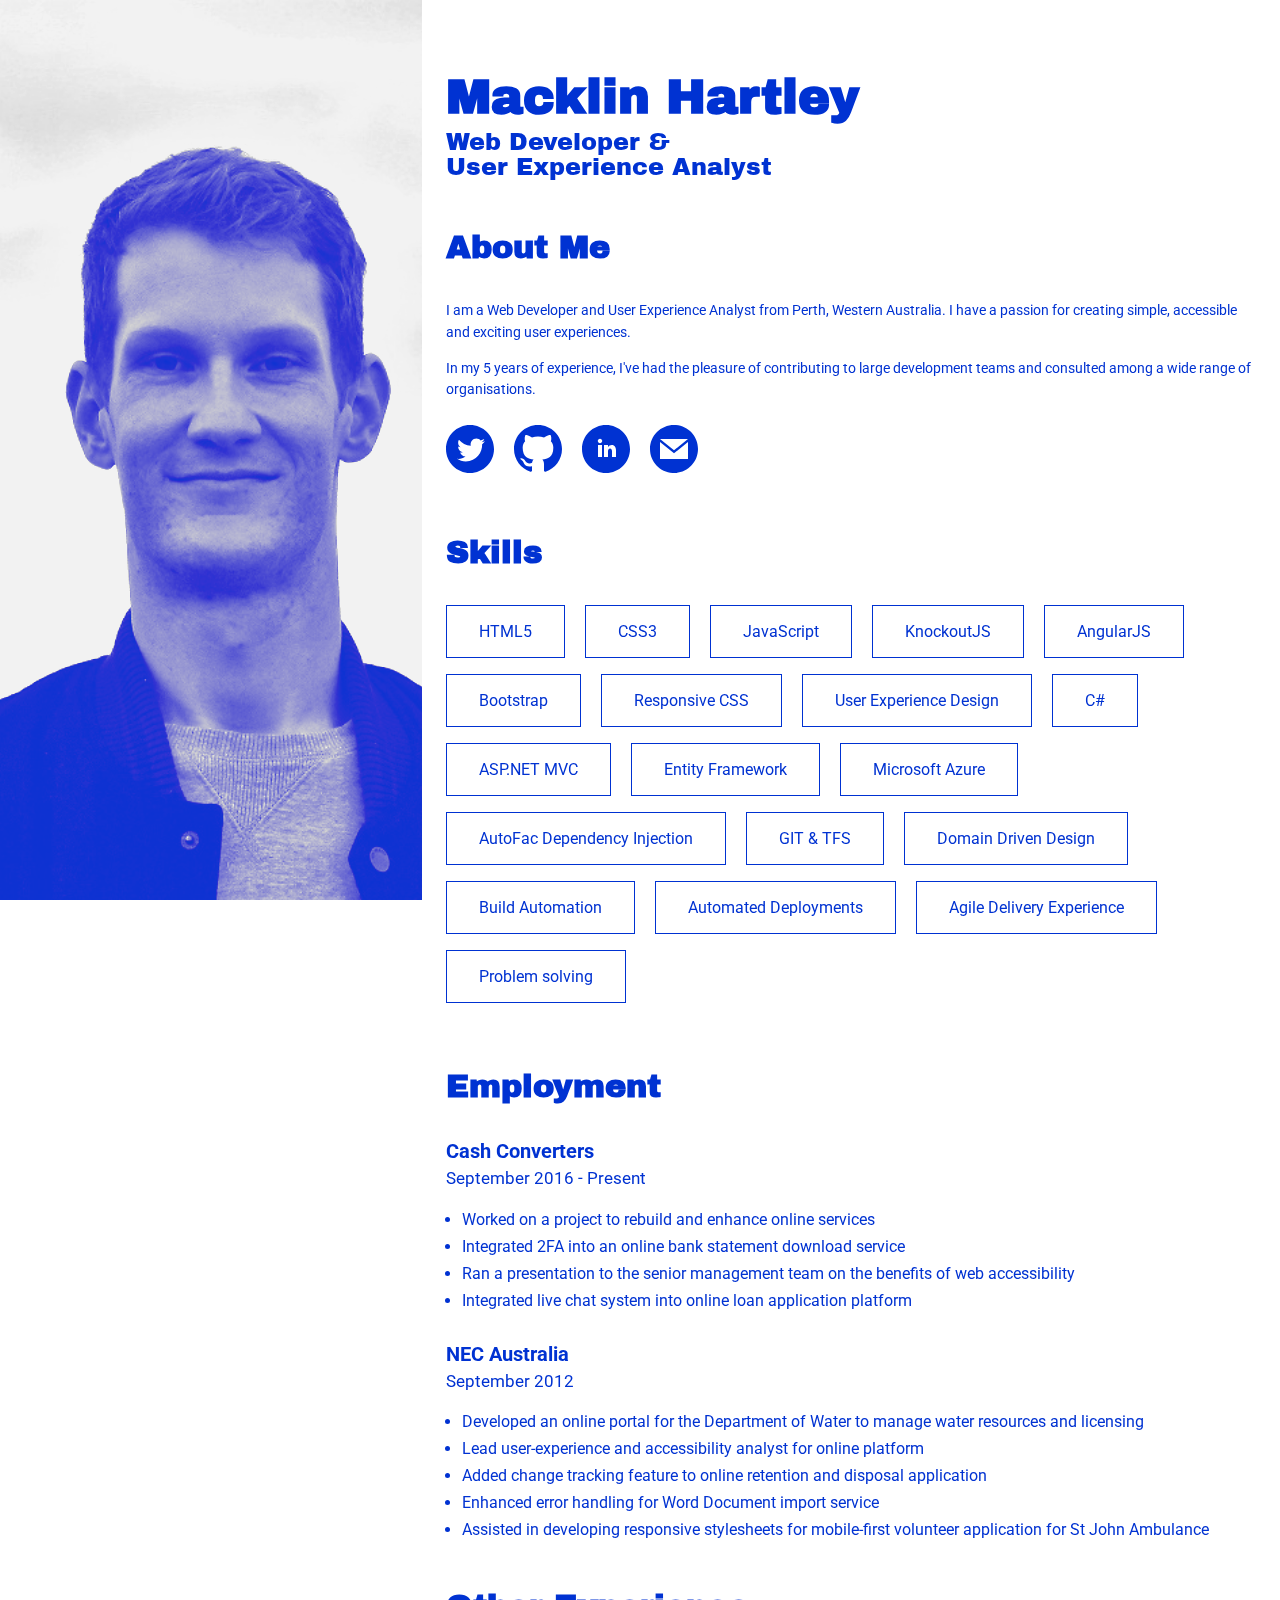
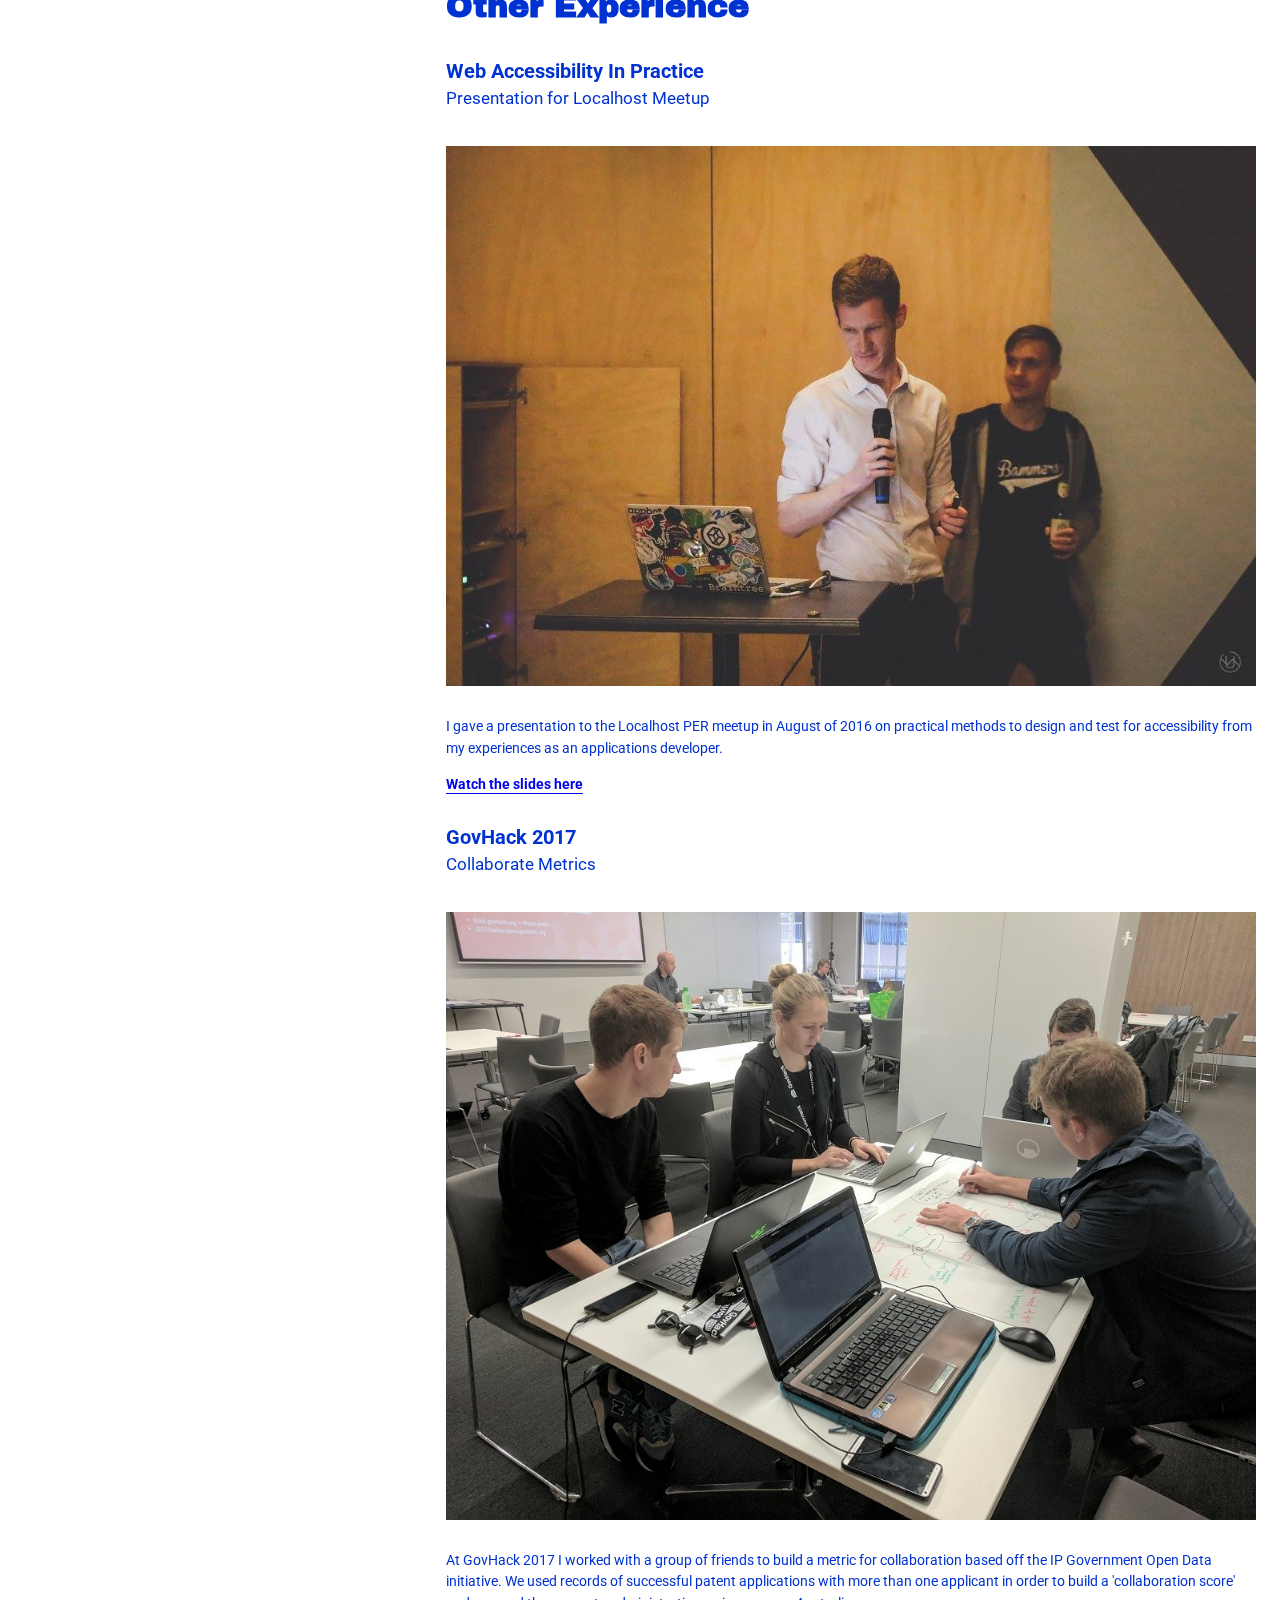
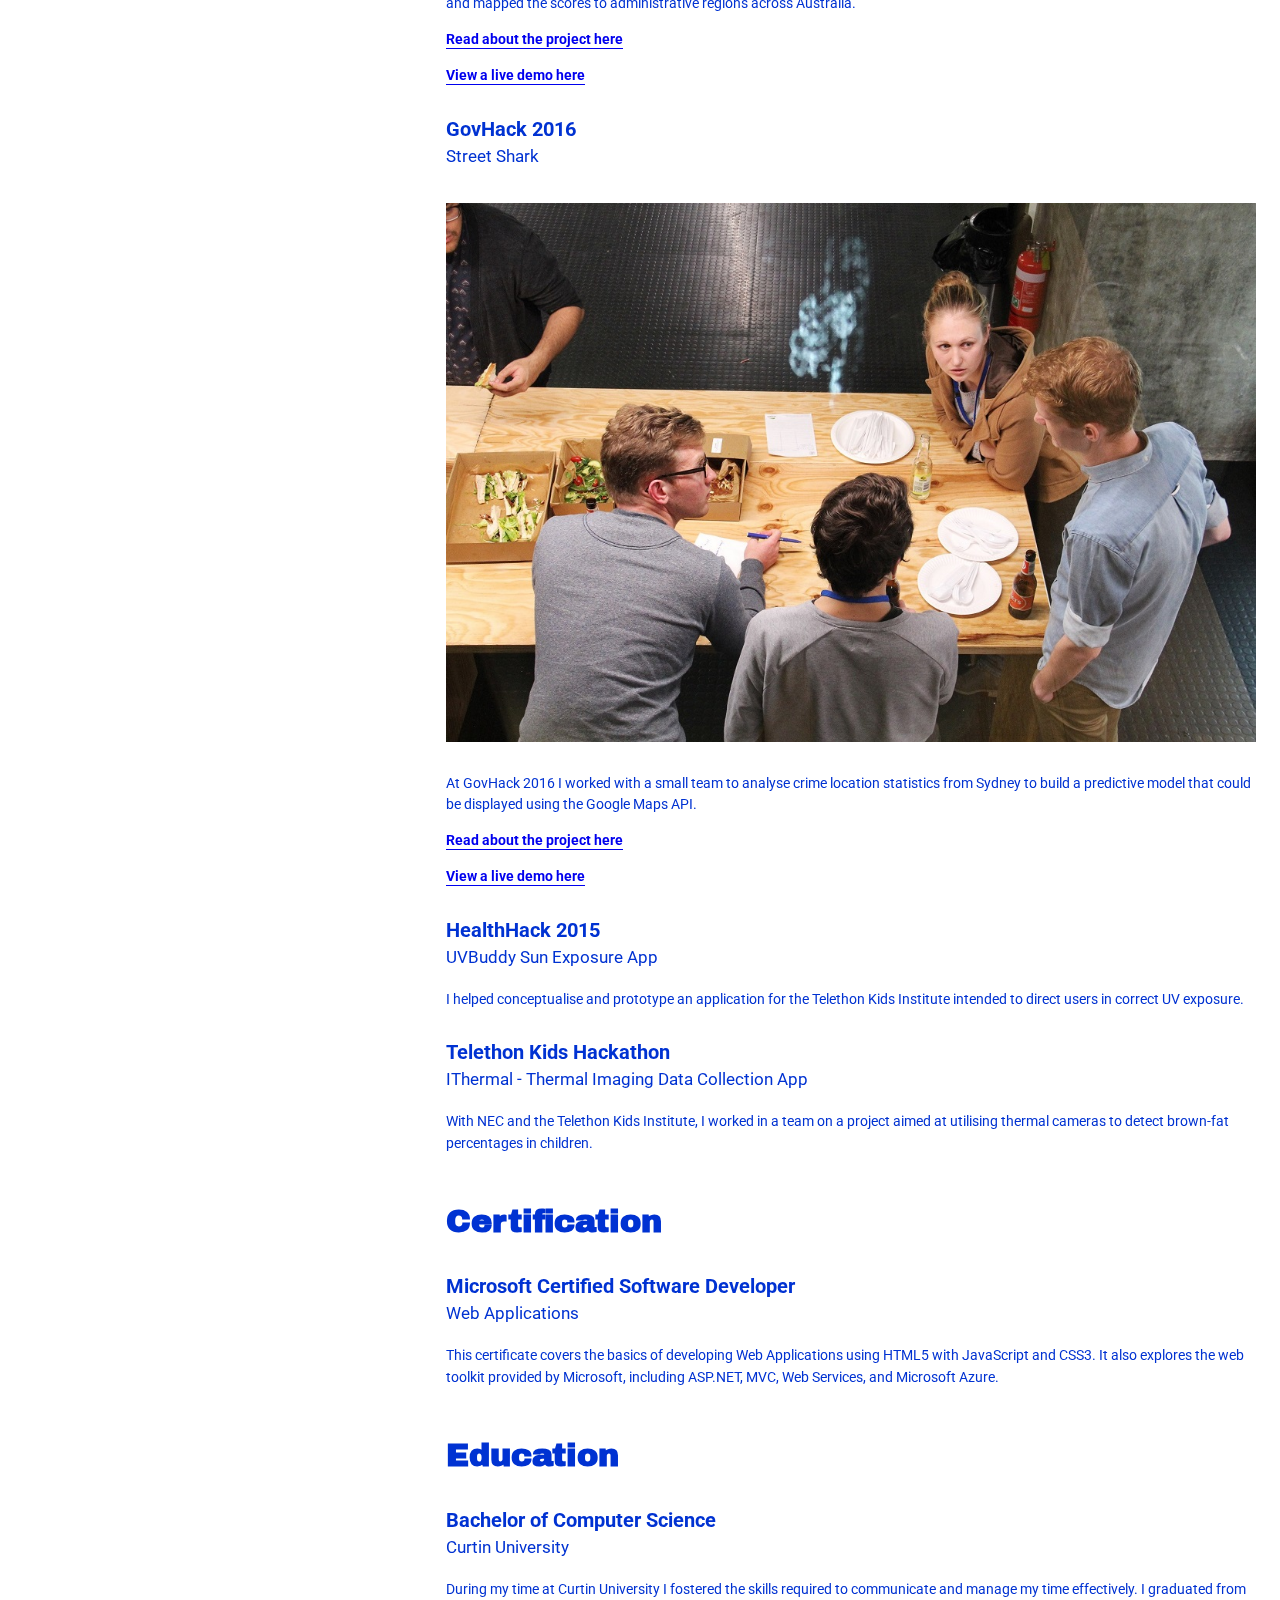
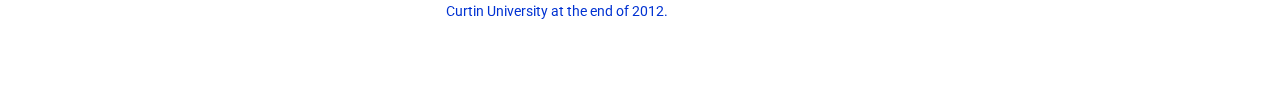
==== index.html @ 008bab3d "Scale better" ====
<!DOCTYPE html>
<html ng-app="macklinMeWebApp">

<head>
    <title>Macklin Hartley</title>
    <meta name="viewport" content="width=device-width">

    <!-- Fonts -->
    <link href="https://fonts.googleapis.com/css?family=Archivo+Black|Roboto:500+700" rel="stylesheet">

    <!-- Stylesheets -->
    <link rel="stylesheet" type="text/css" href="css/site.css" />
</head>

<body>
    <header>
        <div class="bio-img"></div>
        <div class="bio">            
        </div>
    </header>
    
    <article>
        <section>
            <h1>
                Macklin Hartley
                <small>Web Developer &amp;<br/>User Experience Analyst</small>
            </h1>
            <h2>About Me</h2>
            <p>I am a Web Developer and User Experience Analyst from Perth, Western Australia. I have a passion for creating
                simple, accessible and exciting user experiences.</p>
            <p>In my 5 years of experience, I've had the pleasure of contributing to large development teams and consulted among
                a wide range of organisations.</p>
                
            <ul class="social">
                <li>
                    <a href="https://twitter.com/macklin_hartley" target="_blank">
                        <svg fill="#0032d2" xmlns="http://www.w3.org/2000/svg" width="48" height="48" viewBox="0 0 24 24"><path d="M12 0c-6.627 0-12 5.373-12 12s5.373 12 12 12 12-5.373 12-12-5.373-12-12-12zm6.066 9.645c.183 4.04-2.83 8.544-8.164 8.544-1.622 0-3.131-.476-4.402-1.291 1.524.18 3.045-.244 4.252-1.189-1.256-.023-2.317-.854-2.684-1.995.451.086.895.061 1.298-.049-1.381-.278-2.335-1.522-2.304-2.853.388.215.83.344 1.301.359-1.279-.855-1.641-2.544-.889-3.835 1.416 1.738 3.533 2.881 5.92 3.001-.419-1.796.944-3.527 2.799-3.527.825 0 1.572.349 2.096.907.654-.128 1.27-.368 1.824-.697-.215.671-.67 1.233-1.263 1.589.581-.07 1.135-.224 1.649-.453-.384.578-.87 1.084-1.433 1.489z"/></svg>
                    </a>
                </li>
                <li>
                    <a href="https://github.com/Macca2805" target="_blank">
                        <svg fill="#0032d2" xmlns="http://www.w3.org/2000/svg" width="48" height="48" viewBox="0 0 24 24"><path d="M12 0c-6.626 0-12 5.373-12 12 0 5.302 3.438 9.8 8.207 11.387.599.111.793-.261.793-.577v-2.234c-3.338.726-4.033-1.416-4.033-1.416-.546-1.387-1.333-1.756-1.333-1.756-1.089-.745.083-.729.083-.729 1.205.084 1.839 1.237 1.839 1.237 1.07 1.834 2.807 1.304 3.492.997.107-.775.418-1.305.762-1.604-2.665-.305-5.467-1.334-5.467-5.931 0-1.311.469-2.381 1.236-3.221-.124-.303-.535-1.524.117-3.176 0 0 1.008-.322 3.301 1.23.957-.266 1.983-.399 3.003-.404 1.02.005 2.047.138 3.006.404 2.291-1.552 3.297-1.23 3.297-1.23.653 1.653.242 2.874.118 3.176.77.84 1.235 1.911 1.235 3.221 0 4.609-2.807 5.624-5.479 5.921.43.372.823 1.102.823 2.222v3.293c0 .319.192.694.801.576 4.765-1.589 8.199-6.086 8.199-11.386 0-6.627-5.373-12-12-12z"/></svg>
                    </a>
                </li>
                <li>
                    <a href="https://www.linkedin.com/in/macklin-hartley-56b11875" target="_blank">
                        <svg fill="#0032d2" xmlns="http://www.w3.org/2000/svg" width="48" height="48" viewBox="0 0 24 24"><path d="M12 0c-6.627 0-12 5.373-12 12s5.373 12 12 12 12-5.373 12-12-5.373-12-12-12zm-2 16h-2v-6h2v6zm-1-6.891c-.607 0-1.1-.496-1.1-1.109 0-.612.492-1.109 1.1-1.109s1.1.497 1.1 1.109c0 .613-.493 1.109-1.1 1.109zm8 6.891h-1.998v-2.861c0-1.881-2.002-1.722-2.002 0v2.861h-2v-6h2v1.093c.872-1.616 4-1.736 4 1.548v3.359z"/></svg>
                    </a>
                </li>
                <li>
                    <a href="mailto:mail@macklin.me">
                        <svg fill="#0032d2" xmlns="http://www.w3.org/2000/svg" width="48" height="48" viewBox="0 0 24 24"><path d="M12 .02c-6.627 0-12 5.373-12 12s5.373 12 12 12 12-5.373 12-12-5.373-12-12-12zm6.99 6.98l-6.99 5.666-6.991-5.666h13.981zm.01 10h-14v-8.505l7 5.673 7-5.672v8.504z"/></svg>
                    </a>
                </li>
            </ul>
        </section>
        
        <section>
            <h2>Skills</h2>
            <ul class="skills-list">
                <li>HTML5</li>
                <li>CSS3</li>
                <li>JavaScript</li>
                <li>KnockoutJS</li>
                <li>AngularJS</li>
                <li>Bootstrap</li>
                <li>Responsive CSS</li>
                <li>User Experience Design</li>
                <li>C#</li>
                <li>ASP.NET MVC</li>
                <li>Entity Framework</li>
                <li>Microsoft Azure</li>
                <li>AutoFac Dependency Injection</li>
                <li>GIT &amp; TFS</li>
                <li>Domain Driven Design</li>
                <li>Build Automation</li>
                <li>Automated Deployments</li>
                <li>Agile Delivery Experience</li>
                <li>Problem solving</li>
            </ul>
        </section>
        
        <section>
            <h2>Employment</h2>
            <h3>
                Cash Converters
                <small>September 2016 - Present</small>
            </h3>
            <ul>
                <li>Worked on a project to rebuild and enhance online services</li>
                <li>Integrated 2FA into an online bank statement download service</li>
                <li>Ran a presentation to the senior management team on the benefits of web accessibility</li>
                <li>Integrated live chat system into online loan application platform</li>
            </ul>
            <h3>
                NEC Australia
                <small>September 2012</small>
            </h3>
            <ul>
                <li>Developed an online portal for the Department of Water to manage water resources and licensing</li>
                <li>Lead user-experience and accessibility analyst for online platform</li>
                <li>Added change tracking feature to online retention and disposal application</li>
                <li>Enhanced error handling for Word Document import service</li>
                <li>Assisted in developing responsive stylesheets for mobile-first volunteer application for St John Ambulance</li>
            </ul>
        </section>

        <section>
            <h2>Other Experience</h2>
            <h3>
                Web Accessibility In Practice
                <small>Presentation for Localhost Meetup</small>
            </h3>
            <img class="responsive" src="img/localhost.jpg" />
            <p>I gave a presentation to the Localhost PER meetup in August of 2016 on practical methods to design and test for accessibility from my experiences as an applications developer.</p>
            <p><a href="https://docs.google.com/presentation/d/1hkwOsv_WBEgkPQ2vQia6sr013slhcL30ov9M7FjZ7G8/pub?start=false&loop=false&delayms=3000">Watch the slides here</a></p>
            <h3>
                GovHack 2017
                <small>Collaborate Metrics</small>
            </h3>
            <img class="responsive" src="img/govhack17.jpg" />
            <p>At GovHack 2017 I worked with a group of friends to build a metric for collaboration based off the IP Government Open Data initiative. We used records of successful patent applications with more than one applicant in order to build a 'collaboration score' and mapped the scores to administrative regions across Australia.</p>
            <p><a href="https://github.com/Macca2805/collaboration-metrics">Read about the project here</a></p>
            <p><a href="http://macklin.me/collaboration-metrics/">View a live demo here</a></p>            
            <h3>
                GovHack 2016
                <small>Street Shark</small>
            </h3>
            <img class="responsive" src="img/govhack16.jpg" />
            <p>At GovHack 2016 I worked with a small team to analyse crime location statistics from Sydney to build a predictive model that could be displayed using the Google Maps API.</p>
            <p><a href="https://github.com/Macca2805/street-shark">Read about the project here</a></p>
            <p><a href="http://macklin.me/street-shark/">View a live demo here</a></p>
            <h3>
                HealthHack 2015
                <small>UVBuddy Sun Exposure App</small>
            </h3>
            <p>I helped conceptualise and prototype an application for the Telethon Kids Institute intended to direct users in correct
                UV exposure.</p>
            <h3>
                Telethon Kids Hackathon
                <small>IThermal - Thermal Imaging Data Collection App</small>
            </h3>
            <p>With NEC and the Telethon Kids Institute, I worked in a team on a project aimed at utilising thermal cameras to detect
                brown-fat percentages in children.</p>
        </section>

        <section>
            <h2>Certification</h2>
            <h3>
                Microsoft Certified Software Developer
                <small>Web Applications</small>
            </h3>
            <p>This certificate covers the basics of developing Web Applications using HTML5 with JavaScript and CSS3. It also explores
                the web toolkit provided by Microsoft, including ASP.NET, MVC, Web Services, and Microsoft Azure.</p>
        </section>

        <section>
            <h2>Education</h2>
            <h3>
                Bachelor of Computer Science
                <small>Curtin University</small>
            </h3>
            <p>During my time at Curtin University I fostered the skills required to communicate and manage my time effectively.
                I graduated from Curtin University at the end of 2012.</p>
        </section>

    </article>
</body>

</html>
---- css/site.css ----
/* Colors */
/* Fonts */
/* Layout */
body {
  color: #0032d2;
  font-size: 135%;
  overflow-y: scroll;
  background: #fff;
  font-family: "Roboto", monospace;
  margin: 0;
  padding: 0;
  width: 100%;
  height: 100%;
  min-height: 100%; }

header {
  color: #fff;
  background: #0032d2;
  position: fixed;
  top: 0;
  left: 0;
  height: 100%;
  width: 33%; }
  header .bio-img {
    position: absolute;
    height: 100%;
    width: 100%;
    background-image: url("../img/bio.jpg");
    background-position: bottom center;
    background-repeat: no-repeat;
    background-size: cover;
    background-color: #0032d2;
    mix-blend-mode: lighten;
    filter: brightness(140%) contrast(90%) saturate(150%) grayscale(1); }
  header .bio {
    width: 100%; }
    header .bio h1 {
      padding: 0 1em;
      text-align: right; }

article {
  position: absolute;
  top: 0;
  left: 33%;
  width: 67%; }

section {
  padding: 0 1.5em; }

article > section:last-child {
  padding-bottom: 4em; }

/* Headings */
h1,
h2,
h3,
h4 {
  font-family: "Archivo Black", sans-serif;
  font-weight: 900;
  margin: 1.5em 0 1em 0; }

h1,
h2 {
  letter-spacing: 0em; }

h3,
h4 {
  font-family: "Roboto", monospace;
  font-weight: 700; }

h1 {
  font-size: 3em;
  line-height: 1.05; }
  h1 small {
    font-size: 0.5em; }

h2 {
  font-size: 2em;
  line-height: 1.25; }

h3 {
  font-size: 1.25em;
  line-height: 1.25; }

h4 {
  font-size: 1.1em;
  line-height: 1.22222222; }

small {
  margin: 0.3em 0;
  display: block;
  font-weight: 400; }

ul {
  padding-left: 1em;
  margin: 1em 0 2em 0; }

li {
  margin: 0.5em 0; }

/* Text */
p {
  font-size: 0.9em;
  margin: 1em 0;
  line-height: 1.5em; }

img.responsive {
  display: block;
  margin: 0;
  padding: 1em 0;
  width: 100%; }

a,
a:hover,
a:focus {
  font-weight: bold;
  text-decoration: none;
  border-bottom: 1px solid; }

ul.social {
  padding: 0;
  list-style: none; }
  ul.social li {
    display: inline-block;
    padding: 0 1em 0 0; }
    ul.social li a,
    ul.social li a:hover,
    ul.social li a:focus {
      border: none; }
    ul.social li img {
      height: 3em;
      width: 3em; }

/* Skills */
ul.skills-list {
  list-style: none;
  margin: 0;
  padding: 0; }

ul.skills-list > li {
  display: inline-block;
  margin: 0 1em 1em 0;
  padding: 1em 2em;
  border: 1px solid #0032d2; }

@media screen and (max-width: 1300px) {
  body {
    font-size: 100%; } }

@media screen and (max-width: 767px) {
  header {
    position: relative;
    height: 21em;
    width: 100%; }
    header .bio-img {
      background-position: top center; }
    header .bio h1 {
      margin: 0;
      padding: 1em;
      text-align: left; }
  article {
    position: relative;
    left: 0;
    width: 100%; }
  ul.skills-list > li {
    display: inline-block;
    margin: 0 0.5em 0.5em 0;
    padding: 0.5em 1em;
    border: 1px solid #0032d2; } }
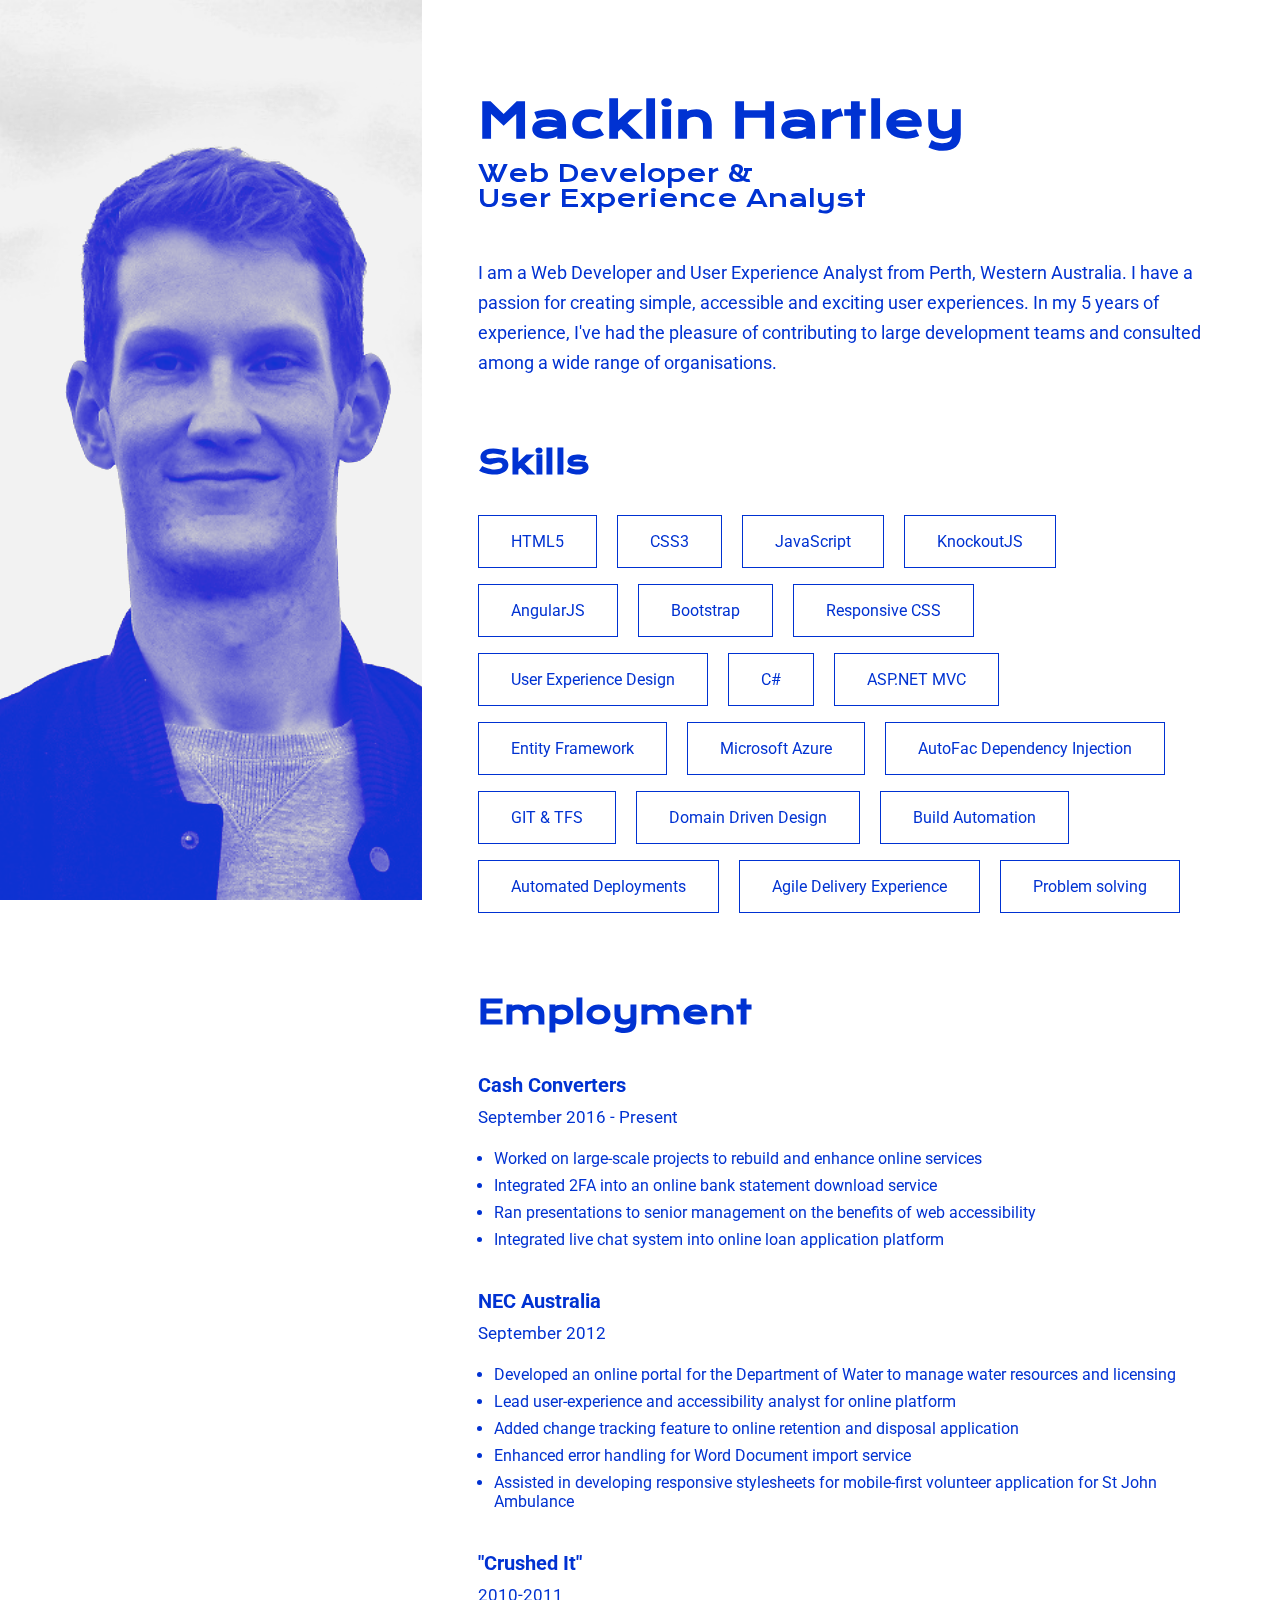
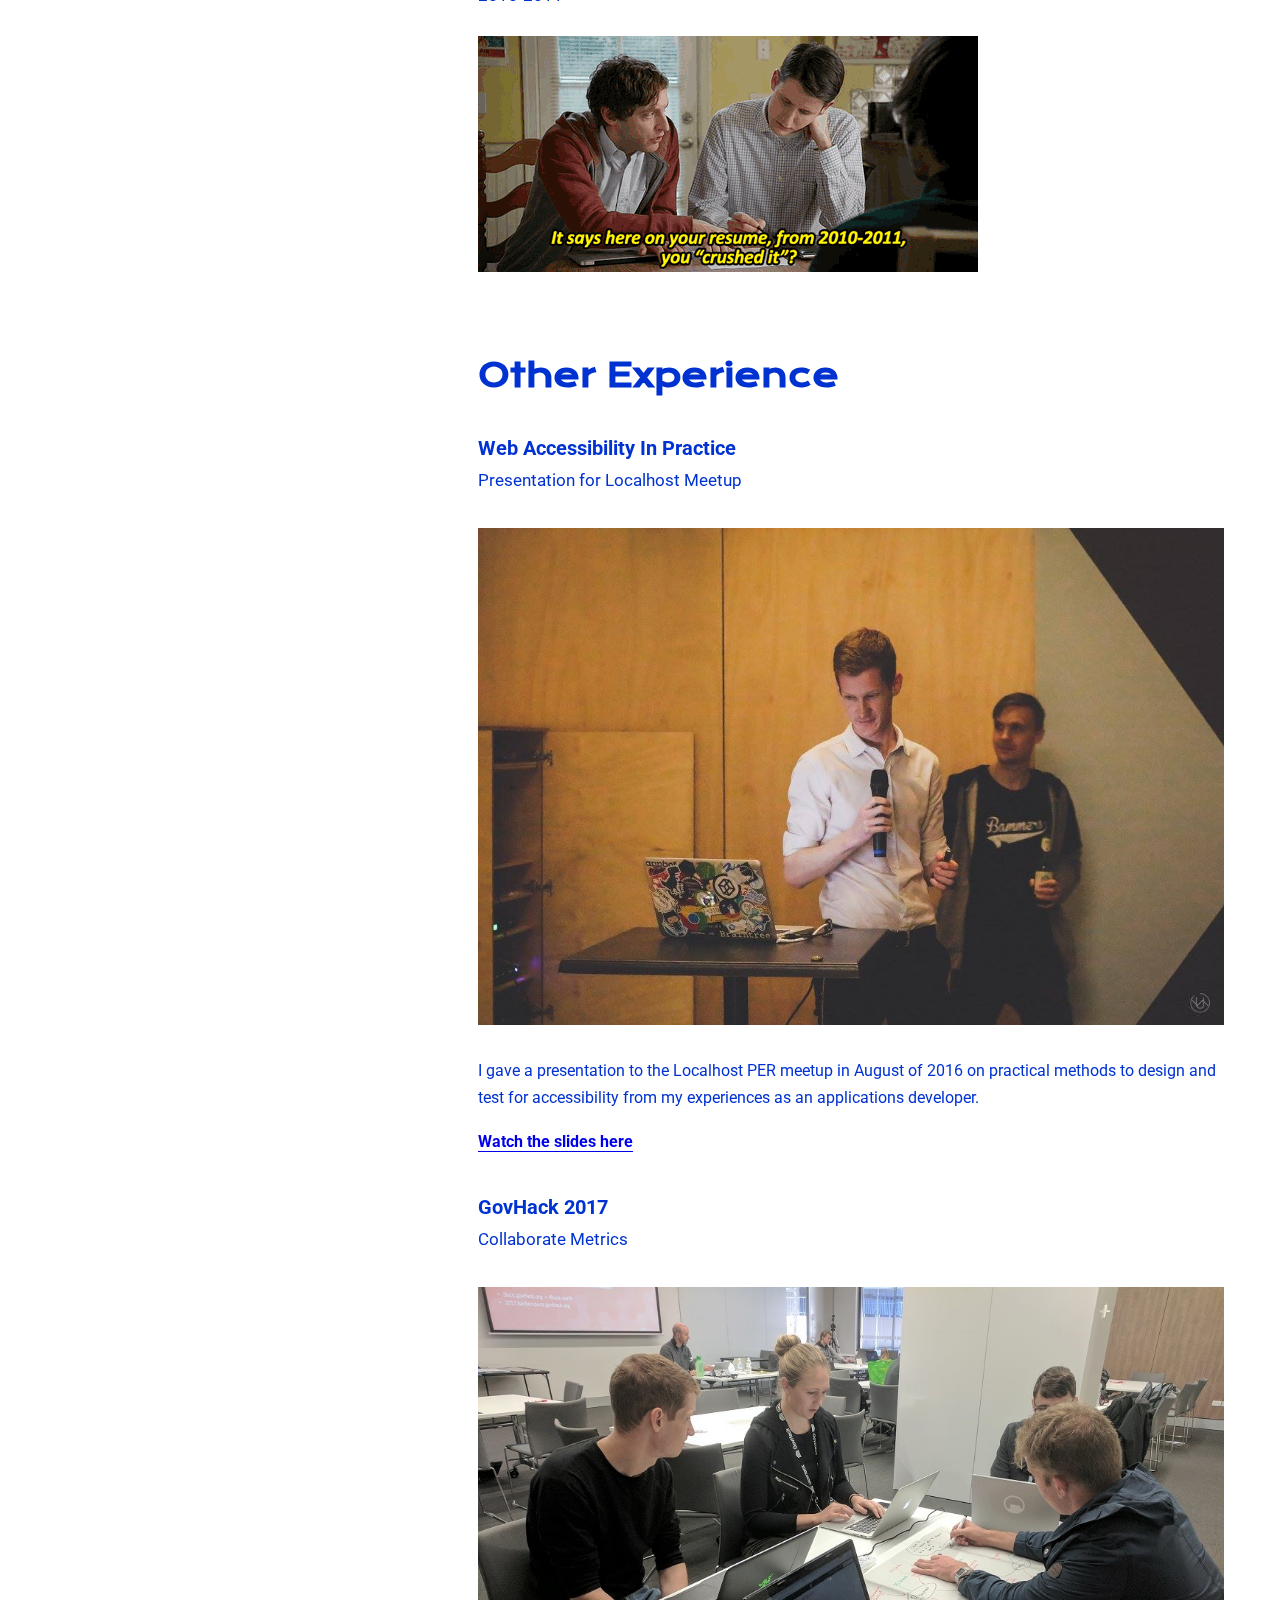
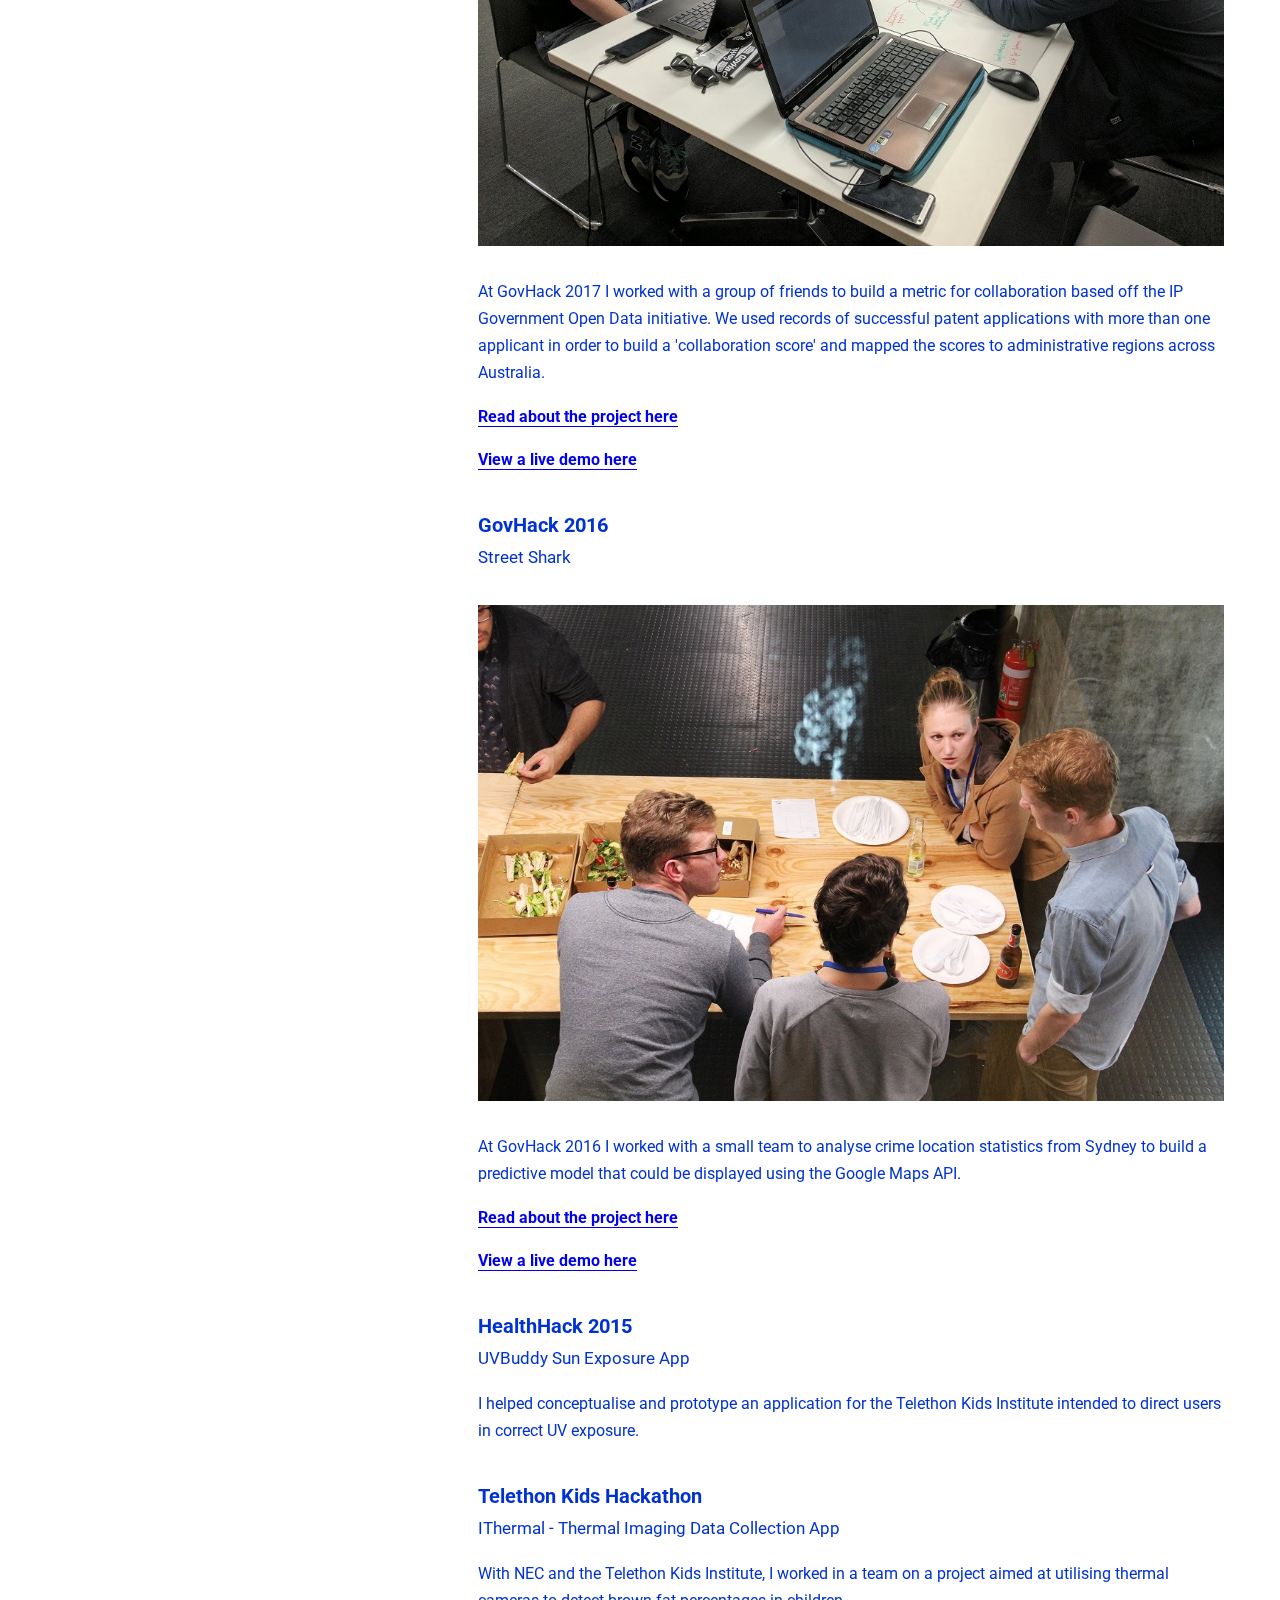
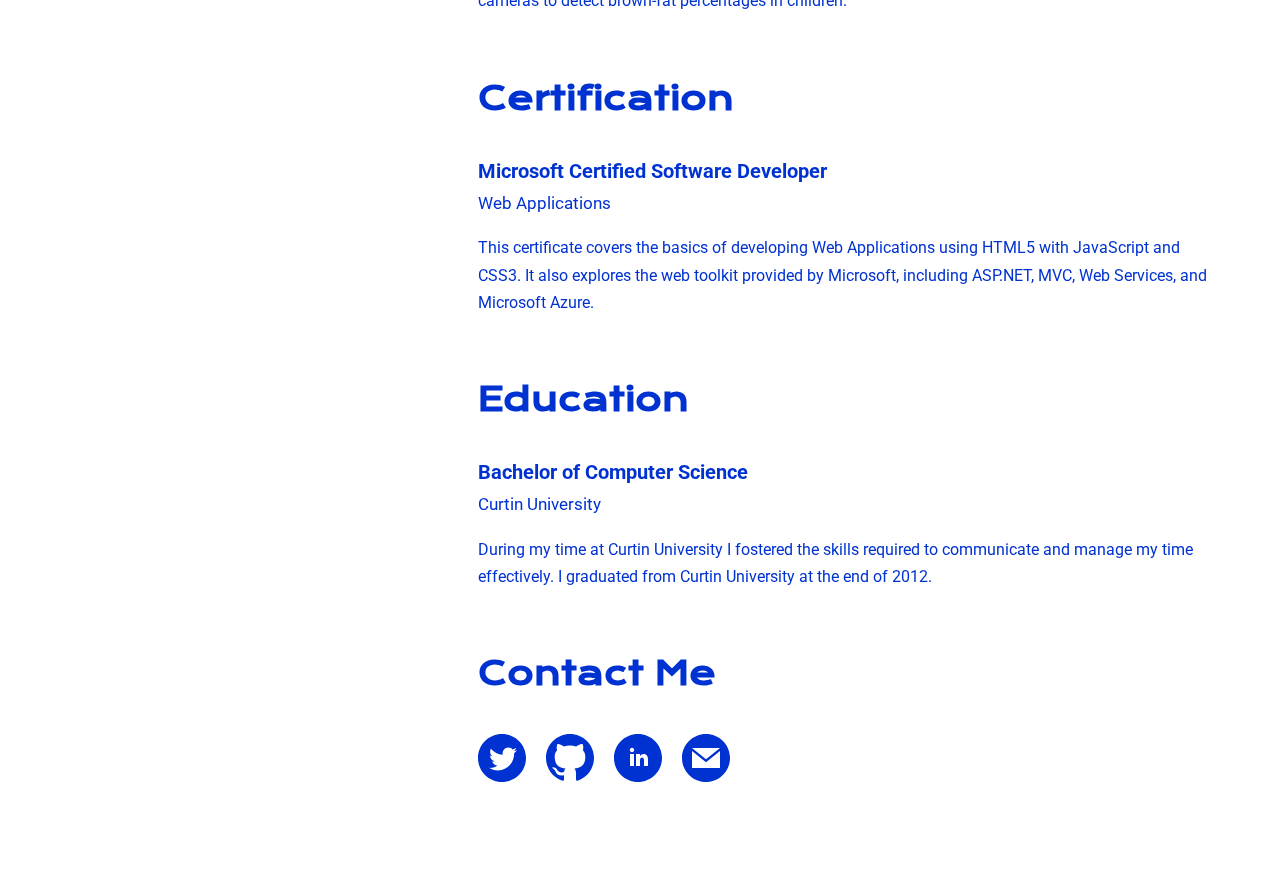
==== commit 50919d07: "Update" ====
--- a/index.html
+++ b/index.html
@@ -6,7 +6,7 @@
     <meta name="viewport" content="width=device-width">
 
     <!-- Fonts -->
-    <link href="https://fonts.googleapis.com/css?family=Archivo+Black|Roboto:500+700" rel="stylesheet">
+    <link href="https://fonts.googleapis.com/css?family=Krona+One|Roboto:500+700" rel="stylesheet">
 
     <!-- Stylesheets -->
     <link rel="stylesheet" type="text/css" href="css/site.css" />
@@ -25,34 +25,9 @@
                 Macklin Hartley
                 <small>Web Developer &amp;<br/>User Experience Analyst</small>
             </h1>
-            <h2>About Me</h2>
-            <p>I am a Web Developer and User Experience Analyst from Perth, Western Australia. I have a passion for creating
-                simple, accessible and exciting user experiences.</p>
-            <p>In my 5 years of experience, I've had the pleasure of contributing to large development teams and consulted among
+            <p class="lead">I am a Web Developer and User Experience Analyst from Perth, Western Australia. I have a passion for creating
+                simple, accessible and exciting user experiences. In my 5 years of experience, I've had the pleasure of contributing to large development teams and consulted among
                 a wide range of organisations.</p>
-                
-            <ul class="social">
-                <li>
-                    <a href="https://twitter.com/macklin_hartley" target="_blank">
-                        <svg fill="#0032d2" xmlns="http://www.w3.org/2000/svg" width="48" height="48" viewBox="0 0 24 24"><path d="M12 0c-6.627 0-12 5.373-12 12s5.373 12 12 12 12-5.373 12-12-5.373-12-12-12zm6.066 9.645c.183 4.04-2.83 8.544-8.164 8.544-1.622 0-3.131-.476-4.402-1.291 1.524.18 3.045-.244 4.252-1.189-1.256-.023-2.317-.854-2.684-1.995.451.086.895.061 1.298-.049-1.381-.278-2.335-1.522-2.304-2.853.388.215.83.344 1.301.359-1.279-.855-1.641-2.544-.889-3.835 1.416 1.738 3.533 2.881 5.92 3.001-.419-1.796.944-3.527 2.799-3.527.825 0 1.572.349 2.096.907.654-.128 1.27-.368 1.824-.697-.215.671-.67 1.233-1.263 1.589.581-.07 1.135-.224 1.649-.453-.384.578-.87 1.084-1.433 1.489z"/></svg>
-                    </a>
-                </li>
-                <li>
-                    <a href="https://github.com/Macca2805" target="_blank">
-                        <svg fill="#0032d2" xmlns="http://www.w3.org/2000/svg" width="48" height="48" viewBox="0 0 24 24"><path d="M12 0c-6.626 0-12 5.373-12 12 0 5.302 3.438 9.8 8.207 11.387.599.111.793-.261.793-.577v-2.234c-3.338.726-4.033-1.416-4.033-1.416-.546-1.387-1.333-1.756-1.333-1.756-1.089-.745.083-.729.083-.729 1.205.084 1.839 1.237 1.839 1.237 1.07 1.834 2.807 1.304 3.492.997.107-.775.418-1.305.762-1.604-2.665-.305-5.467-1.334-5.467-5.931 0-1.311.469-2.381 1.236-3.221-.124-.303-.535-1.524.117-3.176 0 0 1.008-.322 3.301 1.23.957-.266 1.983-.399 3.003-.404 1.02.005 2.047.138 3.006.404 2.291-1.552 3.297-1.23 3.297-1.23.653 1.653.242 2.874.118 3.176.77.84 1.235 1.911 1.235 3.221 0 4.609-2.807 5.624-5.479 5.921.43.372.823 1.102.823 2.222v3.293c0 .319.192.694.801.576 4.765-1.589 8.199-6.086 8.199-11.386 0-6.627-5.373-12-12-12z"/></svg>
-                    </a>
-                </li>
-                <li>
-                    <a href="https://www.linkedin.com/in/macklin-hartley-56b11875" target="_blank">
-                        <svg fill="#0032d2" xmlns="http://www.w3.org/2000/svg" width="48" height="48" viewBox="0 0 24 24"><path d="M12 0c-6.627 0-12 5.373-12 12s5.373 12 12 12 12-5.373 12-12-5.373-12-12-12zm-2 16h-2v-6h2v6zm-1-6.891c-.607 0-1.1-.496-1.1-1.109 0-.612.492-1.109 1.1-1.109s1.1.497 1.1 1.109c0 .613-.493 1.109-1.1 1.109zm8 6.891h-1.998v-2.861c0-1.881-2.002-1.722-2.002 0v2.861h-2v-6h2v1.093c.872-1.616 4-1.736 4 1.548v3.359z"/></svg>
-                    </a>
-                </li>
-                <li>
-                    <a href="mailto:mail@macklin.me">
-                        <svg fill="#0032d2" xmlns="http://www.w3.org/2000/svg" width="48" height="48" viewBox="0 0 24 24"><path d="M12 .02c-6.627 0-12 5.373-12 12s5.373 12 12 12 12-5.373 12-12-5.373-12-12-12zm6.99 6.98l-6.99 5.666-6.991-5.666h13.981zm.01 10h-14v-8.505l7 5.673 7-5.672v8.504z"/></svg>
-                    </a>
-                </li>
-            </ul>
         </section>
         
         <section>
@@ -87,9 +62,9 @@
                 <small>September 2016 - Present</small>
             </h3>
             <ul>
-                <li>Worked on a project to rebuild and enhance online services</li>
+                <li>Worked on large-scale projects to rebuild and enhance online services</li>
                 <li>Integrated 2FA into an online bank statement download service</li>
-                <li>Ran a presentation to the senior management team on the benefits of web accessibility</li>
+                <li>Ran presentations to senior management on the benefits of web accessibility</li>
                 <li>Integrated live chat system into online loan application platform</li>
             </ul>
             <h3>
@@ -103,6 +78,11 @@
                 <li>Enhanced error handling for Word Document import service</li>
                 <li>Assisted in developing responsive stylesheets for mobile-first volunteer application for St John Ambulance</li>
             </ul>
+            <h3>
+                "Crushed It"
+                <small>2010-2011</small>
+                <img class="responsive" src="/img/crushedit.gif" />
+            </h3>
         </section>
 
         <section>
@@ -164,6 +144,33 @@
                 I graduated from Curtin University at the end of 2012.</p>
         </section>
 
+        <section>
+            <h2>Contact Me</h2>
+                
+            <ul class="social">
+                <li>
+                    <a href="https://twitter.com/macklin_hartley" target="_blank">
+                        <svg fill="#0032d2" xmlns="http://www.w3.org/2000/svg" width="48" height="48" viewBox="0 0 24 24"><path d="M12 0c-6.627 0-12 5.373-12 12s5.373 12 12 12 12-5.373 12-12-5.373-12-12-12zm6.066 9.645c.183 4.04-2.83 8.544-8.164 8.544-1.622 0-3.131-.476-4.402-1.291 1.524.18 3.045-.244 4.252-1.189-1.256-.023-2.317-.854-2.684-1.995.451.086.895.061 1.298-.049-1.381-.278-2.335-1.522-2.304-2.853.388.215.83.344 1.301.359-1.279-.855-1.641-2.544-.889-3.835 1.416 1.738 3.533 2.881 5.92 3.001-.419-1.796.944-3.527 2.799-3.527.825 0 1.572.349 2.096.907.654-.128 1.27-.368 1.824-.697-.215.671-.67 1.233-1.263 1.589.581-.07 1.135-.224 1.649-.453-.384.578-.87 1.084-1.433 1.489z"/></svg>
+                    </a>
+                </li>
+                <li>
+                    <a href="https://github.com/Macca2805" target="_blank">
+                        <svg fill="#0032d2" xmlns="http://www.w3.org/2000/svg" width="48" height="48" viewBox="0 0 24 24"><path d="M12 0c-6.626 0-12 5.373-12 12 0 5.302 3.438 9.8 8.207 11.387.599.111.793-.261.793-.577v-2.234c-3.338.726-4.033-1.416-4.033-1.416-.546-1.387-1.333-1.756-1.333-1.756-1.089-.745.083-.729.083-.729 1.205.084 1.839 1.237 1.839 1.237 1.07 1.834 2.807 1.304 3.492.997.107-.775.418-1.305.762-1.604-2.665-.305-5.467-1.334-5.467-5.931 0-1.311.469-2.381 1.236-3.221-.124-.303-.535-1.524.117-3.176 0 0 1.008-.322 3.301 1.23.957-.266 1.983-.399 3.003-.404 1.02.005 2.047.138 3.006.404 2.291-1.552 3.297-1.23 3.297-1.23.653 1.653.242 2.874.118 3.176.77.84 1.235 1.911 1.235 3.221 0 4.609-2.807 5.624-5.479 5.921.43.372.823 1.102.823 2.222v3.293c0 .319.192.694.801.576 4.765-1.589 8.199-6.086 8.199-11.386 0-6.627-5.373-12-12-12z"/></svg>
+                    </a>
+                </li>
+                <li>
+                    <a href="https://www.linkedin.com/in/macklin-hartley-56b11875" target="_blank">
+                        <svg fill="#0032d2" xmlns="http://www.w3.org/2000/svg" width="48" height="48" viewBox="0 0 24 24"><path d="M12 0c-6.627 0-12 5.373-12 12s5.373 12 12 12 12-5.373 12-12-5.373-12-12-12zm-2 16h-2v-6h2v6zm-1-6.891c-.607 0-1.1-.496-1.1-1.109 0-.612.492-1.109 1.1-1.109s1.1.497 1.1 1.109c0 .613-.493 1.109-1.1 1.109zm8 6.891h-1.998v-2.861c0-1.881-2.002-1.722-2.002 0v2.861h-2v-6h2v1.093c.872-1.616 4-1.736 4 1.548v3.359z"/></svg>
+                    </a>
+                </li>
+                <li>
+                    <a href="mailto:mail@macklin.me">
+                        <svg fill="#0032d2" xmlns="http://www.w3.org/2000/svg" width="48" height="48" viewBox="0 0 24 24"><path d="M12 .02c-6.627 0-12 5.373-12 12s5.373 12 12 12 12-5.373 12-12-5.373-12-12-12zm6.99 6.98l-6.99 5.666-6.991-5.666h13.981zm.01 10h-14v-8.505l7 5.673 7-5.672v8.504z"/></svg>
+                    </a>
+                </li>
+            </ul>
+        </section>
+
     </article>
 </body>
 
--- a/css/site.css
+++ b/css/site.css
@@ -6,7 +6,7 @@
   font-size: 135%;
   overflow-y: scroll;
   background: #fff;
-  font-family: "Roboto", monospace;
+  font-family: "Roboto", sans-serif;
   margin: 0;
   padding: 0;
   width: 100%;
@@ -45,7 +45,7 @@
   width: 67%; }
 
 section {
-  padding: 0 1.5em; }
+  padding: 0 3.5em; }
 
 article > section:last-child {
   padding-bottom: 4em; }
@@ -55,18 +55,14 @@
 h2,
 h3,
 h4 {
-  font-family: "Archivo Black", sans-serif;
-  font-weight: 900;
-  margin: 1.5em 0 1em 0; }
-
-h1,
-h2 {
-  letter-spacing: 0em; }
+  font-family: "Krona One", sans-serif;
+  font-weight: bold;
+  margin: 2em 0 1em 0; }
 
 h3,
 h4 {
-  font-family: "Roboto", monospace;
-  font-weight: 700; }
+  font-family: "Roboto", sans-serif;
+  font-weight: bold; }
 
 h1 {
   font-size: 3em;
@@ -87,7 +83,7 @@
   line-height: 1.22222222; }
 
 small {
-  margin: 0.3em 0;
+  margin: 0.6em 0;
   display: block;
   font-weight: 400; }
 
@@ -100,15 +96,19 @@
 
 /* Text */
 p {
-  font-size: 0.9em;
+  font-size: 1em;
   margin: 1em 0;
-  line-height: 1.5em; }
+  line-height: 1.7em; }
+
+p.lead {
+  font-size: 1.1em; }
 
 img.responsive {
   display: block;
   margin: 0;
   padding: 1em 0;
-  width: 100%; }
+  width: auto;
+  max-width: 100%; }
 
 a,
 a:hover,
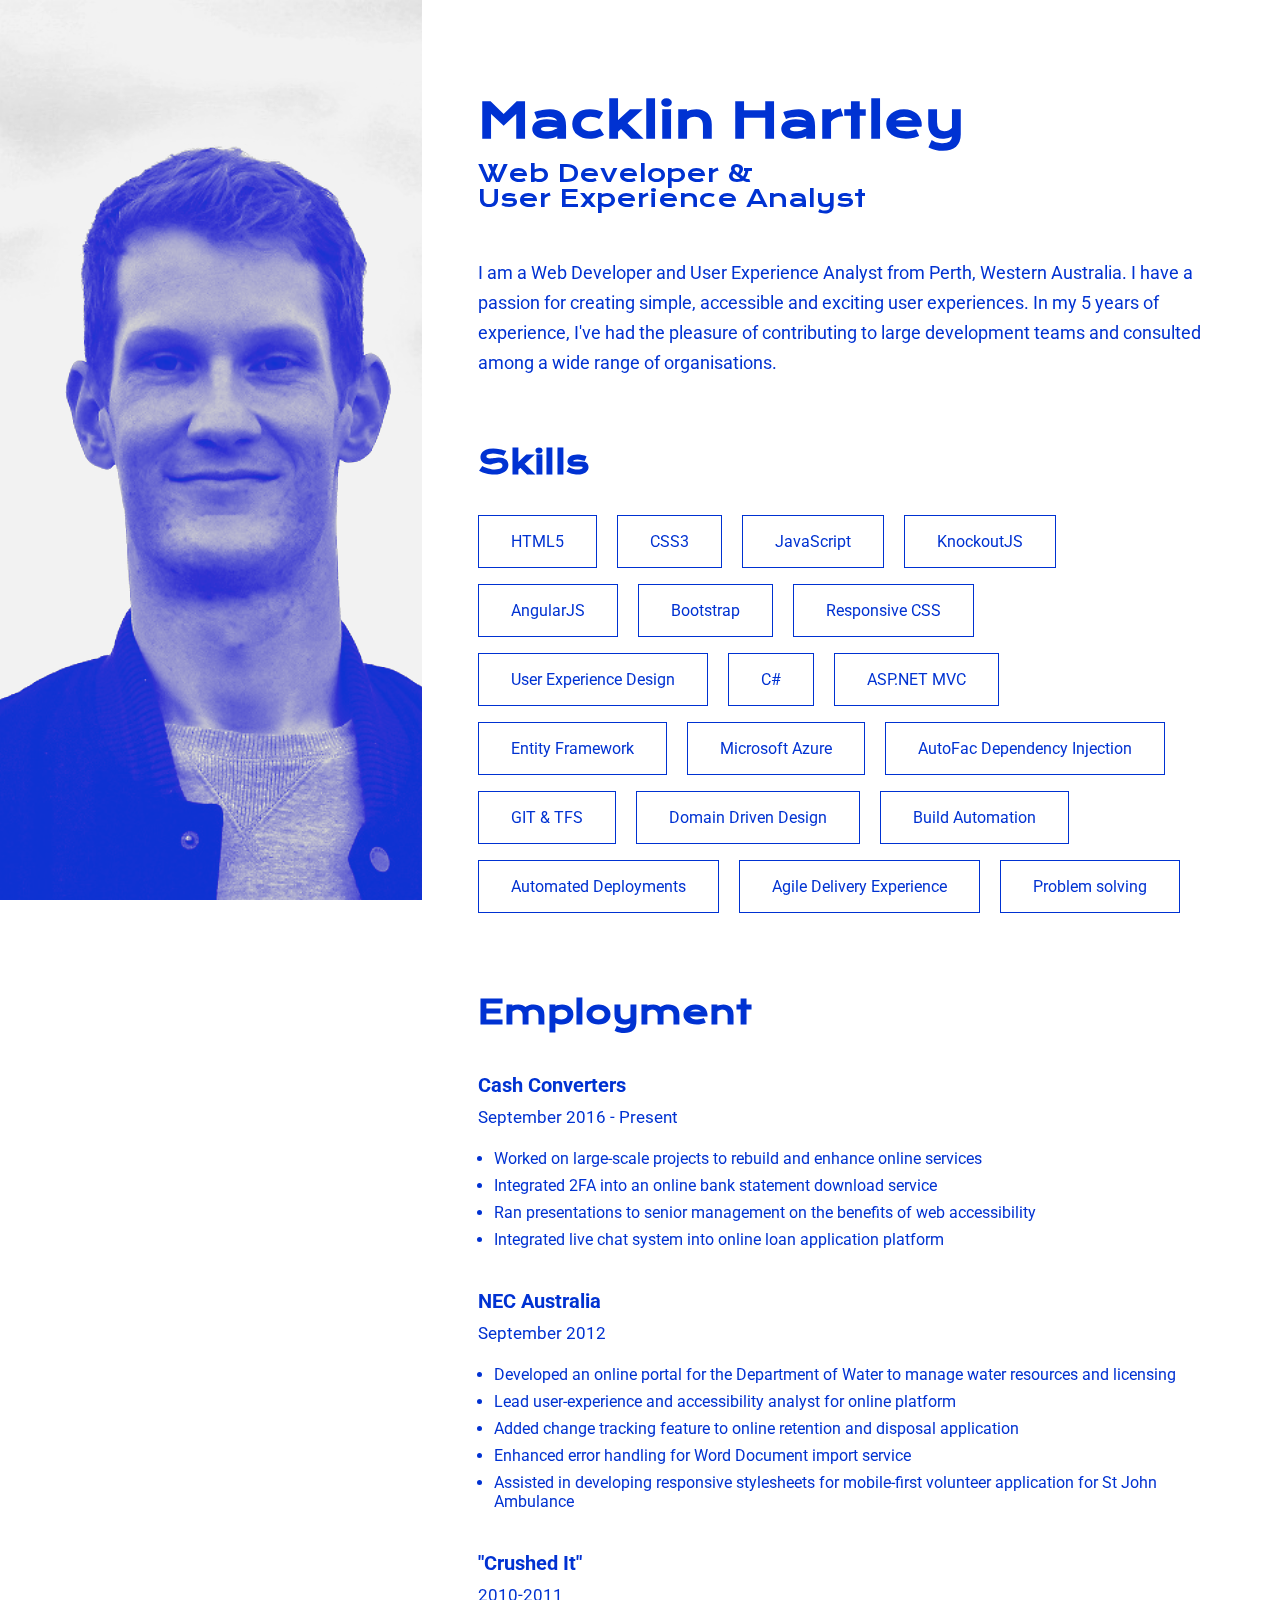
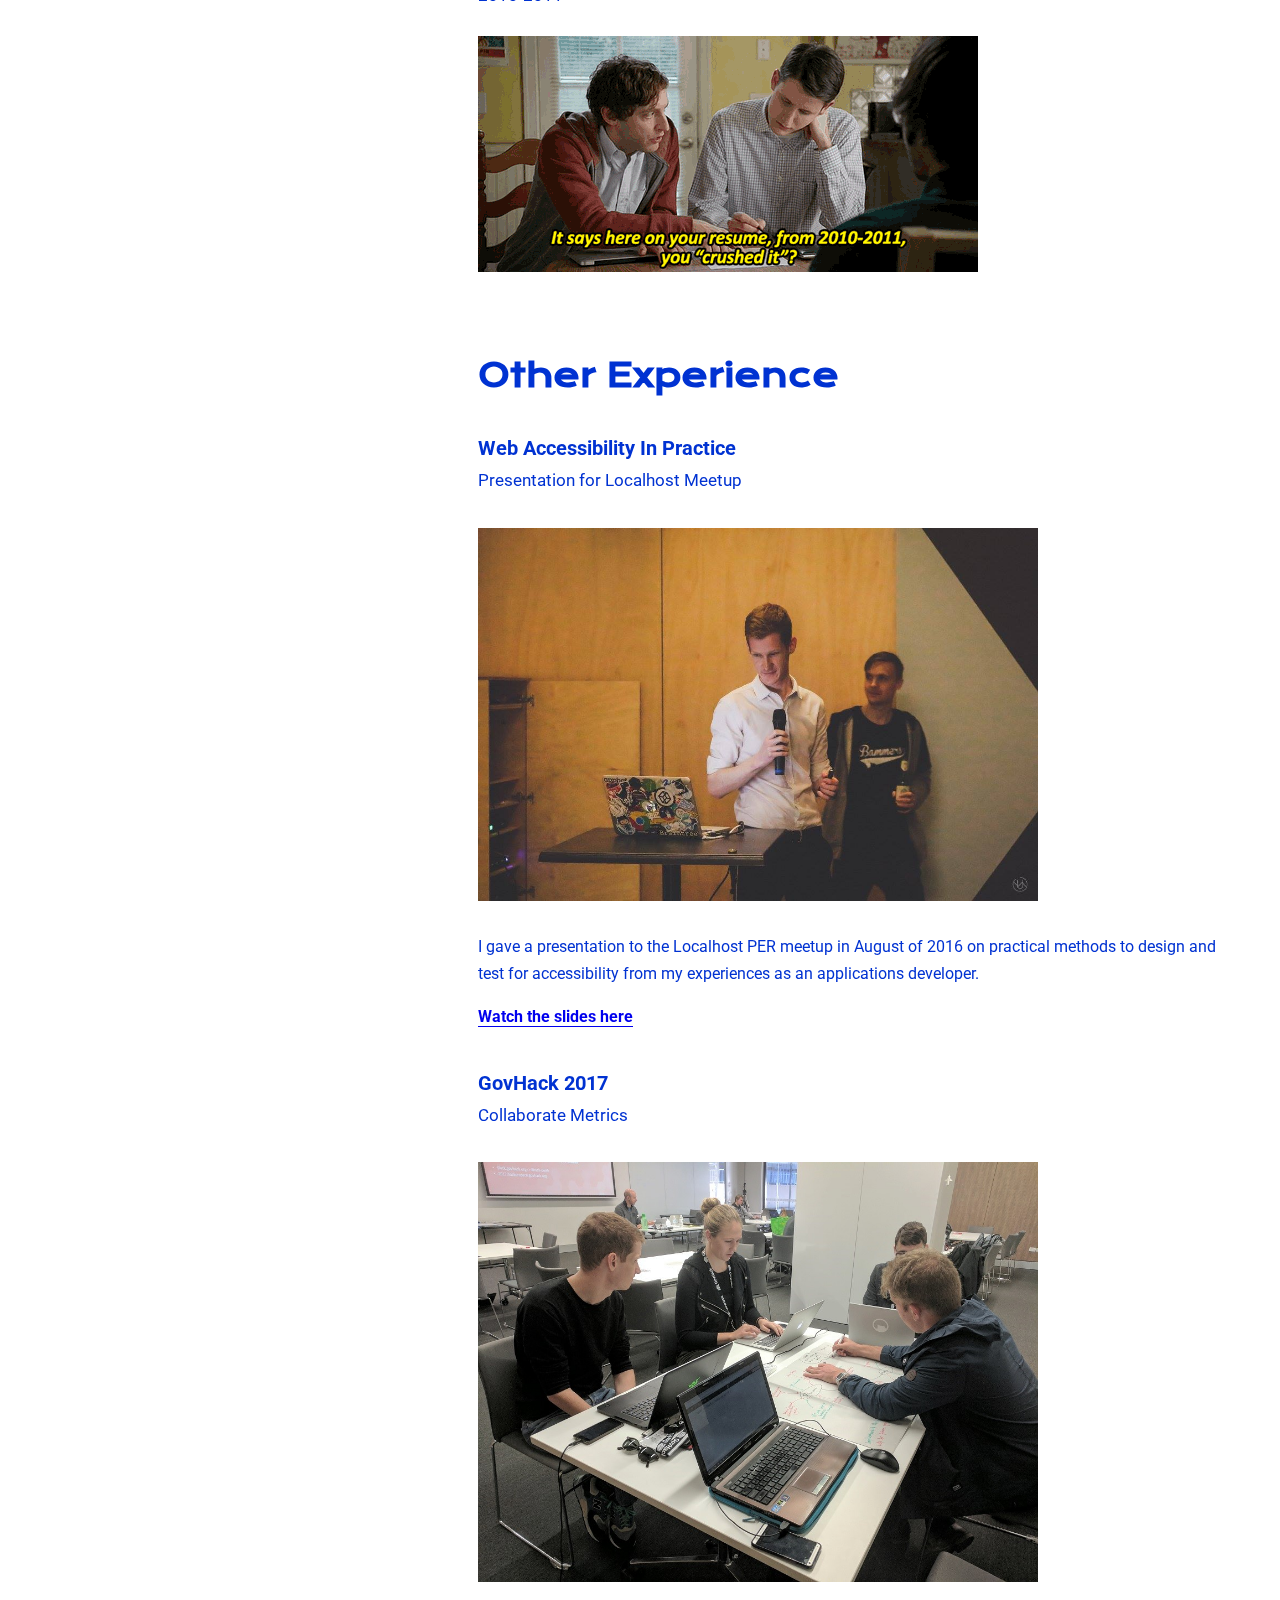
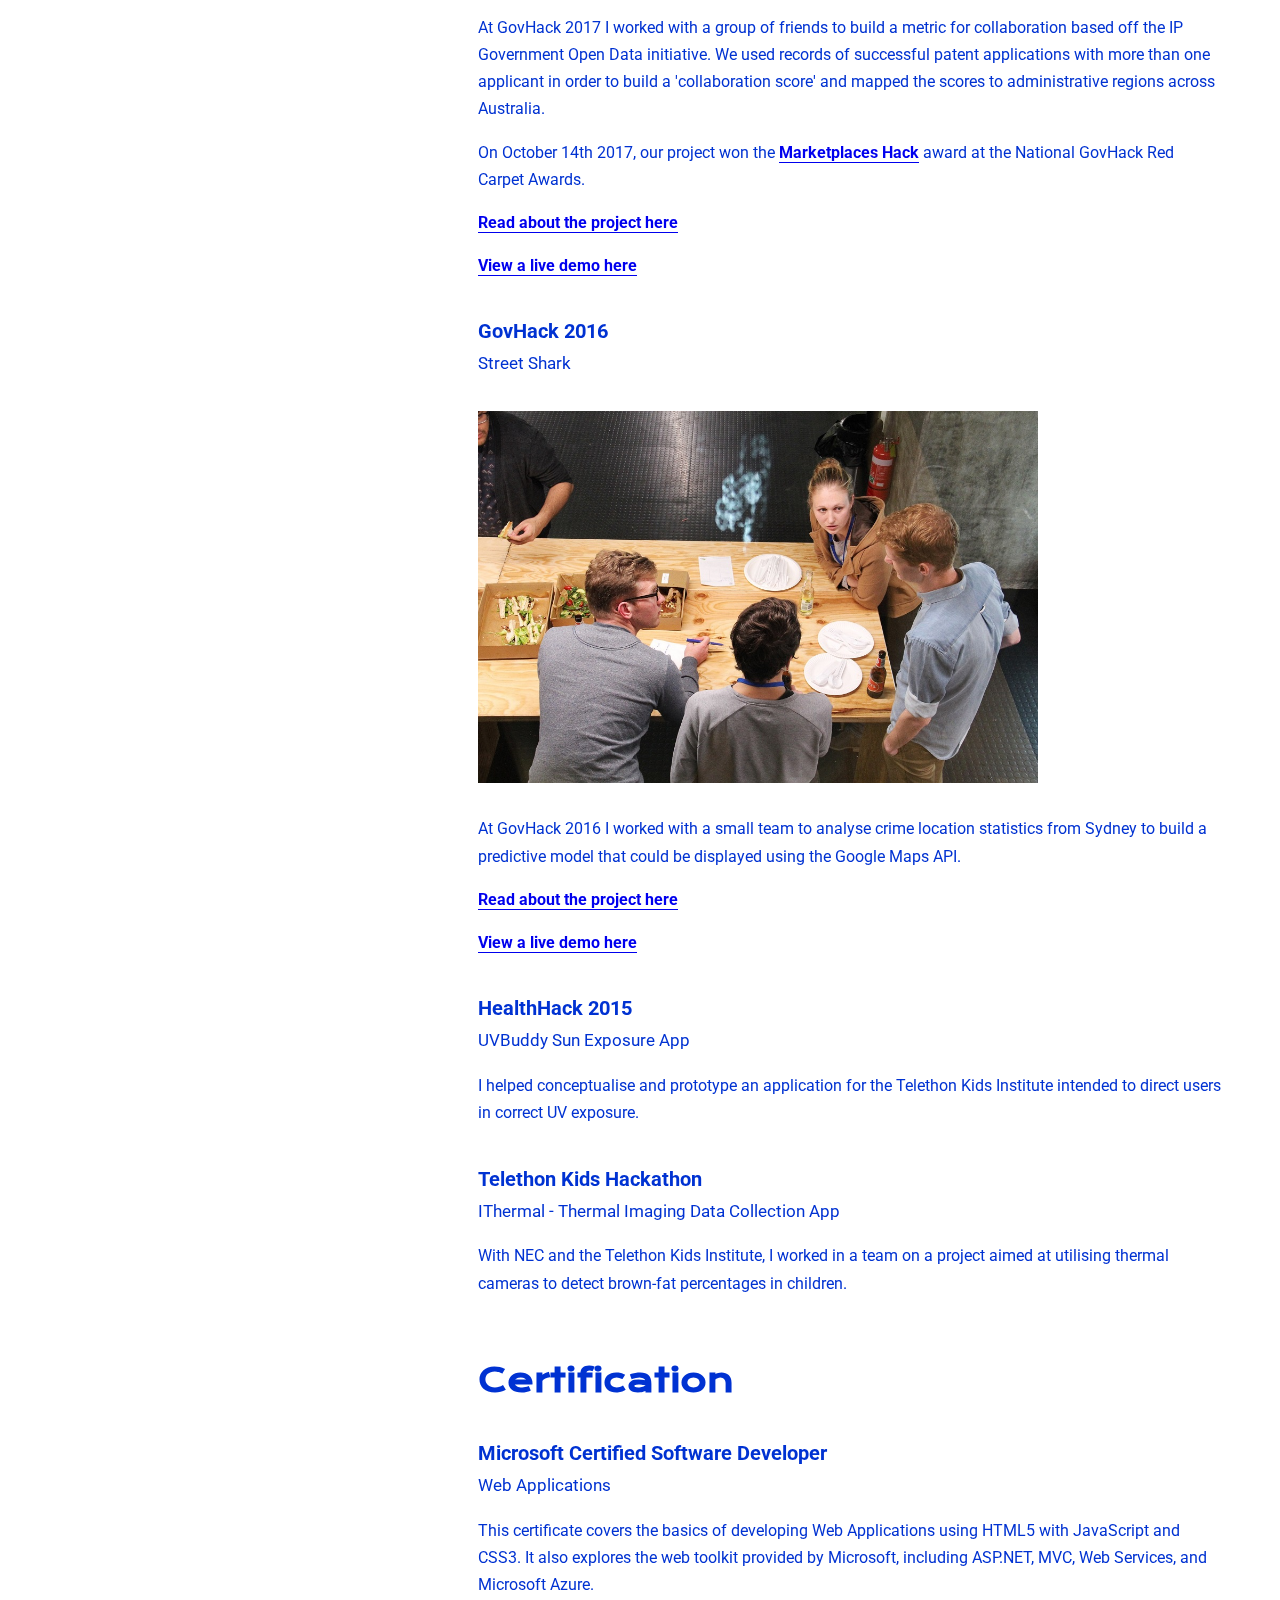
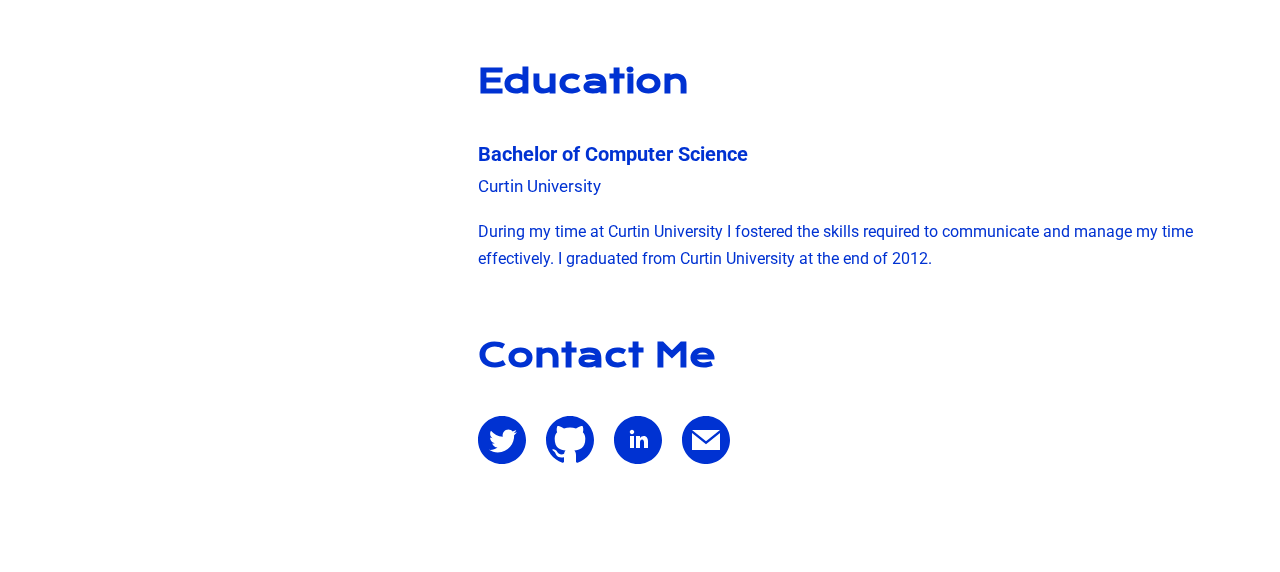
==== commit 82fd2518: "Crushed it" ====
--- a/index.html
+++ b/index.html
@@ -100,6 +100,7 @@
             </h3>
             <img class="responsive" src="img/govhack17.jpg" />
             <p>At GovHack 2017 I worked with a group of friends to build a metric for collaboration based off the IP Government Open Data initiative. We used records of successful patent applications with more than one applicant in order to build a 'collaboration score' and mapped the scores to administrative regions across Australia.</p>
+            <p>On October 14th 2017, our project won the <a href="https://govhack.org/media-hub/in-the-news/media-release-red-carpet-award-marketplaces-hack/">Marketplaces Hack</a> award at the National GovHack Red Carpet Awards.</p>
             <p><a href="https://github.com/Macca2805/collaboration-metrics">Read about the project here</a></p>
             <p><a href="http://macklin.me/collaboration-metrics/">View a live demo here</a></p>            
             <h3>
--- a/css/site.css
+++ b/css/site.css
@@ -108,7 +108,11 @@
   margin: 0;
   padding: 1em 0;
   width: auto;
-  max-width: 100%; }
+  max-width: 75%; }
+
+@media screen and (max-width: 767px) {
+  img.responsive {
+    max-width: 100%; } }
 
 a,
 a:hover,
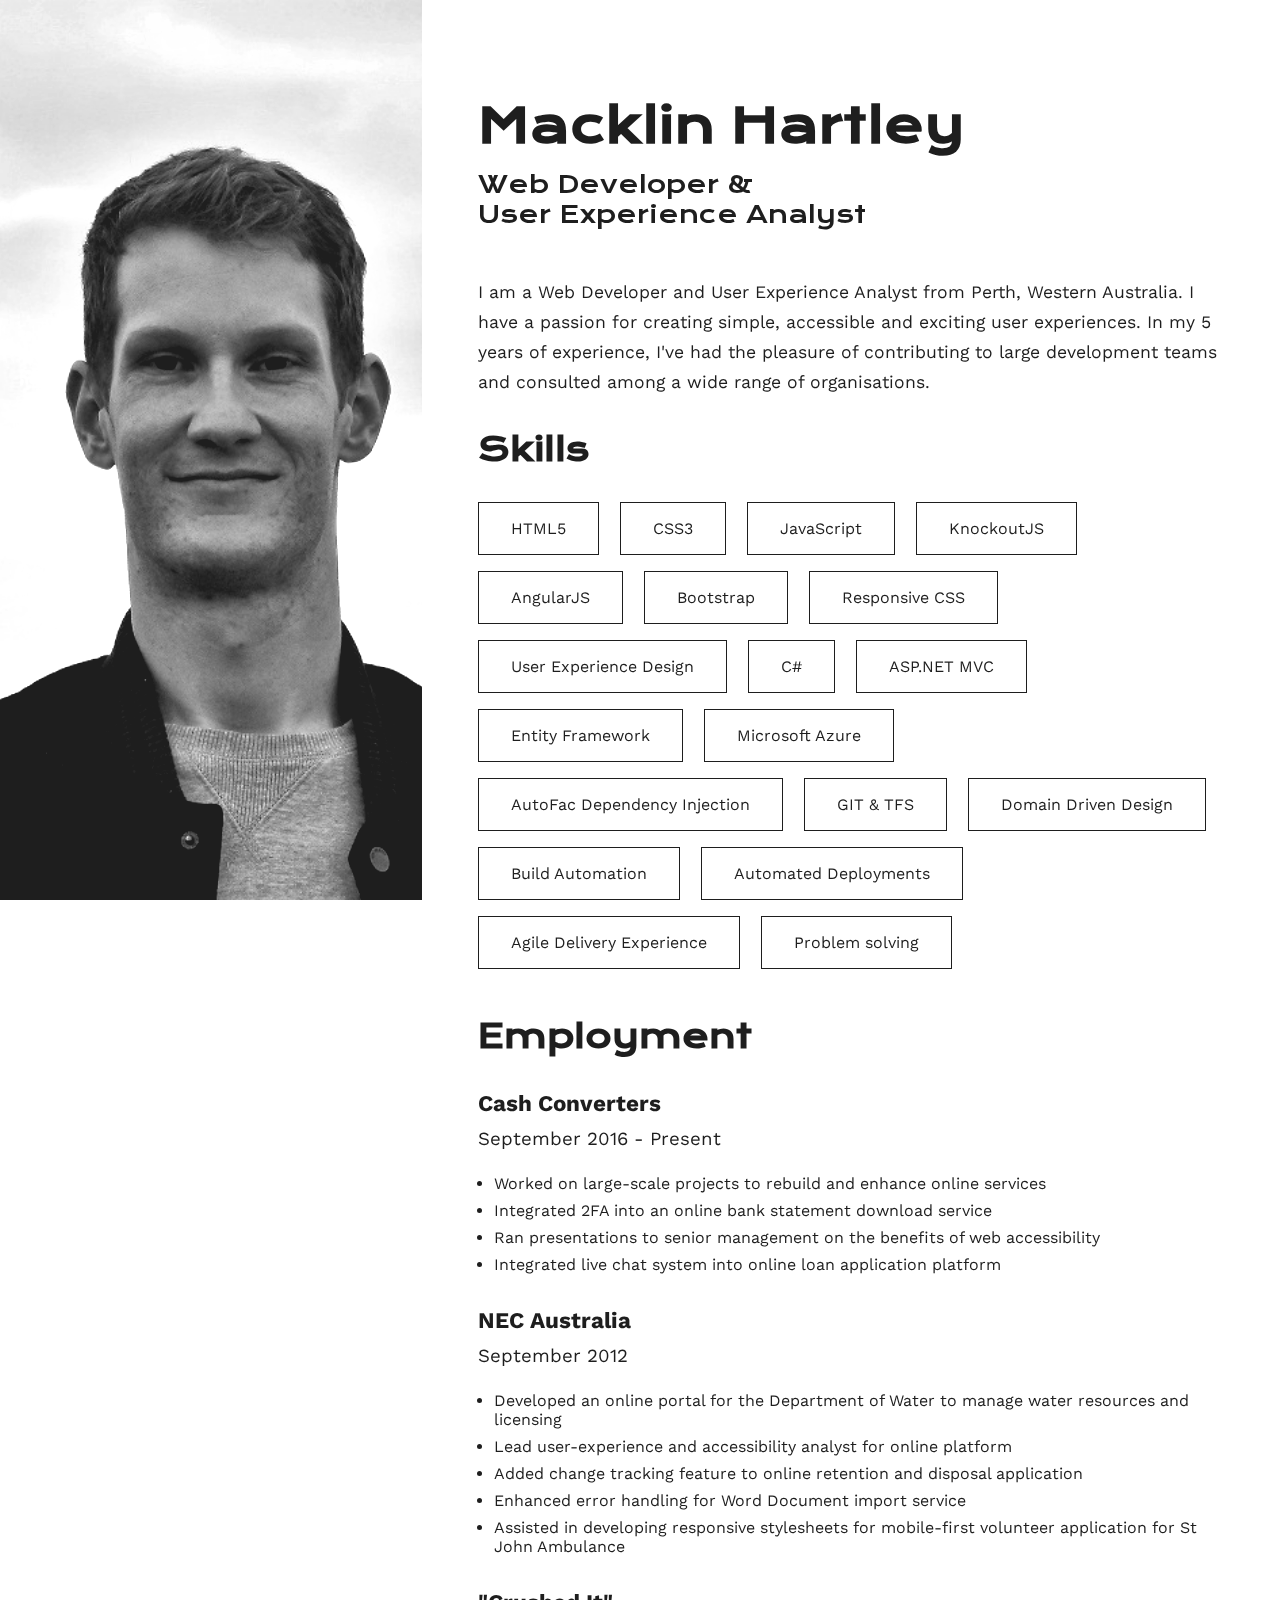
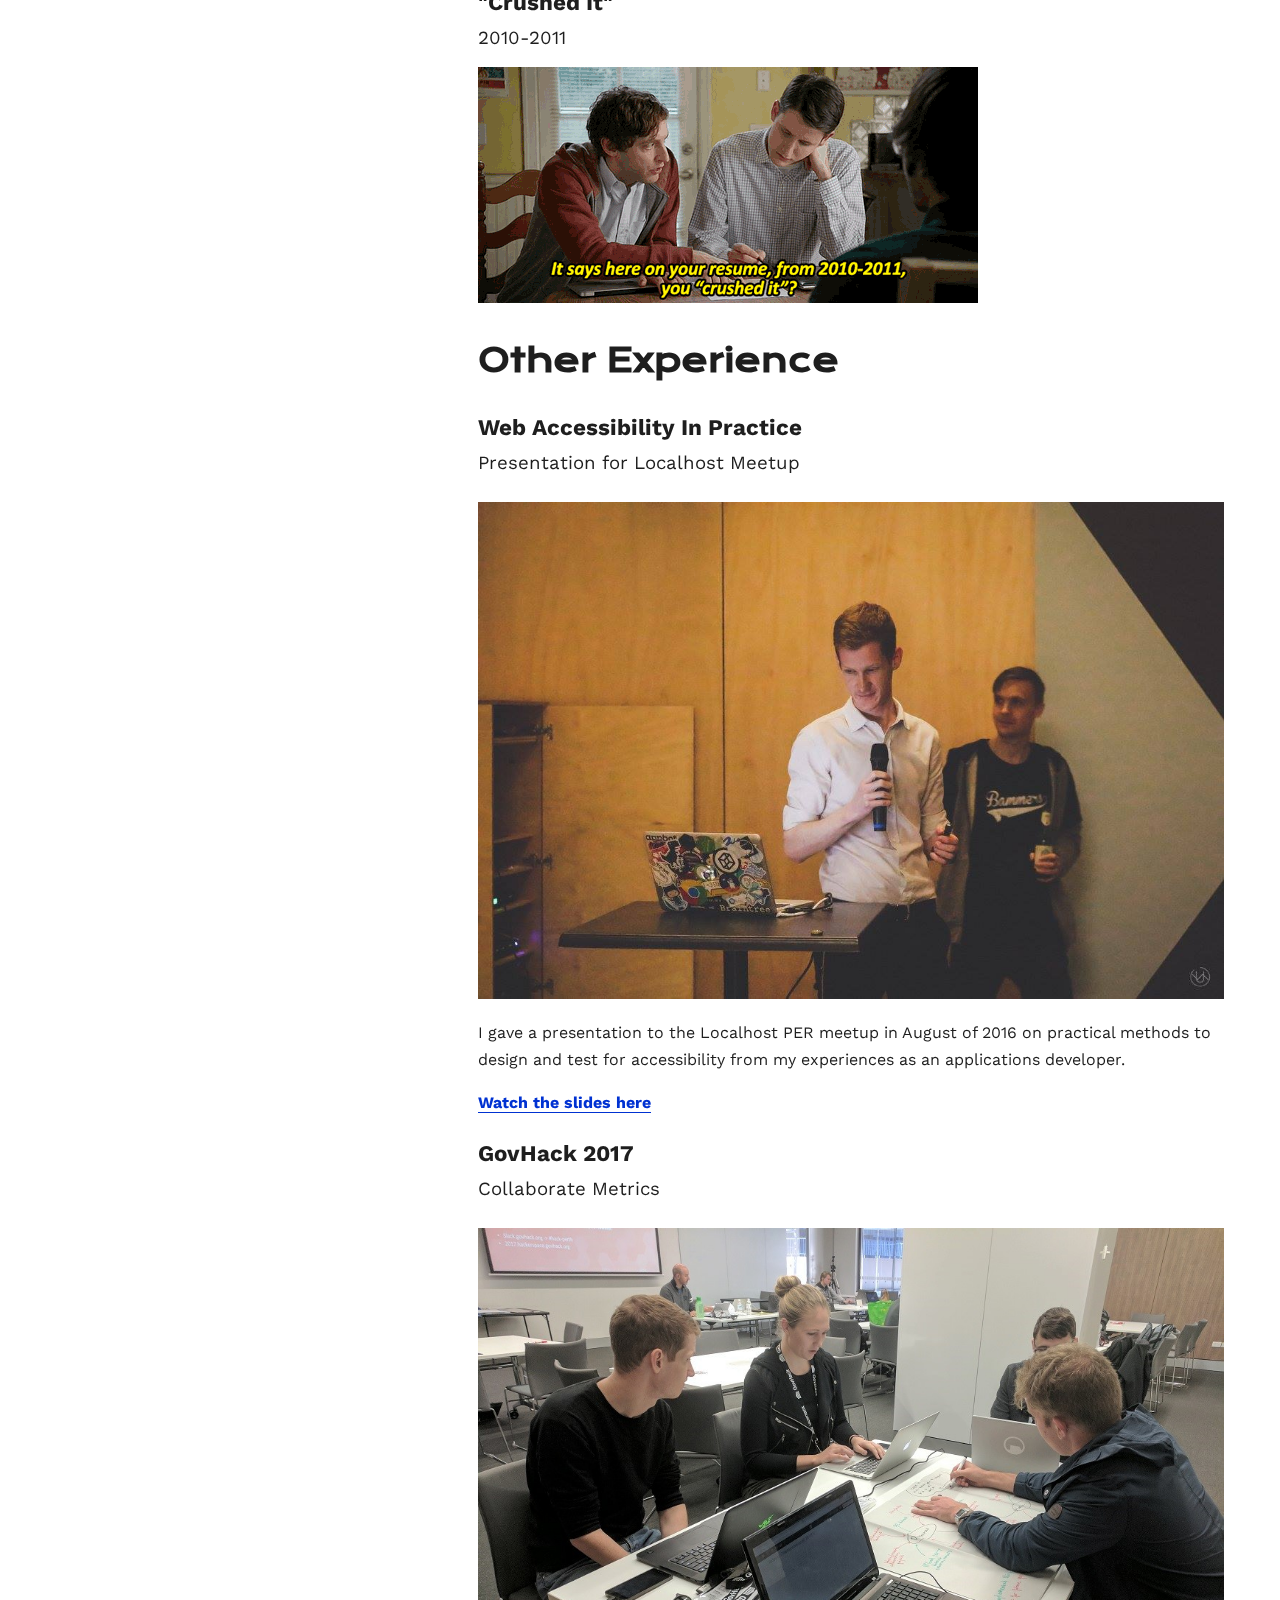
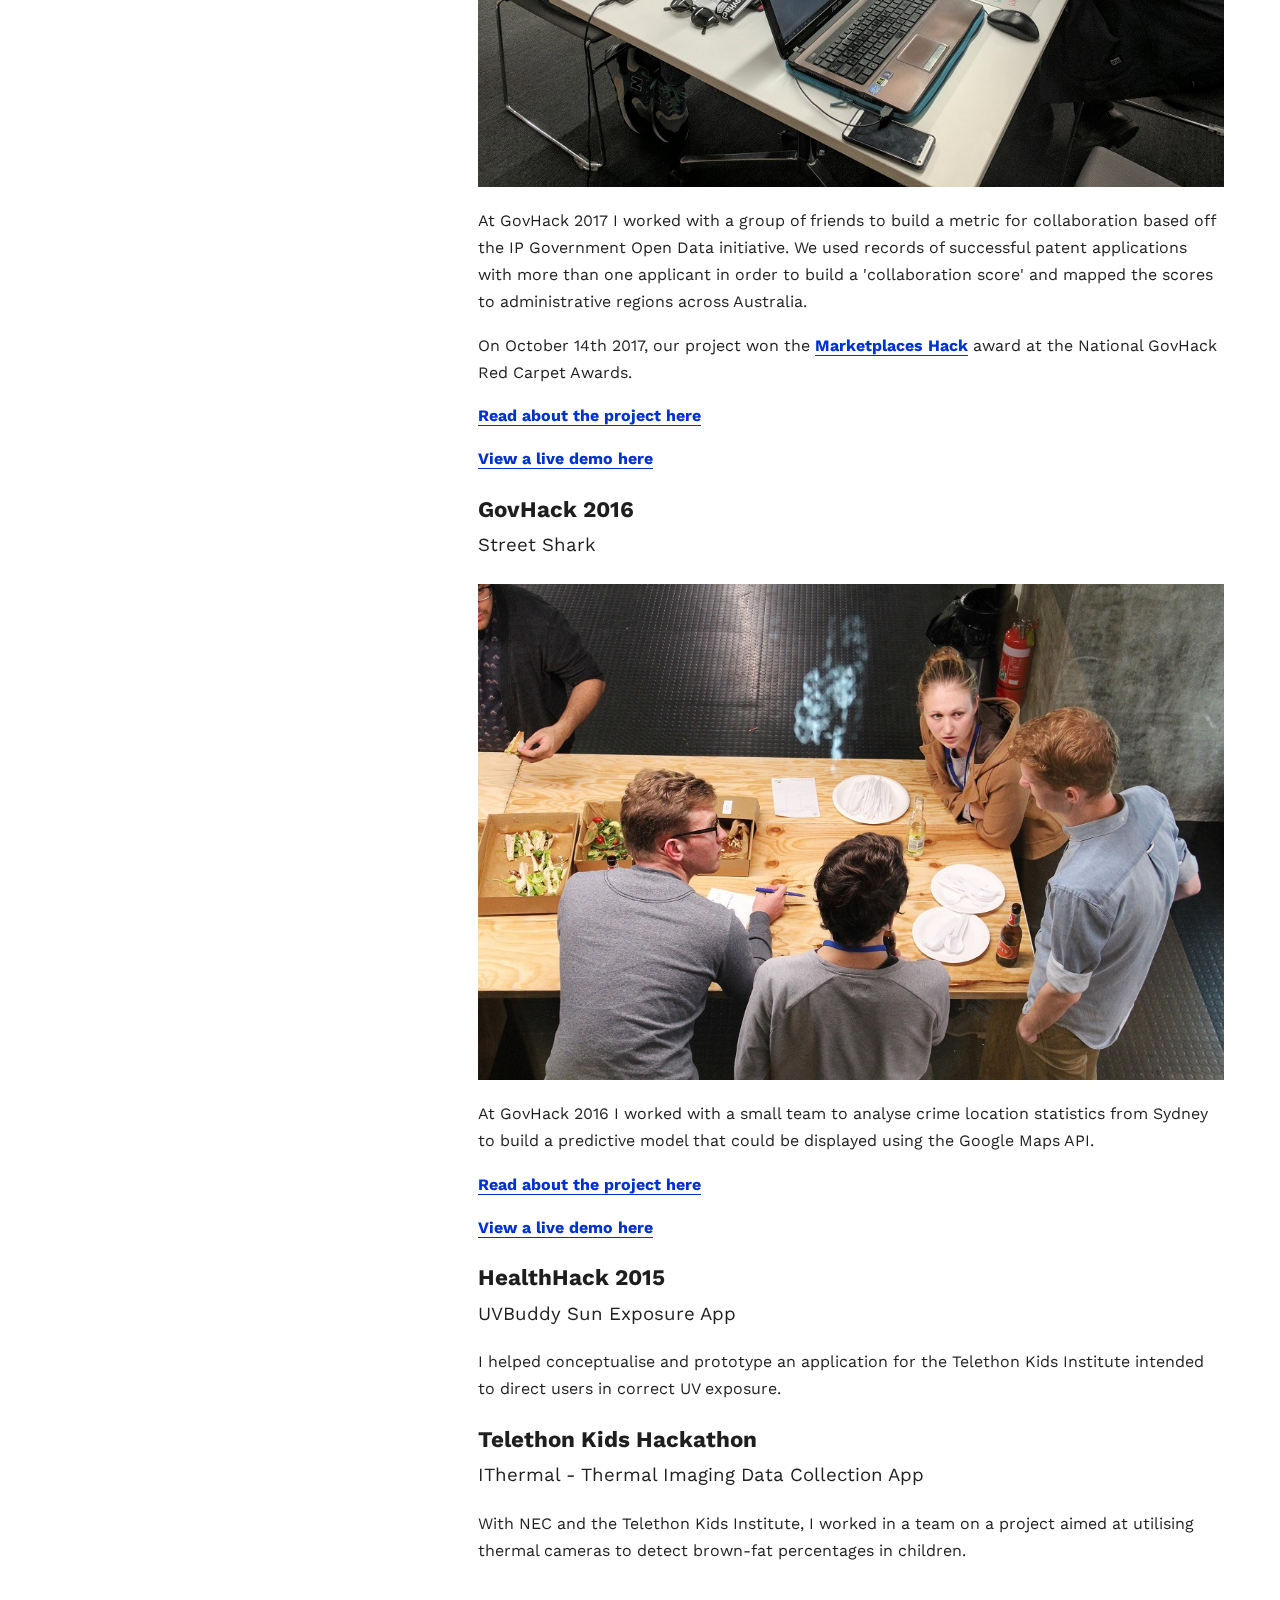
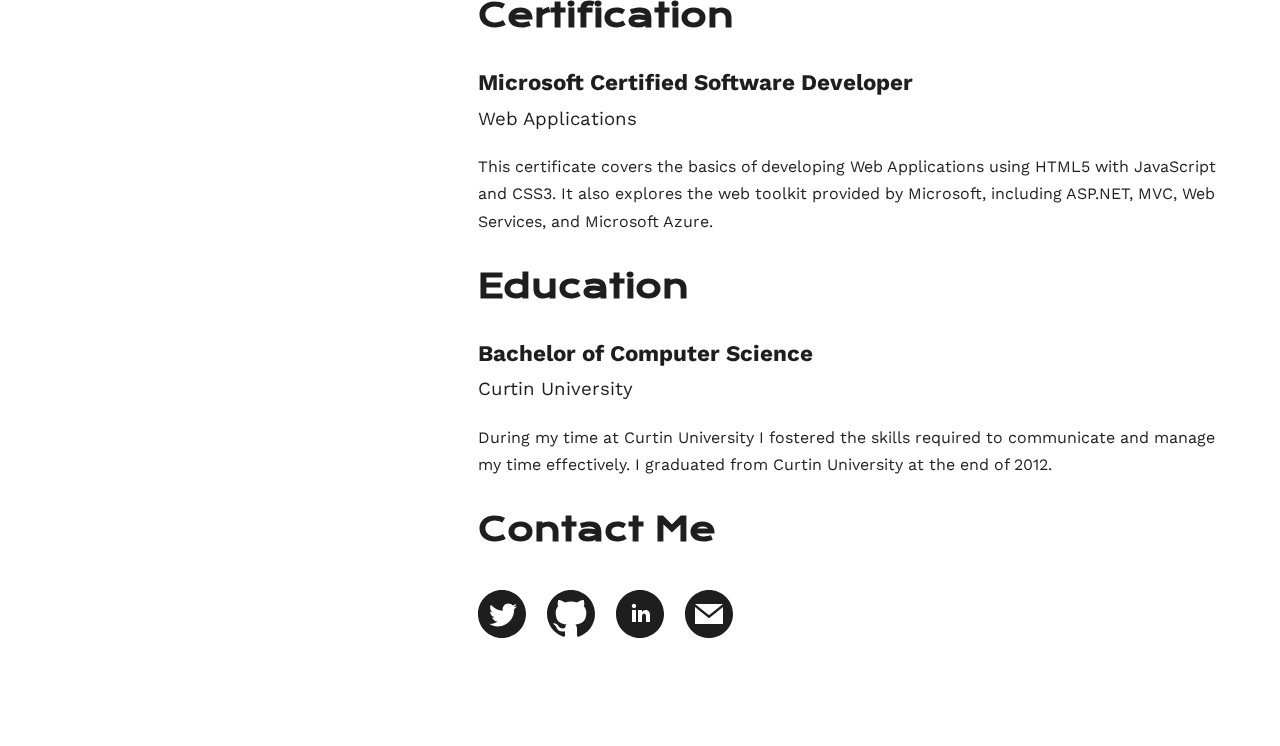
==== commit 5d62a017: "Mute colors" ====
--- a/index.html
+++ b/index.html
@@ -6,7 +6,7 @@
     <meta name="viewport" content="width=device-width">
 
     <!-- Fonts -->
-    <link href="https://fonts.googleapis.com/css?family=Krona+One|Roboto:500+700" rel="stylesheet">
+    <link href="https://fonts.googleapis.com/css?family=Krona+One|Work+Sans:500+700" rel="stylesheet">
 
     <!-- Stylesheets -->
     <link rel="stylesheet" type="text/css" href="css/site.css" />
@@ -151,22 +151,22 @@
             <ul class="social">
                 <li>
                     <a href="https://twitter.com/macklin_hartley" target="_blank">
-                        <svg fill="#0032d2" xmlns="http://www.w3.org/2000/svg" width="48" height="48" viewBox="0 0 24 24"><path d="M12 0c-6.627 0-12 5.373-12 12s5.373 12 12 12 12-5.373 12-12-5.373-12-12-12zm6.066 9.645c.183 4.04-2.83 8.544-8.164 8.544-1.622 0-3.131-.476-4.402-1.291 1.524.18 3.045-.244 4.252-1.189-1.256-.023-2.317-.854-2.684-1.995.451.086.895.061 1.298-.049-1.381-.278-2.335-1.522-2.304-2.853.388.215.83.344 1.301.359-1.279-.855-1.641-2.544-.889-3.835 1.416 1.738 3.533 2.881 5.92 3.001-.419-1.796.944-3.527 2.799-3.527.825 0 1.572.349 2.096.907.654-.128 1.27-.368 1.824-.697-.215.671-.67 1.233-1.263 1.589.581-.07 1.135-.224 1.649-.453-.384.578-.87 1.084-1.433 1.489z"/></svg>
+                        <svg fill="#1e1e1e" xmlns="http://www.w3.org/2000/svg" width="48" height="48" viewBox="0 0 24 24"><path d="M12 0c-6.627 0-12 5.373-12 12s5.373 12 12 12 12-5.373 12-12-5.373-12-12-12zm6.066 9.645c.183 4.04-2.83 8.544-8.164 8.544-1.622 0-3.131-.476-4.402-1.291 1.524.18 3.045-.244 4.252-1.189-1.256-.023-2.317-.854-2.684-1.995.451.086.895.061 1.298-.049-1.381-.278-2.335-1.522-2.304-2.853.388.215.83.344 1.301.359-1.279-.855-1.641-2.544-.889-3.835 1.416 1.738 3.533 2.881 5.92 3.001-.419-1.796.944-3.527 2.799-3.527.825 0 1.572.349 2.096.907.654-.128 1.27-.368 1.824-.697-.215.671-.67 1.233-1.263 1.589.581-.07 1.135-.224 1.649-.453-.384.578-.87 1.084-1.433 1.489z"/></svg>
                     </a>
                 </li>
                 <li>
                     <a href="https://github.com/Macca2805" target="_blank">
-                        <svg fill="#0032d2" xmlns="http://www.w3.org/2000/svg" width="48" height="48" viewBox="0 0 24 24"><path d="M12 0c-6.626 0-12 5.373-12 12 0 5.302 3.438 9.8 8.207 11.387.599.111.793-.261.793-.577v-2.234c-3.338.726-4.033-1.416-4.033-1.416-.546-1.387-1.333-1.756-1.333-1.756-1.089-.745.083-.729.083-.729 1.205.084 1.839 1.237 1.839 1.237 1.07 1.834 2.807 1.304 3.492.997.107-.775.418-1.305.762-1.604-2.665-.305-5.467-1.334-5.467-5.931 0-1.311.469-2.381 1.236-3.221-.124-.303-.535-1.524.117-3.176 0 0 1.008-.322 3.301 1.23.957-.266 1.983-.399 3.003-.404 1.02.005 2.047.138 3.006.404 2.291-1.552 3.297-1.23 3.297-1.23.653 1.653.242 2.874.118 3.176.77.84 1.235 1.911 1.235 3.221 0 4.609-2.807 5.624-5.479 5.921.43.372.823 1.102.823 2.222v3.293c0 .319.192.694.801.576 4.765-1.589 8.199-6.086 8.199-11.386 0-6.627-5.373-12-12-12z"/></svg>
+                        <svg fill="#1e1e1e" xmlns="http://www.w3.org/2000/svg" width="48" height="48" viewBox="0 0 24 24"><path d="M12 0c-6.626 0-12 5.373-12 12 0 5.302 3.438 9.8 8.207 11.387.599.111.793-.261.793-.577v-2.234c-3.338.726-4.033-1.416-4.033-1.416-.546-1.387-1.333-1.756-1.333-1.756-1.089-.745.083-.729.083-.729 1.205.084 1.839 1.237 1.839 1.237 1.07 1.834 2.807 1.304 3.492.997.107-.775.418-1.305.762-1.604-2.665-.305-5.467-1.334-5.467-5.931 0-1.311.469-2.381 1.236-3.221-.124-.303-.535-1.524.117-3.176 0 0 1.008-.322 3.301 1.23.957-.266 1.983-.399 3.003-.404 1.02.005 2.047.138 3.006.404 2.291-1.552 3.297-1.23 3.297-1.23.653 1.653.242 2.874.118 3.176.77.84 1.235 1.911 1.235 3.221 0 4.609-2.807 5.624-5.479 5.921.43.372.823 1.102.823 2.222v3.293c0 .319.192.694.801.576 4.765-1.589 8.199-6.086 8.199-11.386 0-6.627-5.373-12-12-12z"/></svg>
                     </a>
                 </li>
                 <li>
                     <a href="https://www.linkedin.com/in/macklin-hartley-56b11875" target="_blank">
-                        <svg fill="#0032d2" xmlns="http://www.w3.org/2000/svg" width="48" height="48" viewBox="0 0 24 24"><path d="M12 0c-6.627 0-12 5.373-12 12s5.373 12 12 12 12-5.373 12-12-5.373-12-12-12zm-2 16h-2v-6h2v6zm-1-6.891c-.607 0-1.1-.496-1.1-1.109 0-.612.492-1.109 1.1-1.109s1.1.497 1.1 1.109c0 .613-.493 1.109-1.1 1.109zm8 6.891h-1.998v-2.861c0-1.881-2.002-1.722-2.002 0v2.861h-2v-6h2v1.093c.872-1.616 4-1.736 4 1.548v3.359z"/></svg>
+                        <svg fill="#1e1e1e" xmlns="http://www.w3.org/2000/svg" width="48" height="48" viewBox="0 0 24 24"><path d="M12 0c-6.627 0-12 5.373-12 12s5.373 12 12 12 12-5.373 12-12-5.373-12-12-12zm-2 16h-2v-6h2v6zm-1-6.891c-.607 0-1.1-.496-1.1-1.109 0-.612.492-1.109 1.1-1.109s1.1.497 1.1 1.109c0 .613-.493 1.109-1.1 1.109zm8 6.891h-1.998v-2.861c0-1.881-2.002-1.722-2.002 0v2.861h-2v-6h2v1.093c.872-1.616 4-1.736 4 1.548v3.359z"/></svg>
                     </a>
                 </li>
                 <li>
                     <a href="mailto:mail@macklin.me">
-                        <svg fill="#0032d2" xmlns="http://www.w3.org/2000/svg" width="48" height="48" viewBox="0 0 24 24"><path d="M12 .02c-6.627 0-12 5.373-12 12s5.373 12 12 12 12-5.373 12-12-5.373-12-12-12zm6.99 6.98l-6.99 5.666-6.991-5.666h13.981zm.01 10h-14v-8.505l7 5.673 7-5.672v8.504z"/></svg>
+                        <svg fill="#1e1e1e" xmlns="http://www.w3.org/2000/svg" width="48" height="48" viewBox="0 0 24 24"><path d="M12 .02c-6.627 0-12 5.373-12 12s5.373 12 12 12 12-5.373 12-12-5.373-12-12-12zm6.99 6.98l-6.99 5.666-6.991-5.666h13.981zm.01 10h-14v-8.505l7 5.673 7-5.672v8.504z"/></svg>
                     </a>
                 </li>
             </ul>
--- a/css/site.css
+++ b/css/site.css
@@ -2,20 +2,23 @@
 /* Fonts */
 /* Layout */
 body {
-  color: #0032d2;
+  color: #1e1e1e;
   font-size: 135%;
   overflow-y: scroll;
   background: #fff;
-  font-family: "Roboto", sans-serif;
+  font-family: "Work Sans", sans-serif;
   margin: 0;
   padding: 0;
   width: 100%;
   height: 100%;
   min-height: 100%; }
 
+@media screen and (max-width: 1300px) {
+  body {
+    font-size: 100%; } }
+
 header {
-  color: #fff;
-  background: #0032d2;
+  background: #1e1e1e;
   position: fixed;
   top: 0;
   left: 0;
@@ -26,26 +29,47 @@
     height: 100%;
     width: 100%;
     background-image: url("../img/bio.jpg");
-    background-position: bottom center;
+    background-position: center center;
     background-repeat: no-repeat;
     background-size: cover;
-    background-color: #0032d2;
+    background-color: #1e1e1e;
     mix-blend-mode: lighten;
-    filter: brightness(140%) contrast(90%) saturate(150%) grayscale(1); }
+    filter: brightness(130%) contrast(100%) saturate(130%) grayscale(1); }
   header .bio {
     width: 100%; }
+
+@media screen and (max-width: 767px) {
+  header {
+    position: relative;
+    height: 24em;
+    width: 100%; }
+    header .bio-img {
+      background-position: center center; }
     header .bio h1 {
-      padding: 0 1em;
-      text-align: right; }
+      margin: 0;
+      padding: 1em;
+      text-align: left; } }
 
 article {
+  padding: 3em 0 0 0;
   position: absolute;
   top: 0;
   left: 33%;
   width: 67%; }
 
+@media screen and (max-width: 767px) {
+  article {
+    padding: 0;
+    position: relative;
+    left: 0;
+    width: 100%; } }
+
 section {
   padding: 0 3.5em; }
+
+@media screen and (max-width: 767px) {
+  section {
+    padding: 0 1.5em; } }
 
 article > section:last-child {
   padding-bottom: 4em; }
@@ -57,16 +81,16 @@
 h4 {
   font-family: "Krona One", sans-serif;
   font-weight: bold;
-  margin: 2em 0 1em 0; }
+  margin: 1em 0;
+  line-height: 1.25; }
 
 h3,
 h4 {
-  font-family: "Roboto", sans-serif;
+  font-family: "Work Sans", sans-serif;
   font-weight: bold; }
 
 h1 {
-  font-size: 3em;
-  line-height: 1.05; }
+  font-size: 3em; }
   h1 small {
     font-size: 0.5em; }
 
@@ -75,17 +99,21 @@
   line-height: 1.25; }
 
 h3 {
-  font-size: 1.25em;
+  font-size: 1.4em;
   line-height: 1.25; }
 
 h4 {
-  font-size: 1.1em;
+  font-size: 1.25em;
   line-height: 1.22222222; }
 
 small {
   margin: 0.6em 0;
   display: block;
   font-weight: 400; }
+
+@media screen and (max-width: 767px) {
+  h1, h2, h3, h4, p {
+    margin: 0.5em 0; } }
 
 ul {
   padding-left: 1em;
@@ -106,17 +134,18 @@
 img.responsive {
   display: block;
   margin: 0;
-  padding: 1em 0;
+  padding: 0.25em 0;
   width: auto;
   max-width: 75%; }
 
-@media screen and (max-width: 767px) {
+@media screen and (max-width: 1300px) {
   img.responsive {
     max-width: 100%; } }
 
 a,
 a:hover,
 a:focus {
+  color: #0032d2;
   font-weight: bold;
   text-decoration: none;
   border-bottom: 1px solid; }
@@ -145,29 +174,11 @@
   display: inline-block;
   margin: 0 1em 1em 0;
   padding: 1em 2em;
-  border: 1px solid #0032d2; }
-
-@media screen and (max-width: 1300px) {
-  body {
-    font-size: 100%; } }
+  border: 1px solid #1e1e1e; }
 
 @media screen and (max-width: 767px) {
-  header {
-    position: relative;
-    height: 21em;
-    width: 100%; }
-    header .bio-img {
-      background-position: top center; }
-    header .bio h1 {
-      margin: 0;
-      padding: 1em;
-      text-align: left; }
-  article {
-    position: relative;
-    left: 0;
-    width: 100%; }
   ul.skills-list > li {
     display: inline-block;
     margin: 0 0.5em 0.5em 0;
     padding: 0.5em 1em;
-    border: 1px solid #0032d2; } }
+    border: 1px solid #1e1e1e; } }
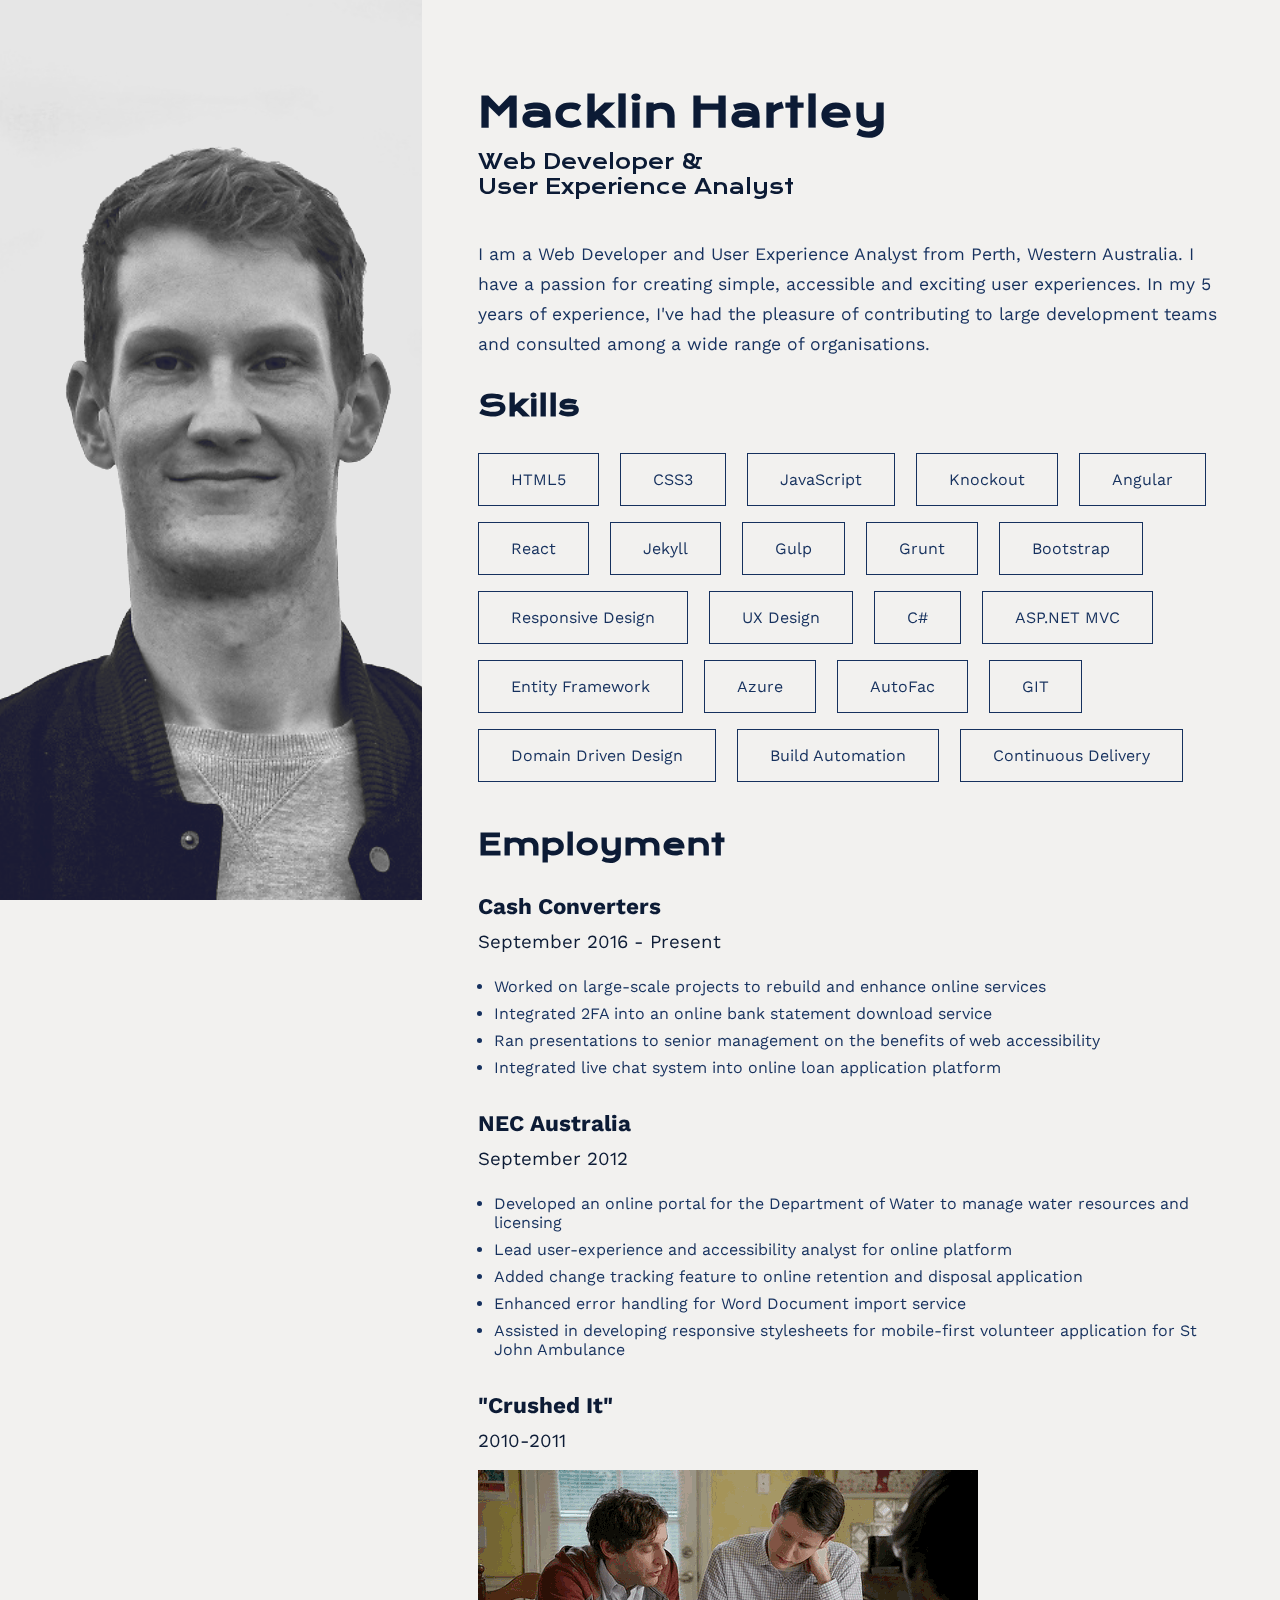
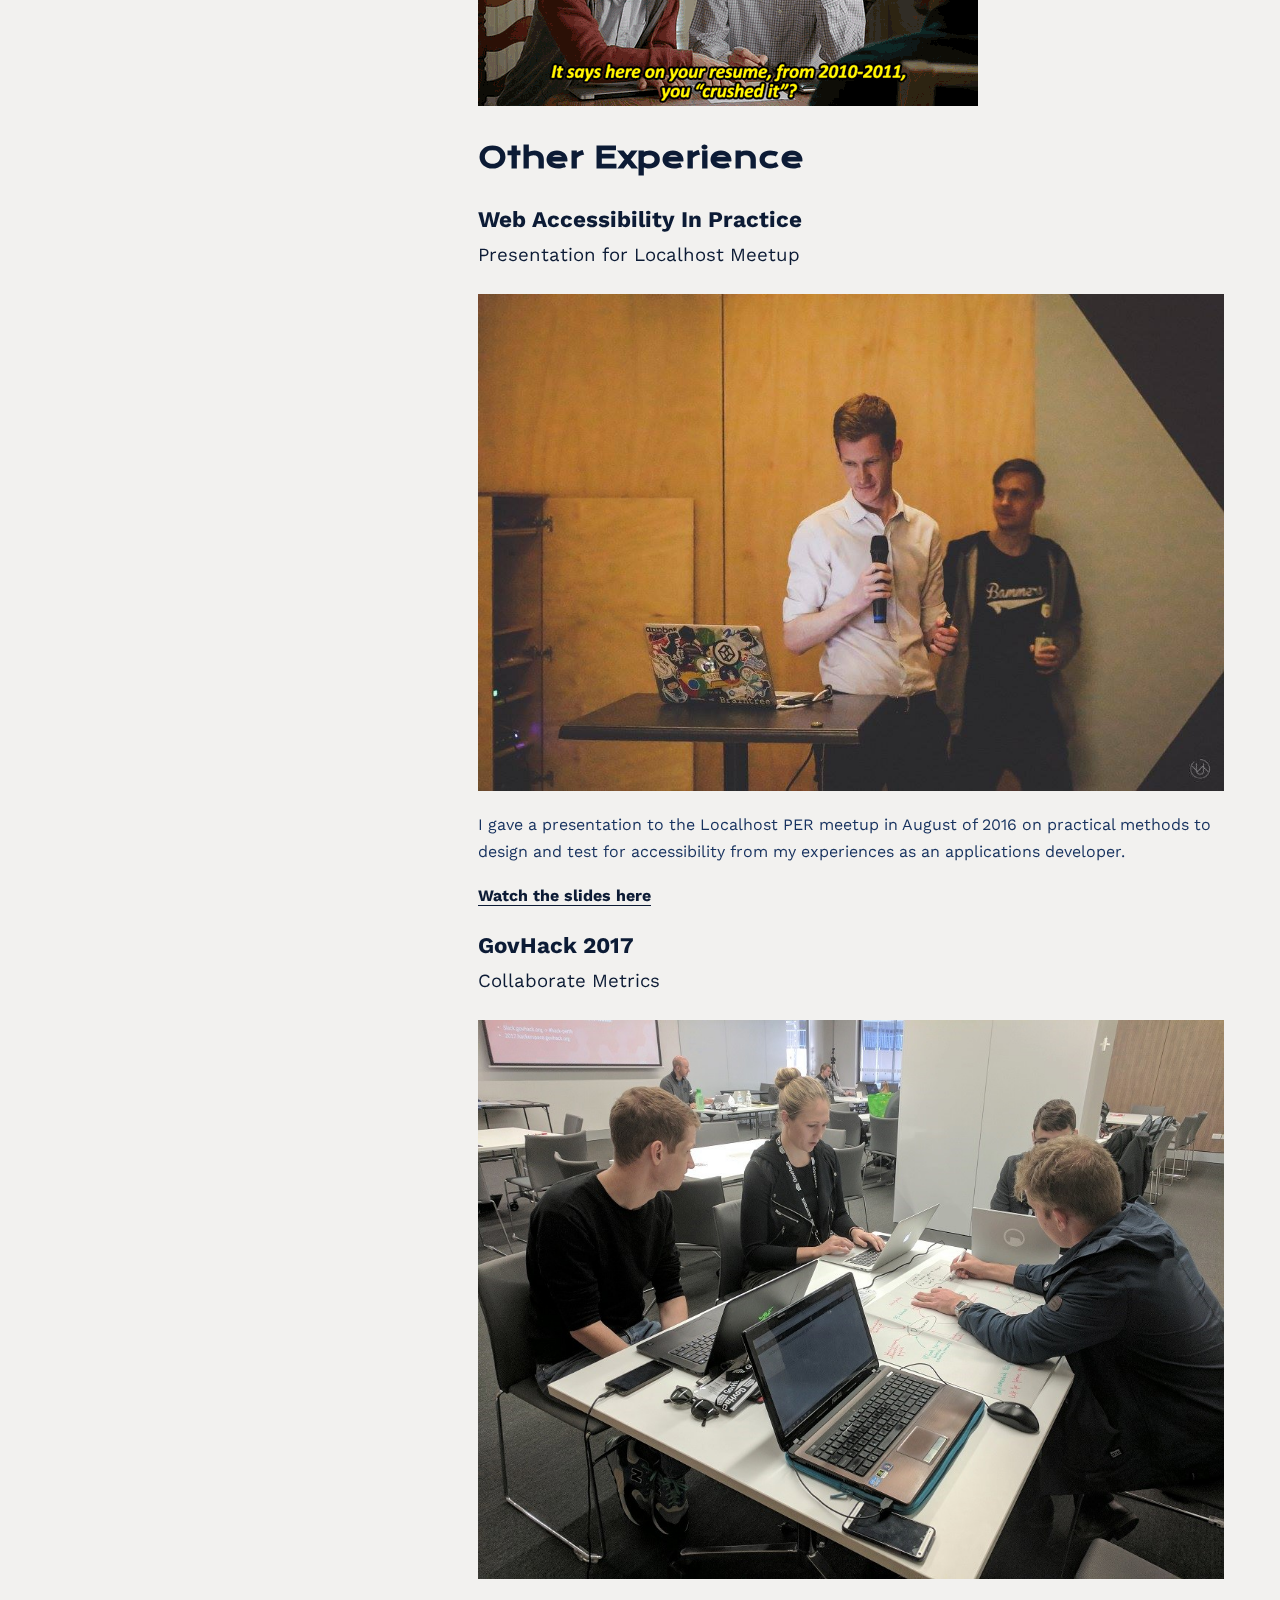
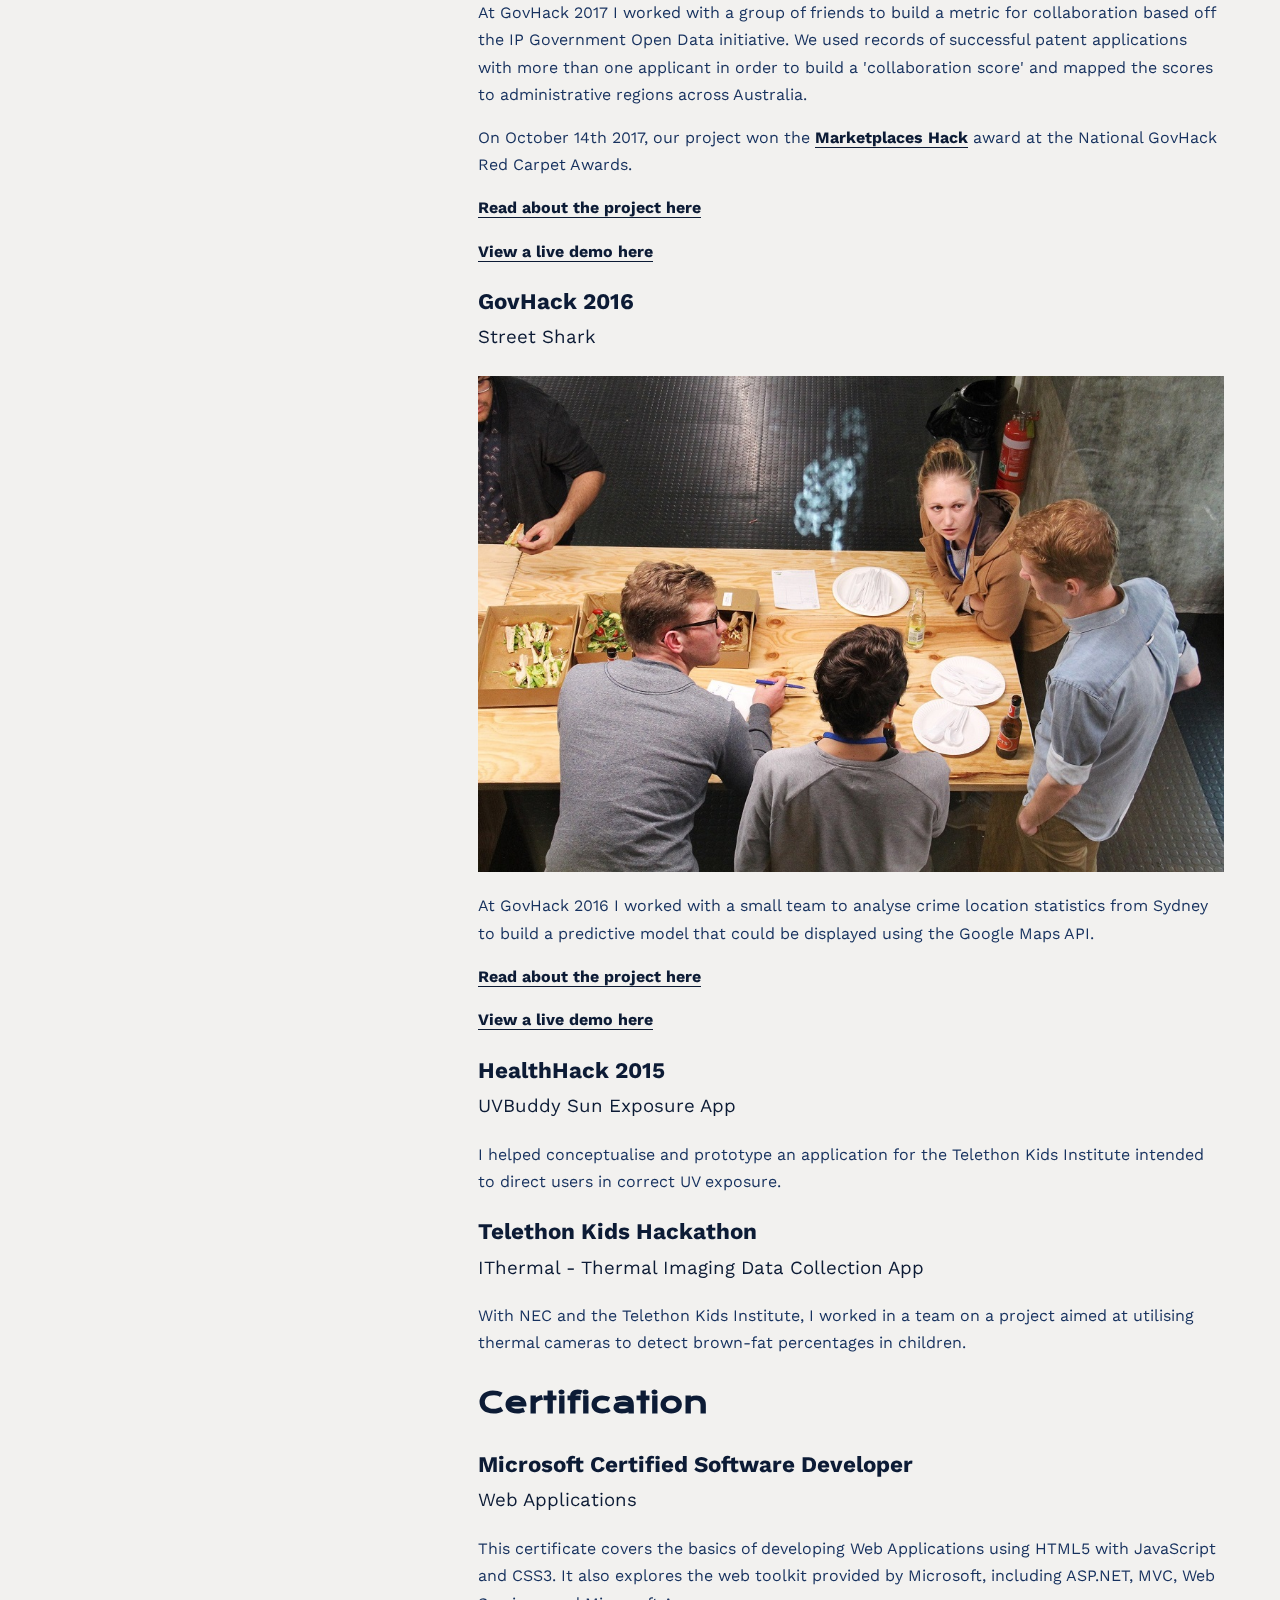
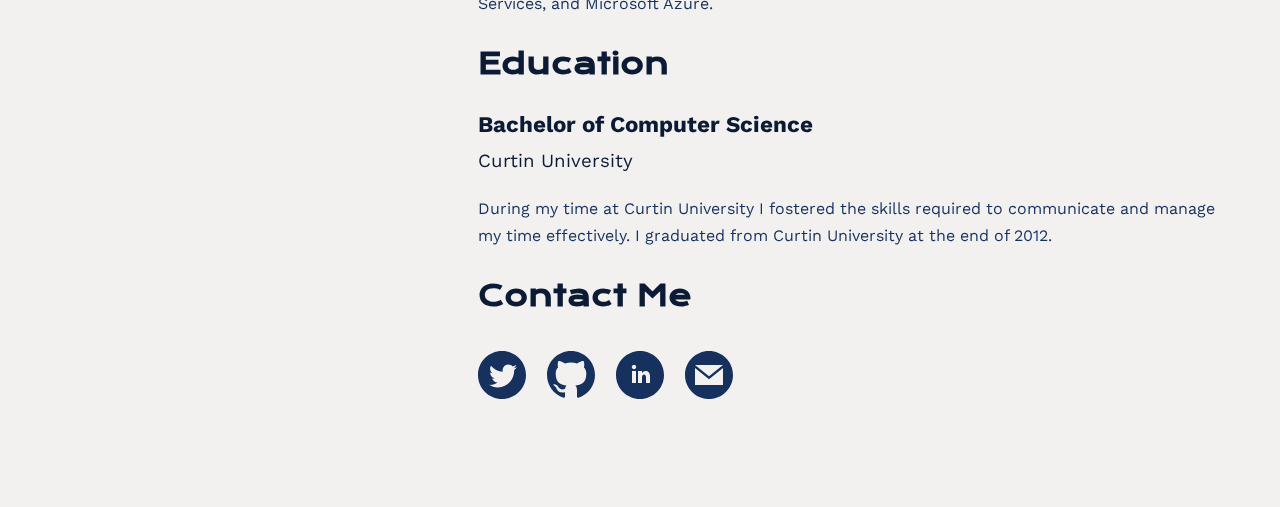
==== commit 36c24584: "Stylish blue color" ====
--- a/index.html
+++ b/index.html
@@ -36,22 +36,24 @@
                 <li>HTML5</li>
                 <li>CSS3</li>
                 <li>JavaScript</li>
-                <li>KnockoutJS</li>
-                <li>AngularJS</li>
+                <li>Knockout</li>
+                <li>Angular</li>
+                <li>React</li>
+                <li>Jekyll</li>
+                <li>Gulp</li>
+                <li>Grunt</li>
                 <li>Bootstrap</li>
-                <li>Responsive CSS</li>
-                <li>User Experience Design</li>
+                <li>Responsive Design</li>
+                <li>UX Design</li>
                 <li>C#</li>
                 <li>ASP.NET MVC</li>
                 <li>Entity Framework</li>
-                <li>Microsoft Azure</li>
-                <li>AutoFac Dependency Injection</li>
-                <li>GIT &amp; TFS</li>
+                <li>Azure</li>
+                <li>AutoFac</li>
+                <li>GIT</li>
                 <li>Domain Driven Design</li>
                 <li>Build Automation</li>
-                <li>Automated Deployments</li>
-                <li>Agile Delivery Experience</li>
-                <li>Problem solving</li>
+                <li>Continuous Delivery</li>
             </ul>
         </section>
         
@@ -151,22 +153,22 @@
             <ul class="social">
                 <li>
                     <a href="https://twitter.com/macklin_hartley" target="_blank">
-                        <svg fill="#1e1e1e" xmlns="http://www.w3.org/2000/svg" width="48" height="48" viewBox="0 0 24 24"><path d="M12 0c-6.627 0-12 5.373-12 12s5.373 12 12 12 12-5.373 12-12-5.373-12-12-12zm6.066 9.645c.183 4.04-2.83 8.544-8.164 8.544-1.622 0-3.131-.476-4.402-1.291 1.524.18 3.045-.244 4.252-1.189-1.256-.023-2.317-.854-2.684-1.995.451.086.895.061 1.298-.049-1.381-.278-2.335-1.522-2.304-2.853.388.215.83.344 1.301.359-1.279-.855-1.641-2.544-.889-3.835 1.416 1.738 3.533 2.881 5.92 3.001-.419-1.796.944-3.527 2.799-3.527.825 0 1.572.349 2.096.907.654-.128 1.27-.368 1.824-.697-.215.671-.67 1.233-1.263 1.589.581-.07 1.135-.224 1.649-.453-.384.578-.87 1.084-1.433 1.489z"/></svg>
+                        <svg fill="#16315e" xmlns="http://www.w3.org/2000/svg" width="48" height="48" viewBox="0 0 24 24"><path d="M12 0c-6.627 0-12 5.373-12 12s5.373 12 12 12 12-5.373 12-12-5.373-12-12-12zm6.066 9.645c.183 4.04-2.83 8.544-8.164 8.544-1.622 0-3.131-.476-4.402-1.291 1.524.18 3.045-.244 4.252-1.189-1.256-.023-2.317-.854-2.684-1.995.451.086.895.061 1.298-.049-1.381-.278-2.335-1.522-2.304-2.853.388.215.83.344 1.301.359-1.279-.855-1.641-2.544-.889-3.835 1.416 1.738 3.533 2.881 5.92 3.001-.419-1.796.944-3.527 2.799-3.527.825 0 1.572.349 2.096.907.654-.128 1.27-.368 1.824-.697-.215.671-.67 1.233-1.263 1.589.581-.07 1.135-.224 1.649-.453-.384.578-.87 1.084-1.433 1.489z"/></svg>
                     </a>
                 </li>
                 <li>
                     <a href="https://github.com/Macca2805" target="_blank">
-                        <svg fill="#1e1e1e" xmlns="http://www.w3.org/2000/svg" width="48" height="48" viewBox="0 0 24 24"><path d="M12 0c-6.626 0-12 5.373-12 12 0 5.302 3.438 9.8 8.207 11.387.599.111.793-.261.793-.577v-2.234c-3.338.726-4.033-1.416-4.033-1.416-.546-1.387-1.333-1.756-1.333-1.756-1.089-.745.083-.729.083-.729 1.205.084 1.839 1.237 1.839 1.237 1.07 1.834 2.807 1.304 3.492.997.107-.775.418-1.305.762-1.604-2.665-.305-5.467-1.334-5.467-5.931 0-1.311.469-2.381 1.236-3.221-.124-.303-.535-1.524.117-3.176 0 0 1.008-.322 3.301 1.23.957-.266 1.983-.399 3.003-.404 1.02.005 2.047.138 3.006.404 2.291-1.552 3.297-1.23 3.297-1.23.653 1.653.242 2.874.118 3.176.77.84 1.235 1.911 1.235 3.221 0 4.609-2.807 5.624-5.479 5.921.43.372.823 1.102.823 2.222v3.293c0 .319.192.694.801.576 4.765-1.589 8.199-6.086 8.199-11.386 0-6.627-5.373-12-12-12z"/></svg>
+                        <svg fill="#16315e" xmlns="http://www.w3.org/2000/svg" width="48" height="48" viewBox="0 0 24 24"><path d="M12 0c-6.626 0-12 5.373-12 12 0 5.302 3.438 9.8 8.207 11.387.599.111.793-.261.793-.577v-2.234c-3.338.726-4.033-1.416-4.033-1.416-.546-1.387-1.333-1.756-1.333-1.756-1.089-.745.083-.729.083-.729 1.205.084 1.839 1.237 1.839 1.237 1.07 1.834 2.807 1.304 3.492.997.107-.775.418-1.305.762-1.604-2.665-.305-5.467-1.334-5.467-5.931 0-1.311.469-2.381 1.236-3.221-.124-.303-.535-1.524.117-3.176 0 0 1.008-.322 3.301 1.23.957-.266 1.983-.399 3.003-.404 1.02.005 2.047.138 3.006.404 2.291-1.552 3.297-1.23 3.297-1.23.653 1.653.242 2.874.118 3.176.77.84 1.235 1.911 1.235 3.221 0 4.609-2.807 5.624-5.479 5.921.43.372.823 1.102.823 2.222v3.293c0 .319.192.694.801.576 4.765-1.589 8.199-6.086 8.199-11.386 0-6.627-5.373-12-12-12z"/></svg>
                     </a>
                 </li>
                 <li>
                     <a href="https://www.linkedin.com/in/macklin-hartley-56b11875" target="_blank">
-                        <svg fill="#1e1e1e" xmlns="http://www.w3.org/2000/svg" width="48" height="48" viewBox="0 0 24 24"><path d="M12 0c-6.627 0-12 5.373-12 12s5.373 12 12 12 12-5.373 12-12-5.373-12-12-12zm-2 16h-2v-6h2v6zm-1-6.891c-.607 0-1.1-.496-1.1-1.109 0-.612.492-1.109 1.1-1.109s1.1.497 1.1 1.109c0 .613-.493 1.109-1.1 1.109zm8 6.891h-1.998v-2.861c0-1.881-2.002-1.722-2.002 0v2.861h-2v-6h2v1.093c.872-1.616 4-1.736 4 1.548v3.359z"/></svg>
+                        <svg fill="#16315e" xmlns="http://www.w3.org/2000/svg" width="48" height="48" viewBox="0 0 24 24"><path d="M12 0c-6.627 0-12 5.373-12 12s5.373 12 12 12 12-5.373 12-12-5.373-12-12-12zm-2 16h-2v-6h2v6zm-1-6.891c-.607 0-1.1-.496-1.1-1.109 0-.612.492-1.109 1.1-1.109s1.1.497 1.1 1.109c0 .613-.493 1.109-1.1 1.109zm8 6.891h-1.998v-2.861c0-1.881-2.002-1.722-2.002 0v2.861h-2v-6h2v1.093c.872-1.616 4-1.736 4 1.548v3.359z"/></svg>
                     </a>
                 </li>
                 <li>
                     <a href="mailto:mail@macklin.me">
-                        <svg fill="#1e1e1e" xmlns="http://www.w3.org/2000/svg" width="48" height="48" viewBox="0 0 24 24"><path d="M12 .02c-6.627 0-12 5.373-12 12s5.373 12 12 12 12-5.373 12-12-5.373-12-12-12zm6.99 6.98l-6.99 5.666-6.991-5.666h13.981zm.01 10h-14v-8.505l7 5.673 7-5.672v8.504z"/></svg>
+                        <svg fill="#16315e" xmlns="http://www.w3.org/2000/svg" width="48" height="48" viewBox="0 0 24 24"><path d="M12 .02c-6.627 0-12 5.373-12 12s5.373 12 12 12 12-5.373 12-12-5.373-12-12-12zm6.99 6.98l-6.99 5.666-6.991-5.666h13.981zm.01 10h-14v-8.505l7 5.673 7-5.672v8.504z"/></svg>
                     </a>
                 </li>
             </ul>
--- a/css/site.css
+++ b/css/site.css
@@ -2,10 +2,10 @@
 /* Fonts */
 /* Layout */
 body {
-  color: #1e1e1e;
+  color: #16315e;
   font-size: 135%;
   overflow-y: scroll;
-  background: #fff;
+  background: #F2F1EF;
   font-family: "Work Sans", sans-serif;
   margin: 0;
   padding: 0;
@@ -18,7 +18,7 @@
     font-size: 100%; } }
 
 header {
-  background: #1e1e1e;
+  background: #0c1b35;
   position: fixed;
   top: 0;
   left: 0;
@@ -32,9 +32,9 @@
     background-position: center center;
     background-repeat: no-repeat;
     background-size: cover;
-    background-color: #1e1e1e;
+    background-color: #0c1b35;
     mix-blend-mode: lighten;
-    filter: brightness(130%) contrast(100%) saturate(130%) grayscale(1); }
+    filter: brightness(150%) contrast(80%) saturate(130%) grayscale(1); }
   header .bio {
     width: 100%; }
 
@@ -59,7 +59,6 @@
 
 @media screen and (max-width: 767px) {
   article {
-    padding: 0;
     position: relative;
     left: 0;
     width: 100%; } }
@@ -82,7 +81,8 @@
   font-family: "Krona One", sans-serif;
   font-weight: bold;
   margin: 1em 0;
-  line-height: 1.25; }
+  line-height: 1.25;
+  color: #0c1b35; }
 
 h3,
 h4 {
@@ -90,12 +90,12 @@
   font-weight: bold; }
 
 h1 {
-  font-size: 3em; }
+  font-size: 2.5em; }
   h1 small {
     font-size: 0.5em; }
 
 h2 {
-  font-size: 2em;
+  font-size: 1.8em;
   line-height: 1.25; }
 
 h3 {
@@ -145,7 +145,7 @@
 a,
 a:hover,
 a:focus {
-  color: #0032d2;
+  color: #0c1b35;
   font-weight: bold;
   text-decoration: none;
   border-bottom: 1px solid; }
@@ -174,11 +174,11 @@
   display: inline-block;
   margin: 0 1em 1em 0;
   padding: 1em 2em;
-  border: 1px solid #1e1e1e; }
+  border: 1px solid #16315e; }
 
 @media screen and (max-width: 767px) {
   ul.skills-list > li {
     display: inline-block;
     margin: 0 0.5em 0.5em 0;
     padding: 0.5em 1em;
-    border: 1px solid #1e1e1e; } }
+    border: 1px solid #16315e; } }
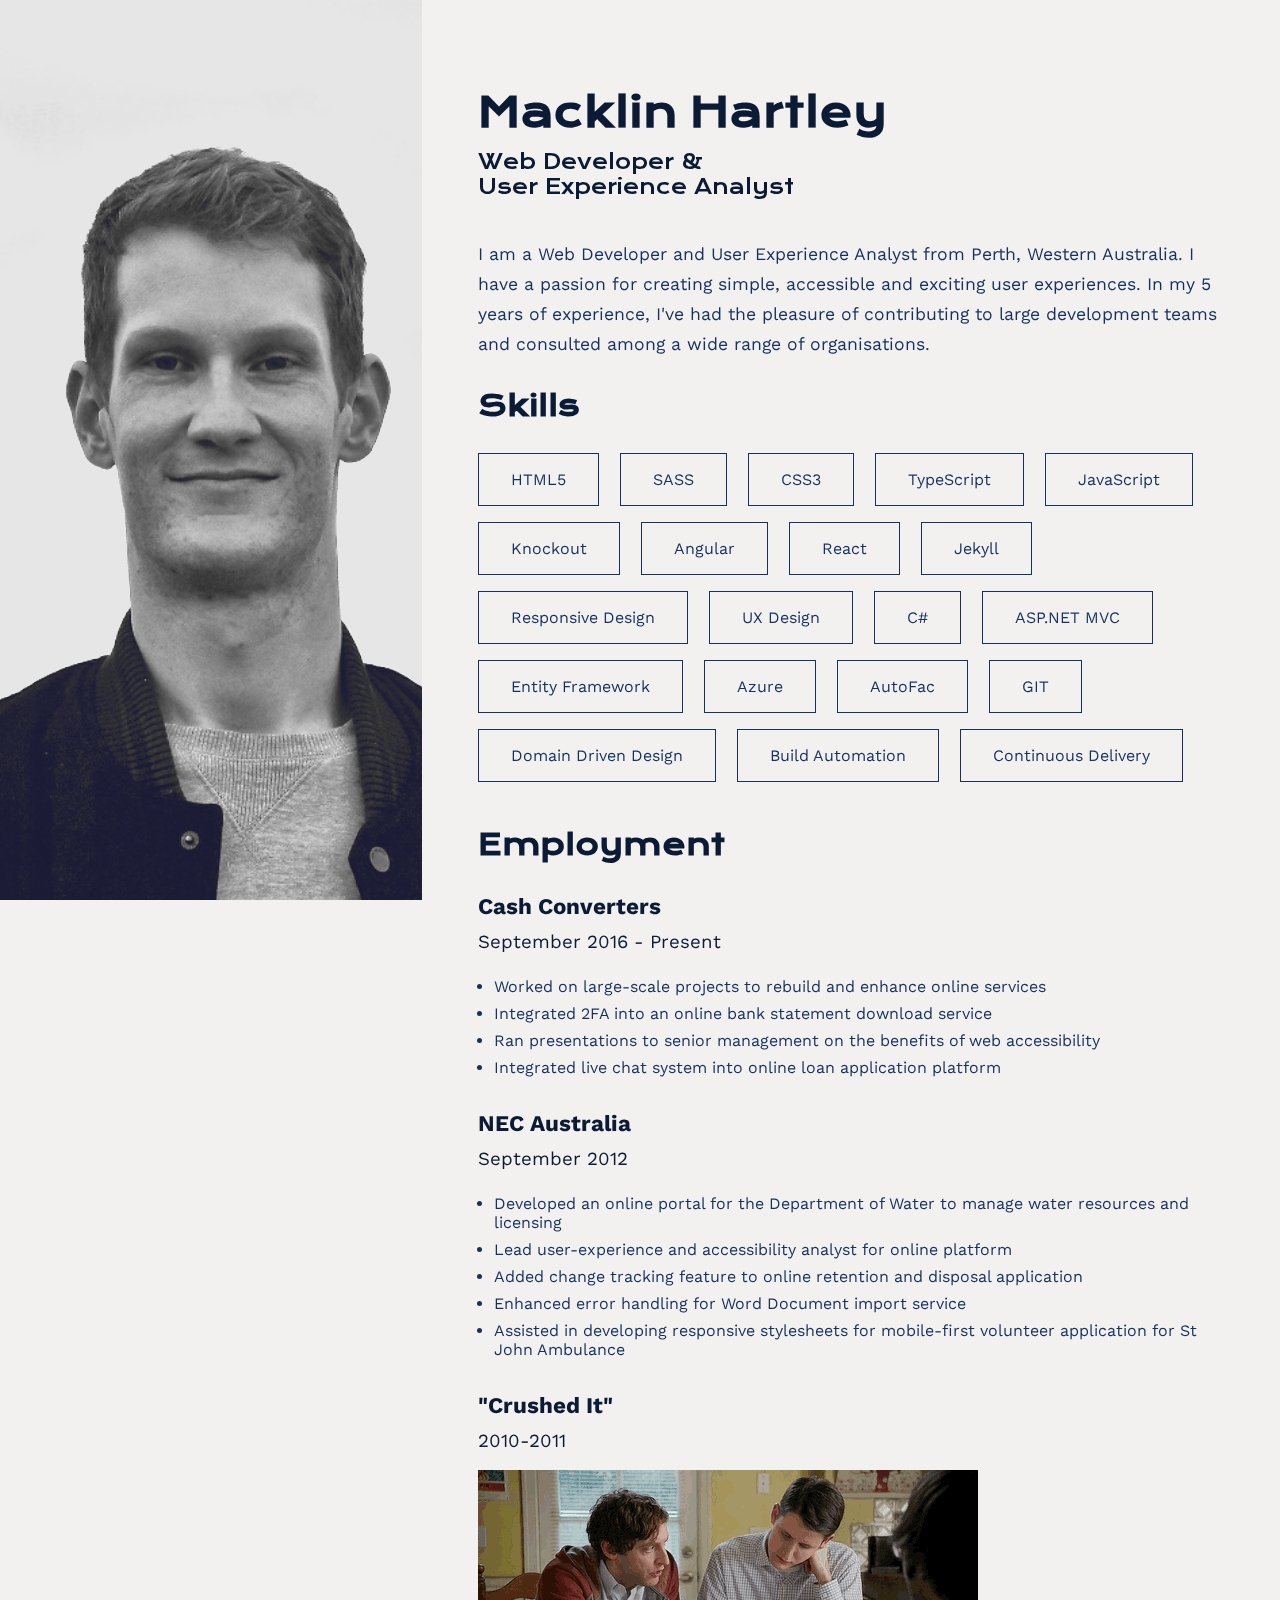
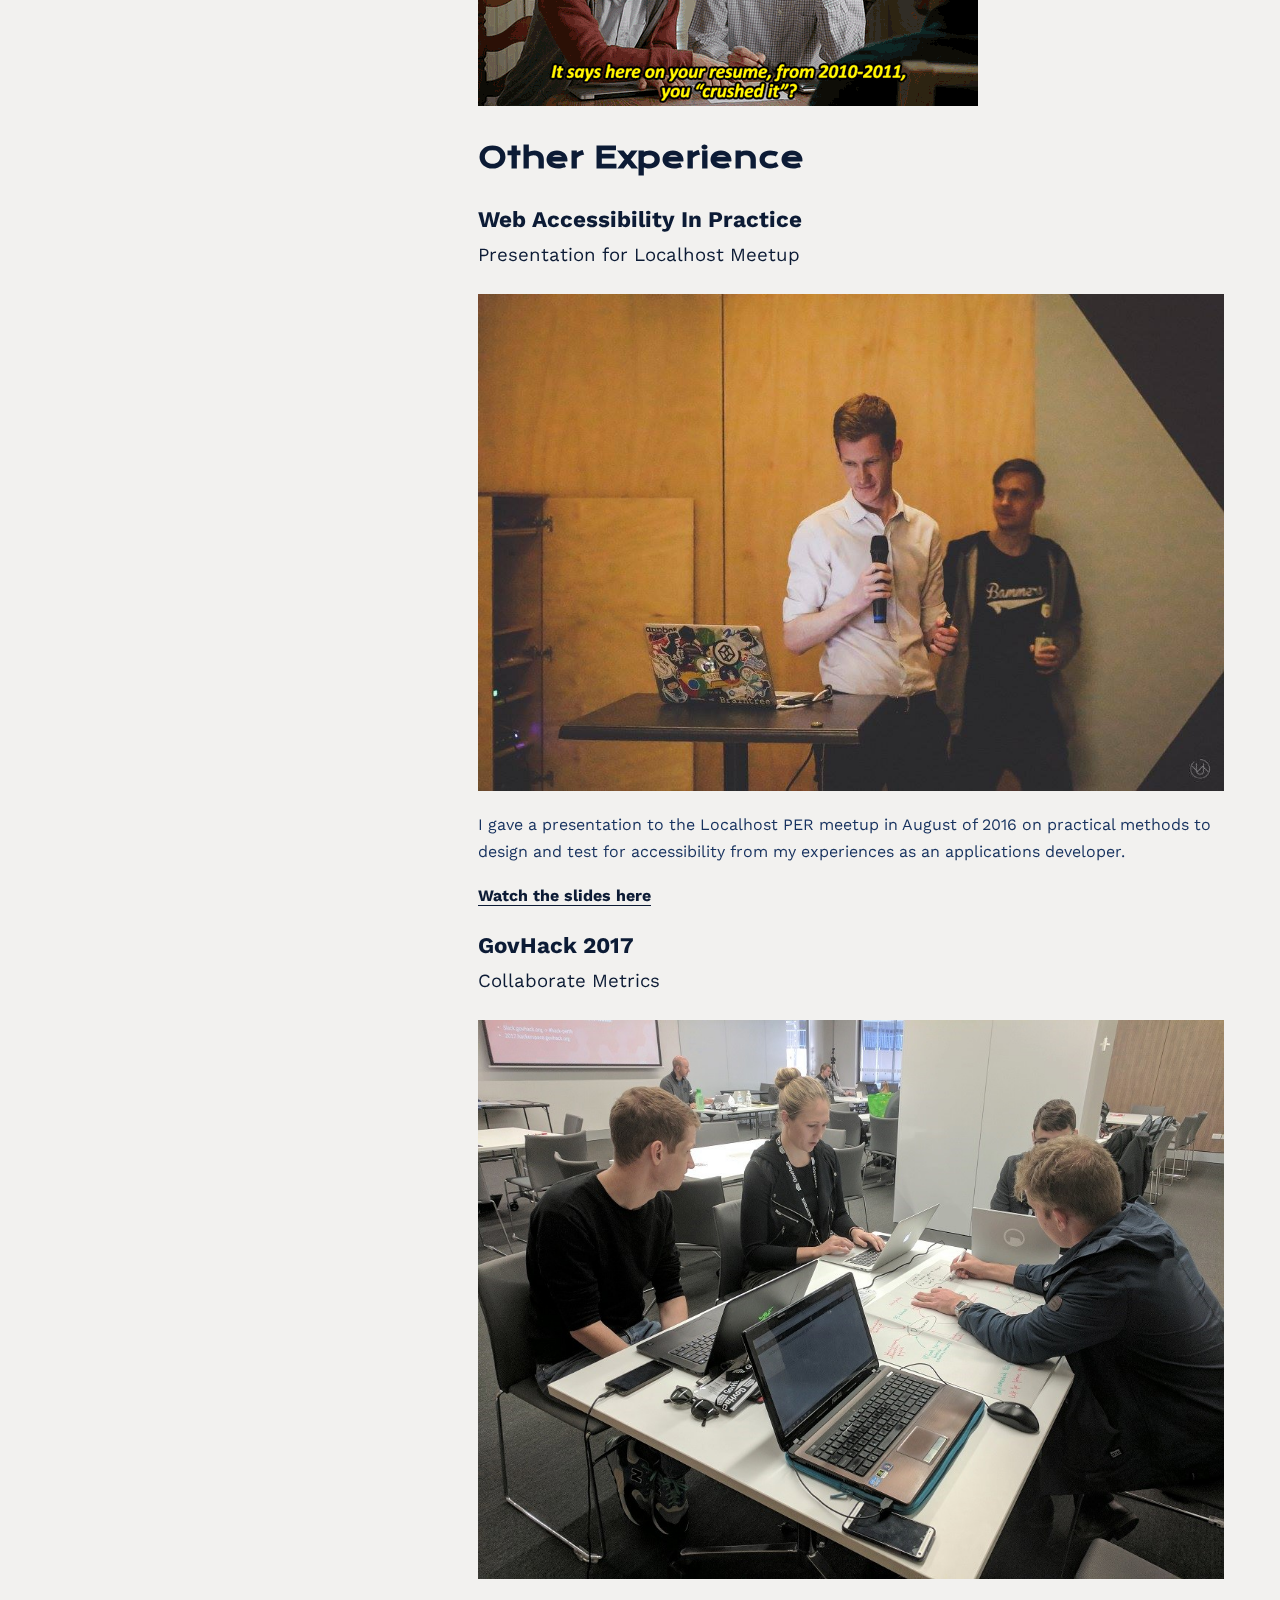
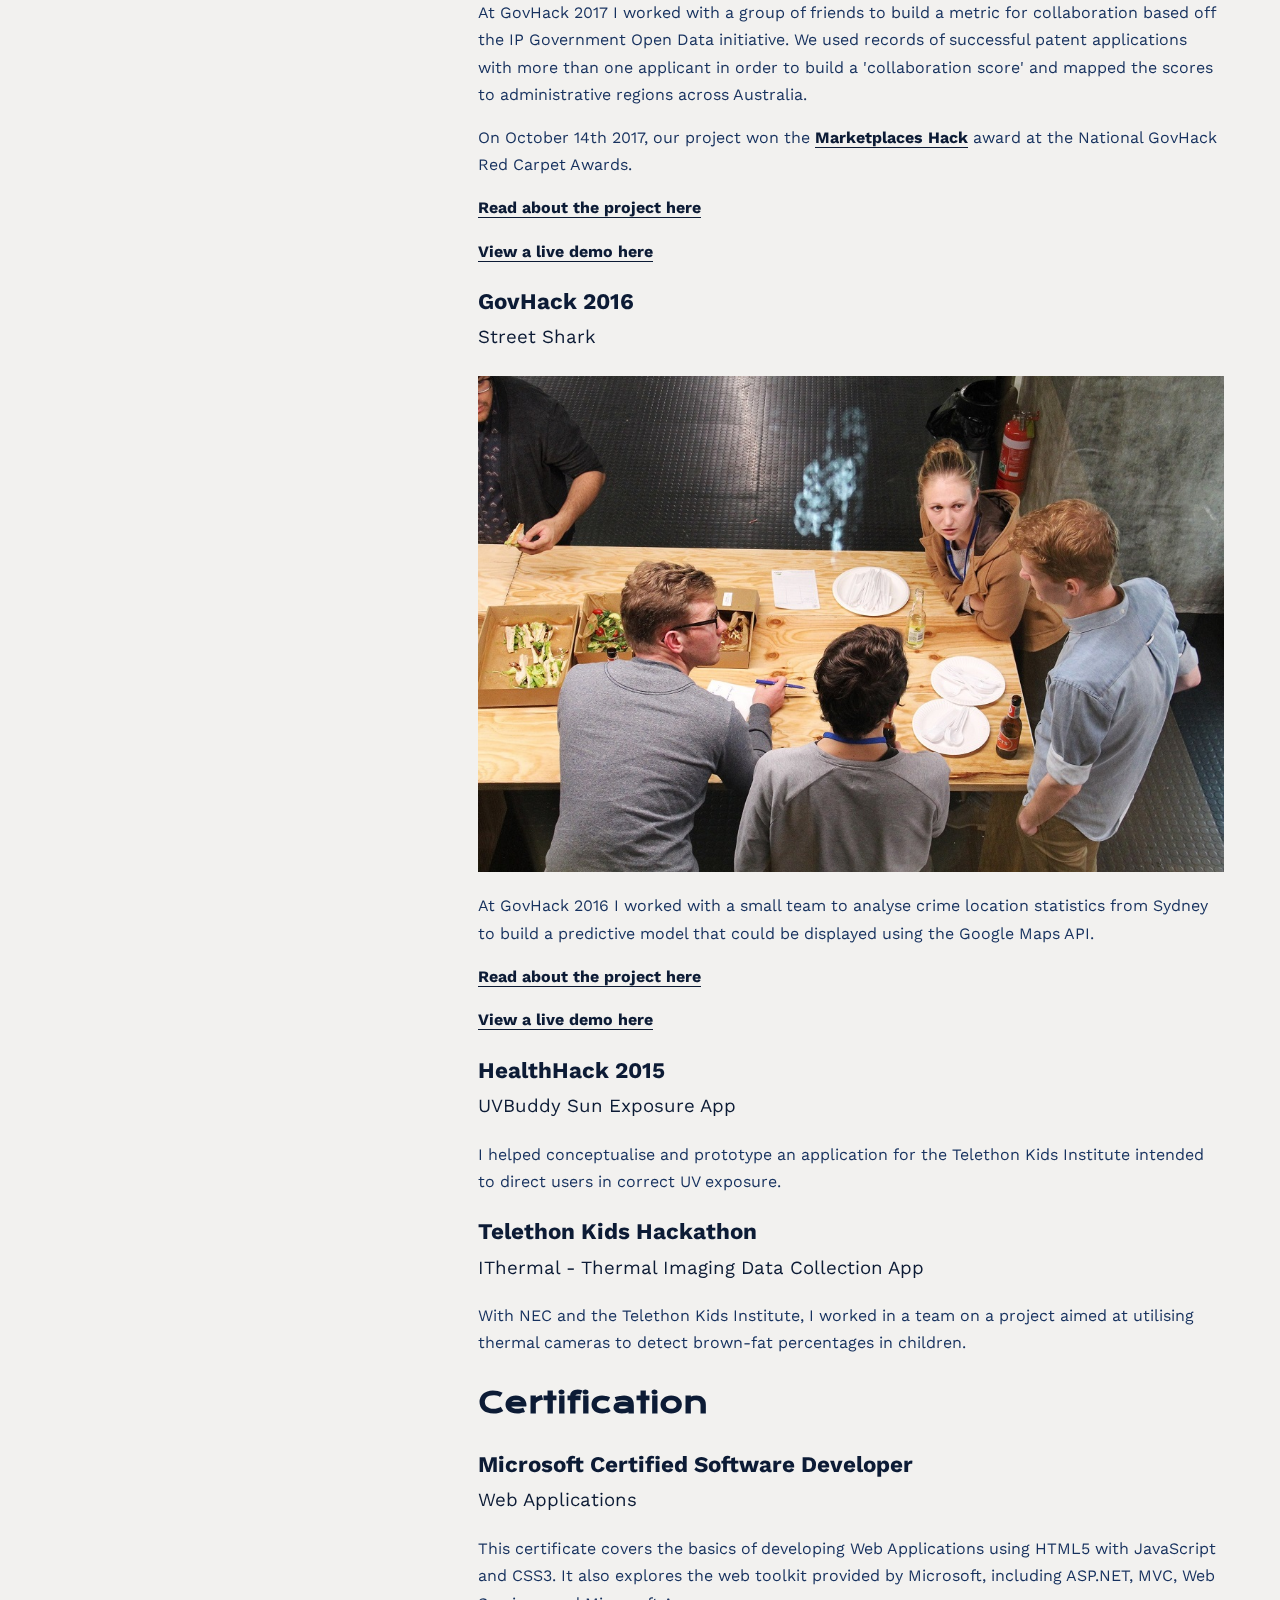
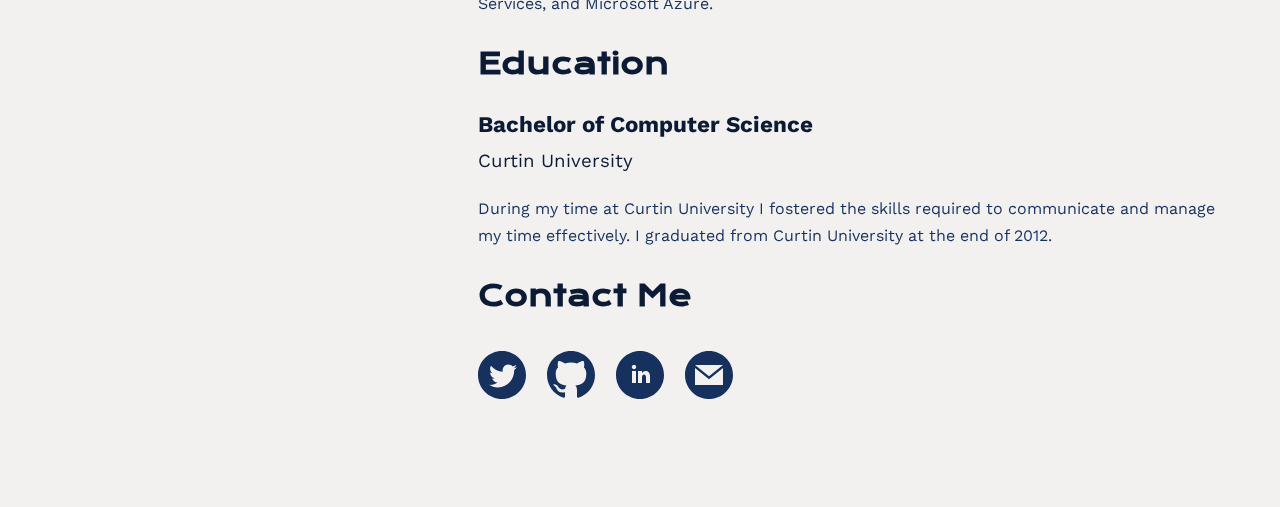
==== commit 163c0213: "Mad SASS skillz" ====
--- a/index.html
+++ b/index.html
@@ -34,15 +34,14 @@
             <h2>Skills</h2>
             <ul class="skills-list">
                 <li>HTML5</li>
+                <li>SASS</li>
                 <li>CSS3</li>
+                <li>TypeScript</li>
                 <li>JavaScript</li>
                 <li>Knockout</li>
                 <li>Angular</li>
                 <li>React</li>
                 <li>Jekyll</li>
-                <li>Gulp</li>
-                <li>Grunt</li>
-                <li>Bootstrap</li>
                 <li>Responsive Design</li>
                 <li>UX Design</li>
                 <li>C#</li>
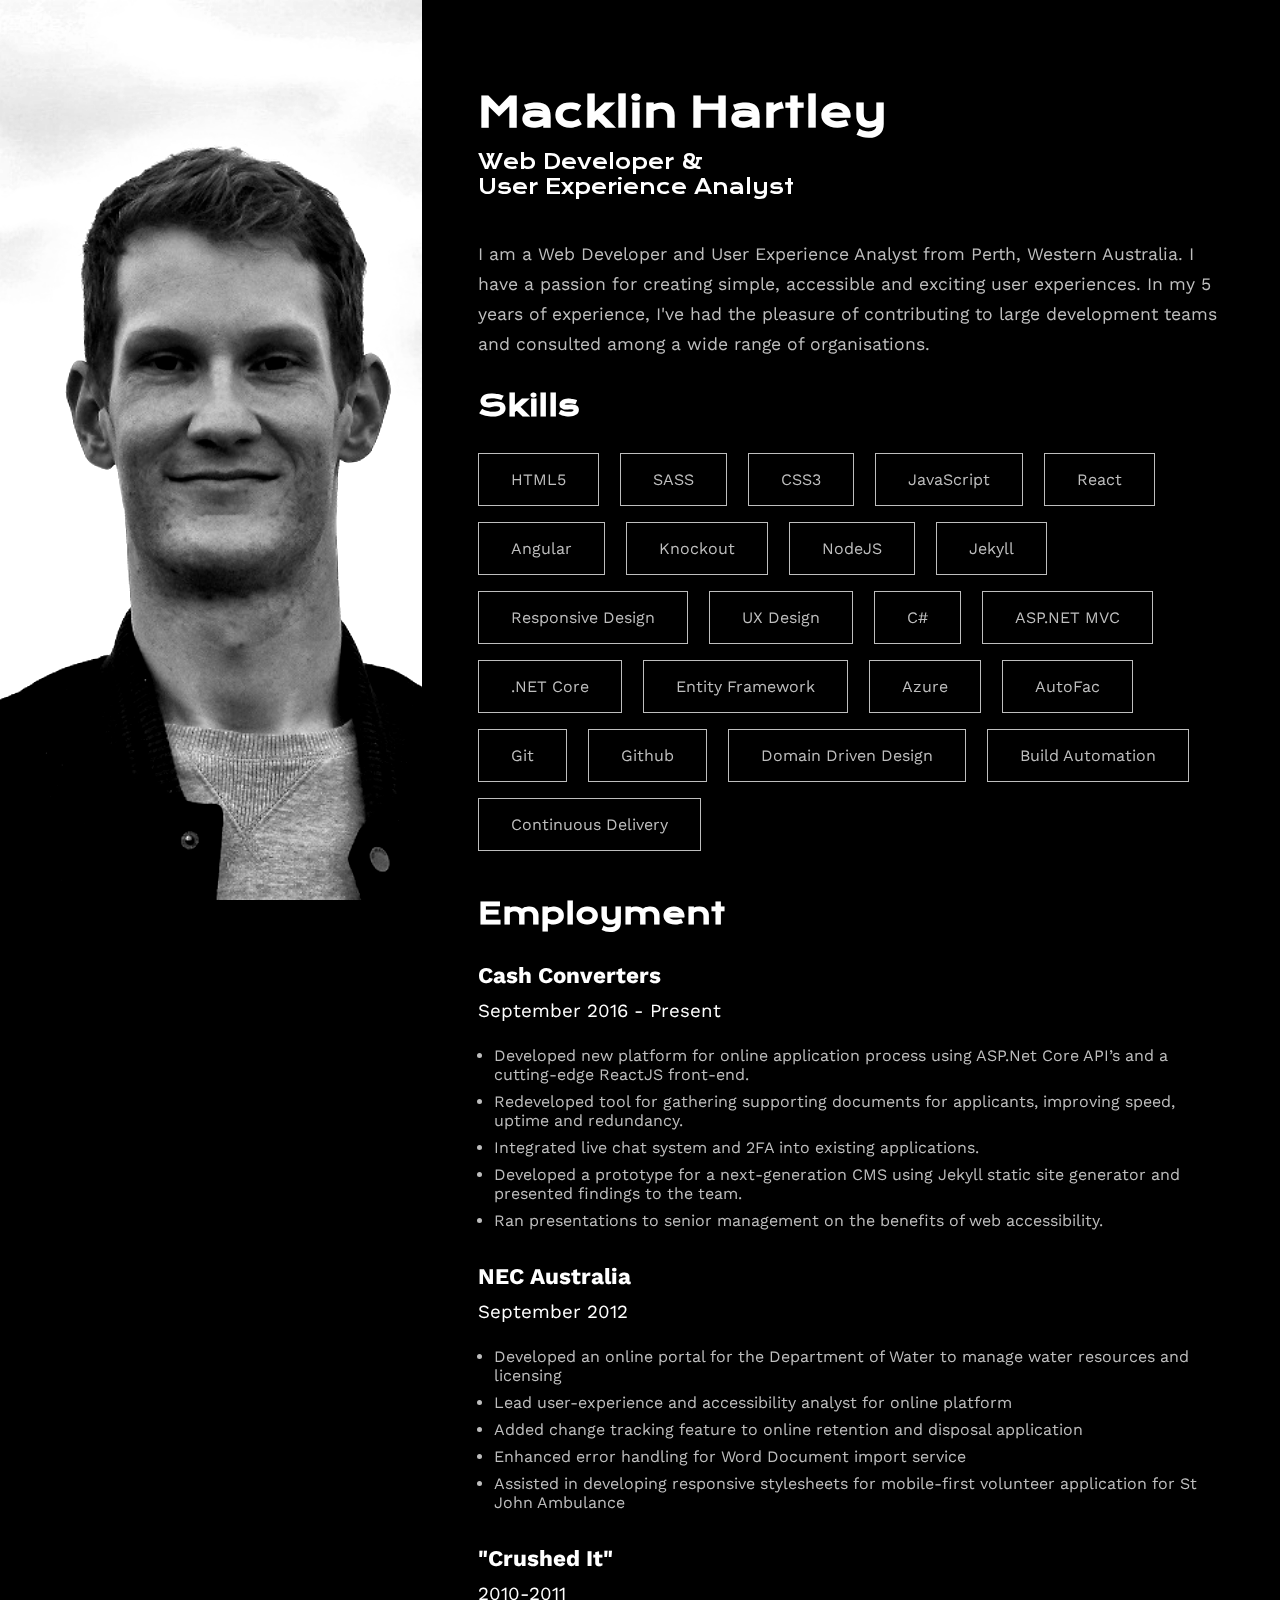
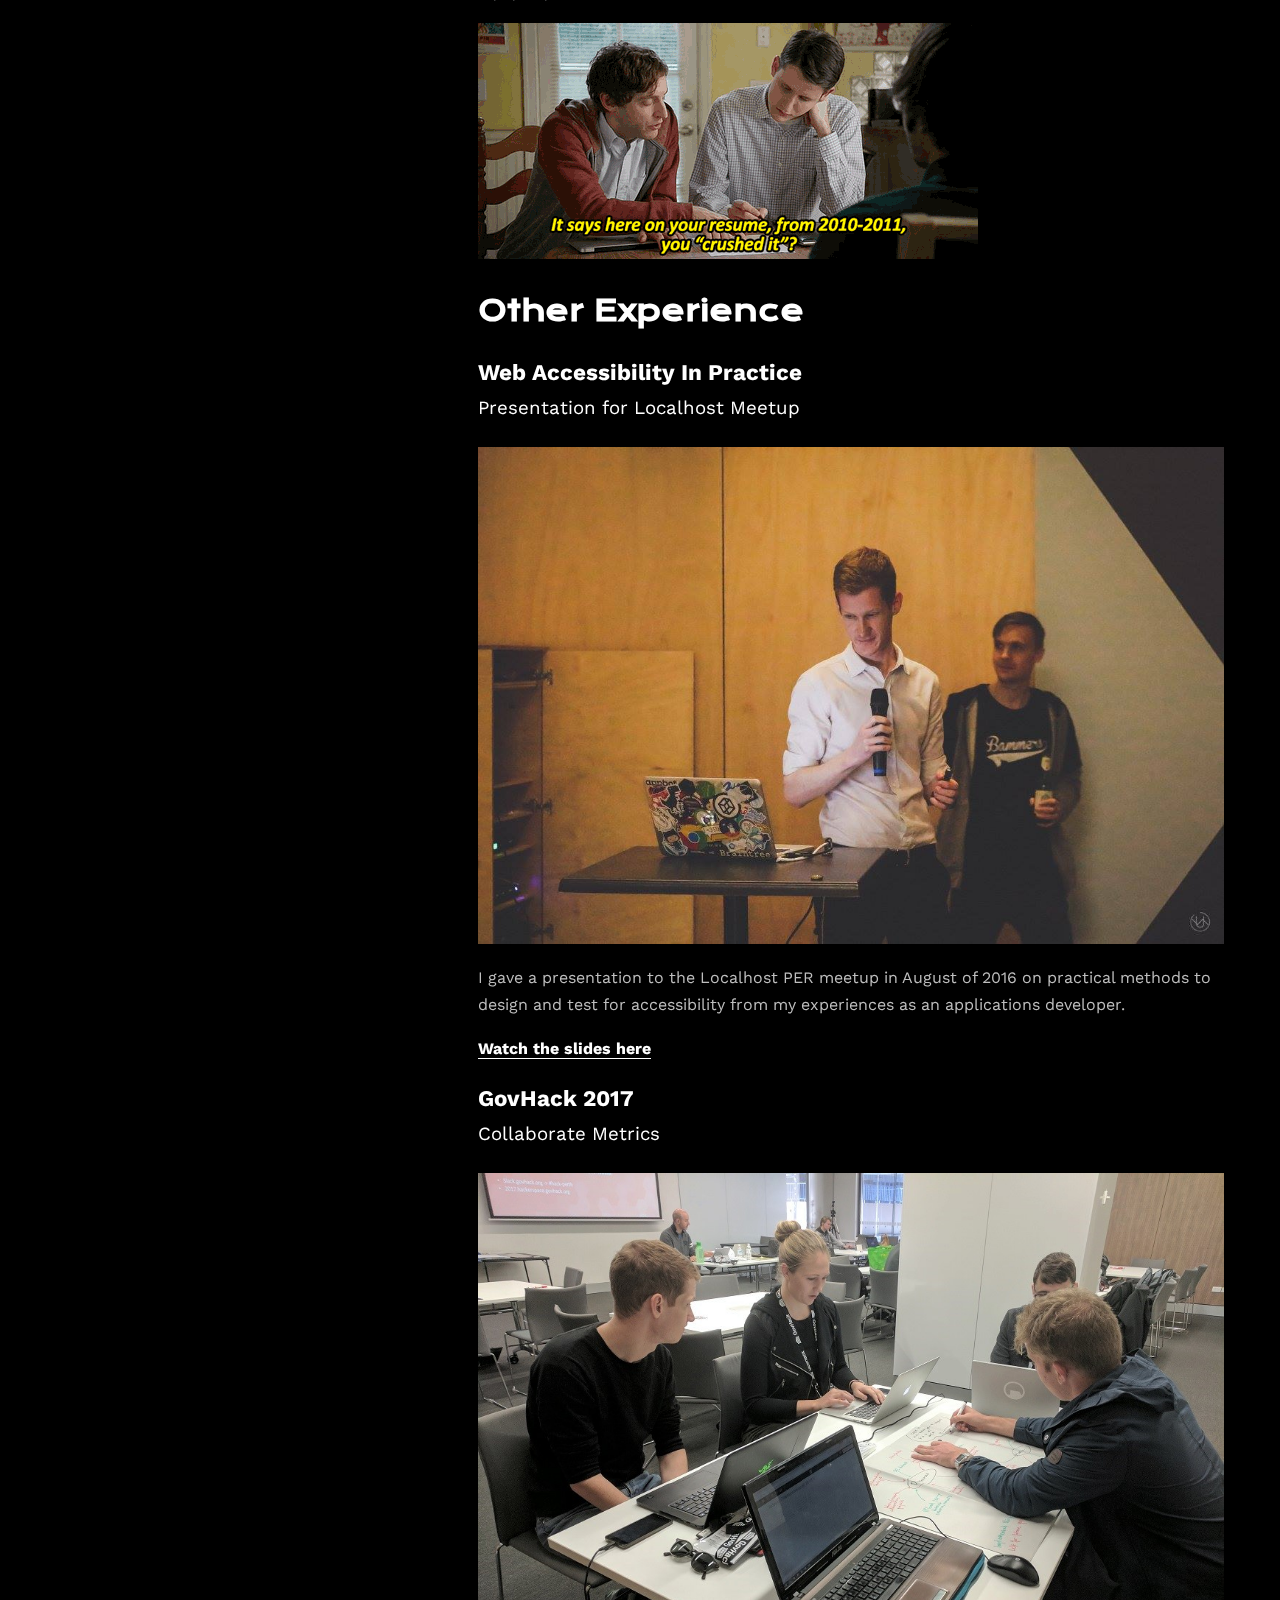
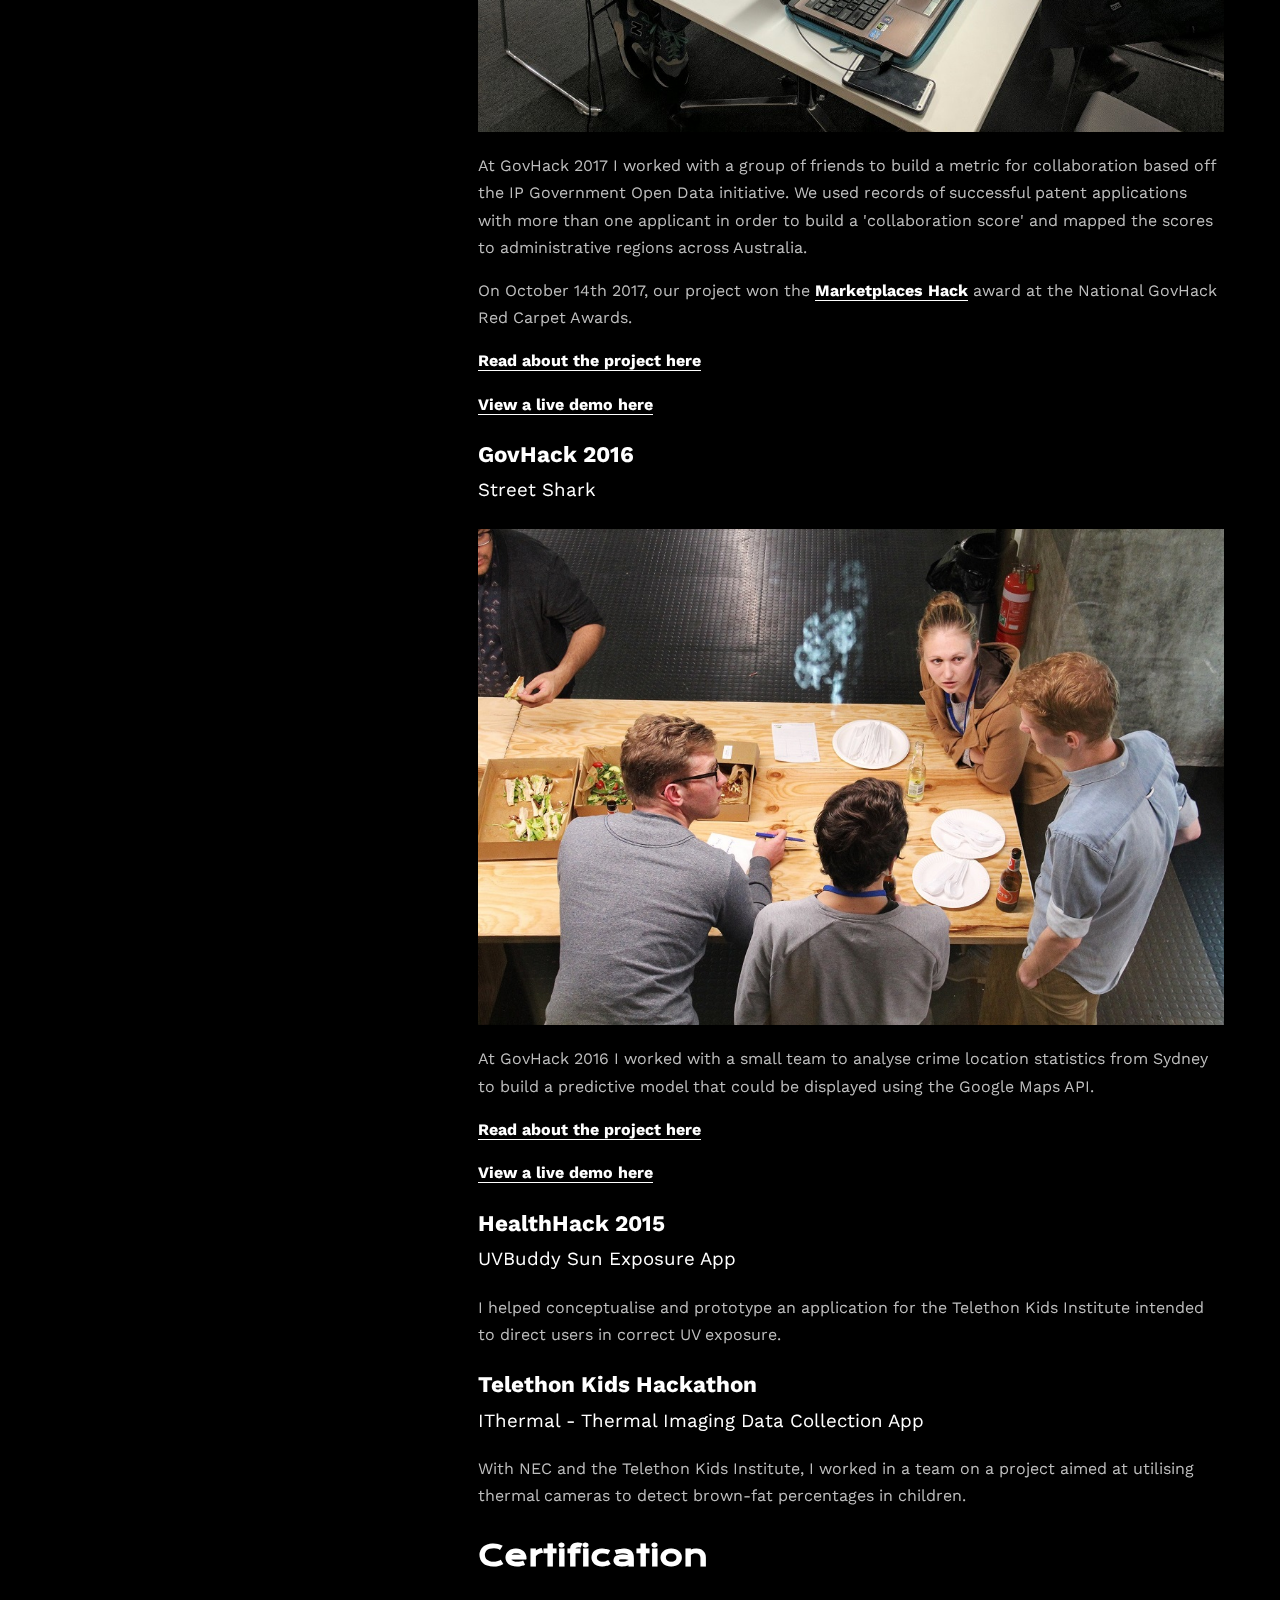
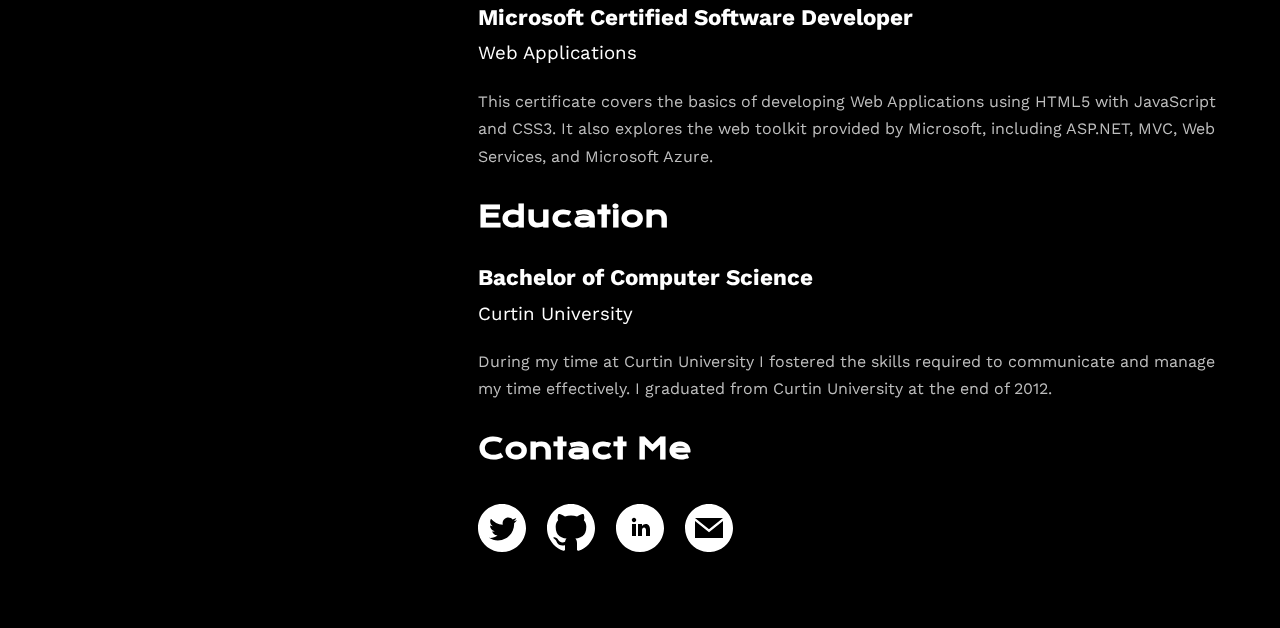
==== commit 9c7e083b: "Black and white" ====
--- a/index.html
+++ b/index.html
@@ -36,20 +36,22 @@
                 <li>HTML5</li>
                 <li>SASS</li>
                 <li>CSS3</li>
-                <li>TypeScript</li>
                 <li>JavaScript</li>
+                <li>React</li>
+                <li>Angular</li>
                 <li>Knockout</li>
-                <li>Angular</li>
-                <li>React</li>
+                <li>NodeJS</li>
                 <li>Jekyll</li>
                 <li>Responsive Design</li>
                 <li>UX Design</li>
                 <li>C#</li>
                 <li>ASP.NET MVC</li>
+                <li>.NET Core</li>
                 <li>Entity Framework</li>
                 <li>Azure</li>
                 <li>AutoFac</li>
-                <li>GIT</li>
+                <li>Git</li>
+                <li>Github</li>
                 <li>Domain Driven Design</li>
                 <li>Build Automation</li>
                 <li>Continuous Delivery</li>
@@ -63,10 +65,11 @@
                 <small>September 2016 - Present</small>
             </h3>
             <ul>
-                <li>Worked on large-scale projects to rebuild and enhance online services</li>
-                <li>Integrated 2FA into an online bank statement download service</li>
-                <li>Ran presentations to senior management on the benefits of web accessibility</li>
-                <li>Integrated live chat system into online loan application platform</li>
+                <li>Developed new platform for online application process using ASP.Net Core API’s and a cutting-edge ReactJS front-end.</li>
+                <li>Redeveloped tool for gathering supporting documents for applicants, improving speed, uptime and redundancy.</li>
+                <li>Integrated live chat system and 2FA into existing applications.</li>
+                <li>Developed a prototype for a next-generation CMS using Jekyll static site generator and presented findings to the team.</li>
+                <li>Ran presentations to senior management on the benefits of web accessibility.</li>
             </ul>
             <h3>
                 NEC Australia
@@ -152,22 +155,22 @@
             <ul class="social">
                 <li>
                     <a href="https://twitter.com/macklin_hartley" target="_blank">
-                        <svg fill="#16315e" xmlns="http://www.w3.org/2000/svg" width="48" height="48" viewBox="0 0 24 24"><path d="M12 0c-6.627 0-12 5.373-12 12s5.373 12 12 12 12-5.373 12-12-5.373-12-12-12zm6.066 9.645c.183 4.04-2.83 8.544-8.164 8.544-1.622 0-3.131-.476-4.402-1.291 1.524.18 3.045-.244 4.252-1.189-1.256-.023-2.317-.854-2.684-1.995.451.086.895.061 1.298-.049-1.381-.278-2.335-1.522-2.304-2.853.388.215.83.344 1.301.359-1.279-.855-1.641-2.544-.889-3.835 1.416 1.738 3.533 2.881 5.92 3.001-.419-1.796.944-3.527 2.799-3.527.825 0 1.572.349 2.096.907.654-.128 1.27-.368 1.824-.697-.215.671-.67 1.233-1.263 1.589.581-.07 1.135-.224 1.649-.453-.384.578-.87 1.084-1.433 1.489z"/></svg>
+                        <svg fill="#fff" xmlns="http://www.w3.org/2000/svg" width="48" height="48" viewBox="0 0 24 24"><path d="M12 0c-6.627 0-12 5.373-12 12s5.373 12 12 12 12-5.373 12-12-5.373-12-12-12zm6.066 9.645c.183 4.04-2.83 8.544-8.164 8.544-1.622 0-3.131-.476-4.402-1.291 1.524.18 3.045-.244 4.252-1.189-1.256-.023-2.317-.854-2.684-1.995.451.086.895.061 1.298-.049-1.381-.278-2.335-1.522-2.304-2.853.388.215.83.344 1.301.359-1.279-.855-1.641-2.544-.889-3.835 1.416 1.738 3.533 2.881 5.92 3.001-.419-1.796.944-3.527 2.799-3.527.825 0 1.572.349 2.096.907.654-.128 1.27-.368 1.824-.697-.215.671-.67 1.233-1.263 1.589.581-.07 1.135-.224 1.649-.453-.384.578-.87 1.084-1.433 1.489z"/></svg>
                     </a>
                 </li>
                 <li>
                     <a href="https://github.com/Macca2805" target="_blank">
-                        <svg fill="#16315e" xmlns="http://www.w3.org/2000/svg" width="48" height="48" viewBox="0 0 24 24"><path d="M12 0c-6.626 0-12 5.373-12 12 0 5.302 3.438 9.8 8.207 11.387.599.111.793-.261.793-.577v-2.234c-3.338.726-4.033-1.416-4.033-1.416-.546-1.387-1.333-1.756-1.333-1.756-1.089-.745.083-.729.083-.729 1.205.084 1.839 1.237 1.839 1.237 1.07 1.834 2.807 1.304 3.492.997.107-.775.418-1.305.762-1.604-2.665-.305-5.467-1.334-5.467-5.931 0-1.311.469-2.381 1.236-3.221-.124-.303-.535-1.524.117-3.176 0 0 1.008-.322 3.301 1.23.957-.266 1.983-.399 3.003-.404 1.02.005 2.047.138 3.006.404 2.291-1.552 3.297-1.23 3.297-1.23.653 1.653.242 2.874.118 3.176.77.84 1.235 1.911 1.235 3.221 0 4.609-2.807 5.624-5.479 5.921.43.372.823 1.102.823 2.222v3.293c0 .319.192.694.801.576 4.765-1.589 8.199-6.086 8.199-11.386 0-6.627-5.373-12-12-12z"/></svg>
+                        <svg fill="#fff" xmlns="http://www.w3.org/2000/svg" width="48" height="48" viewBox="0 0 24 24"><path d="M12 0c-6.626 0-12 5.373-12 12 0 5.302 3.438 9.8 8.207 11.387.599.111.793-.261.793-.577v-2.234c-3.338.726-4.033-1.416-4.033-1.416-.546-1.387-1.333-1.756-1.333-1.756-1.089-.745.083-.729.083-.729 1.205.084 1.839 1.237 1.839 1.237 1.07 1.834 2.807 1.304 3.492.997.107-.775.418-1.305.762-1.604-2.665-.305-5.467-1.334-5.467-5.931 0-1.311.469-2.381 1.236-3.221-.124-.303-.535-1.524.117-3.176 0 0 1.008-.322 3.301 1.23.957-.266 1.983-.399 3.003-.404 1.02.005 2.047.138 3.006.404 2.291-1.552 3.297-1.23 3.297-1.23.653 1.653.242 2.874.118 3.176.77.84 1.235 1.911 1.235 3.221 0 4.609-2.807 5.624-5.479 5.921.43.372.823 1.102.823 2.222v3.293c0 .319.192.694.801.576 4.765-1.589 8.199-6.086 8.199-11.386 0-6.627-5.373-12-12-12z"/></svg>
                     </a>
                 </li>
                 <li>
                     <a href="https://www.linkedin.com/in/macklin-hartley-56b11875" target="_blank">
-                        <svg fill="#16315e" xmlns="http://www.w3.org/2000/svg" width="48" height="48" viewBox="0 0 24 24"><path d="M12 0c-6.627 0-12 5.373-12 12s5.373 12 12 12 12-5.373 12-12-5.373-12-12-12zm-2 16h-2v-6h2v6zm-1-6.891c-.607 0-1.1-.496-1.1-1.109 0-.612.492-1.109 1.1-1.109s1.1.497 1.1 1.109c0 .613-.493 1.109-1.1 1.109zm8 6.891h-1.998v-2.861c0-1.881-2.002-1.722-2.002 0v2.861h-2v-6h2v1.093c.872-1.616 4-1.736 4 1.548v3.359z"/></svg>
+                        <svg fill="#fff" xmlns="http://www.w3.org/2000/svg" width="48" height="48" viewBox="0 0 24 24"><path d="M12 0c-6.627 0-12 5.373-12 12s5.373 12 12 12 12-5.373 12-12-5.373-12-12-12zm-2 16h-2v-6h2v6zm-1-6.891c-.607 0-1.1-.496-1.1-1.109 0-.612.492-1.109 1.1-1.109s1.1.497 1.1 1.109c0 .613-.493 1.109-1.1 1.109zm8 6.891h-1.998v-2.861c0-1.881-2.002-1.722-2.002 0v2.861h-2v-6h2v1.093c.872-1.616 4-1.736 4 1.548v3.359z"/></svg>
                     </a>
                 </li>
                 <li>
                     <a href="mailto:mail@macklin.me">
-                        <svg fill="#16315e" xmlns="http://www.w3.org/2000/svg" width="48" height="48" viewBox="0 0 24 24"><path d="M12 .02c-6.627 0-12 5.373-12 12s5.373 12 12 12 12-5.373 12-12-5.373-12-12-12zm6.99 6.98l-6.99 5.666-6.991-5.666h13.981zm.01 10h-14v-8.505l7 5.673 7-5.672v8.504z"/></svg>
+                        <svg fill="#fff" xmlns="http://www.w3.org/2000/svg" width="48" height="48" viewBox="0 0 24 24"><path d="M12 .02c-6.627 0-12 5.373-12 12s5.373 12 12 12 12-5.373 12-12-5.373-12-12-12zm6.99 6.98l-6.99 5.666-6.991-5.666h13.981zm.01 10h-14v-8.505l7 5.673 7-5.672v8.504z"/></svg>
                     </a>
                 </li>
             </ul>
--- a/css/site.css
+++ b/css/site.css
@@ -2,10 +2,10 @@
 /* Fonts */
 /* Layout */
 body {
-  color: #16315e;
+  color: #bebebe;
   font-size: 135%;
   overflow-y: scroll;
-  background: #F2F1EF;
+  background: #000;
   font-family: "Work Sans", sans-serif;
   margin: 0;
   padding: 0;
@@ -18,7 +18,7 @@
     font-size: 100%; } }
 
 header {
-  background: #0c1b35;
+  background: #fff;
   position: fixed;
   top: 0;
   left: 0;
@@ -32,9 +32,9 @@
     background-position: center center;
     background-repeat: no-repeat;
     background-size: cover;
-    background-color: #0c1b35;
-    mix-blend-mode: lighten;
-    filter: brightness(150%) contrast(80%) saturate(130%) grayscale(1); }
+    background-color: #fff;
+    mix-blend-mode: darken;
+    filter: brightness(125%) contrast(125%) grayscale(1); }
   header .bio {
     width: 100%; }
 
@@ -71,7 +71,7 @@
     padding: 0 1.5em; } }
 
 article > section:last-child {
-  padding-bottom: 4em; }
+  padding-bottom: 2em; }
 
 /* Headings */
 h1,
@@ -82,7 +82,7 @@
   font-weight: bold;
   margin: 1em 0;
   line-height: 1.25;
-  color: #0c1b35; }
+  color: #fff; }
 
 h3,
 h4 {
@@ -113,7 +113,7 @@
 
 @media screen and (max-width: 767px) {
   h1, h2, h3, h4, p {
-    margin: 0.5em 0; } }
+    margin: 1em 0 0.5em; } }
 
 ul {
   padding-left: 1em;
@@ -145,7 +145,7 @@
 a,
 a:hover,
 a:focus {
-  color: #0c1b35;
+  color: #fff;
   font-weight: bold;
   text-decoration: none;
   border-bottom: 1px solid; }
@@ -174,11 +174,11 @@
   display: inline-block;
   margin: 0 1em 1em 0;
   padding: 1em 2em;
-  border: 1px solid #16315e; }
+  border: 1px solid #bebebe; }
 
 @media screen and (max-width: 767px) {
   ul.skills-list > li {
     display: inline-block;
     margin: 0 0.5em 0.5em 0;
     padding: 0.5em 1em;
-    border: 1px solid #16315e; } }
+    border: 1px solid #bebebe; } }
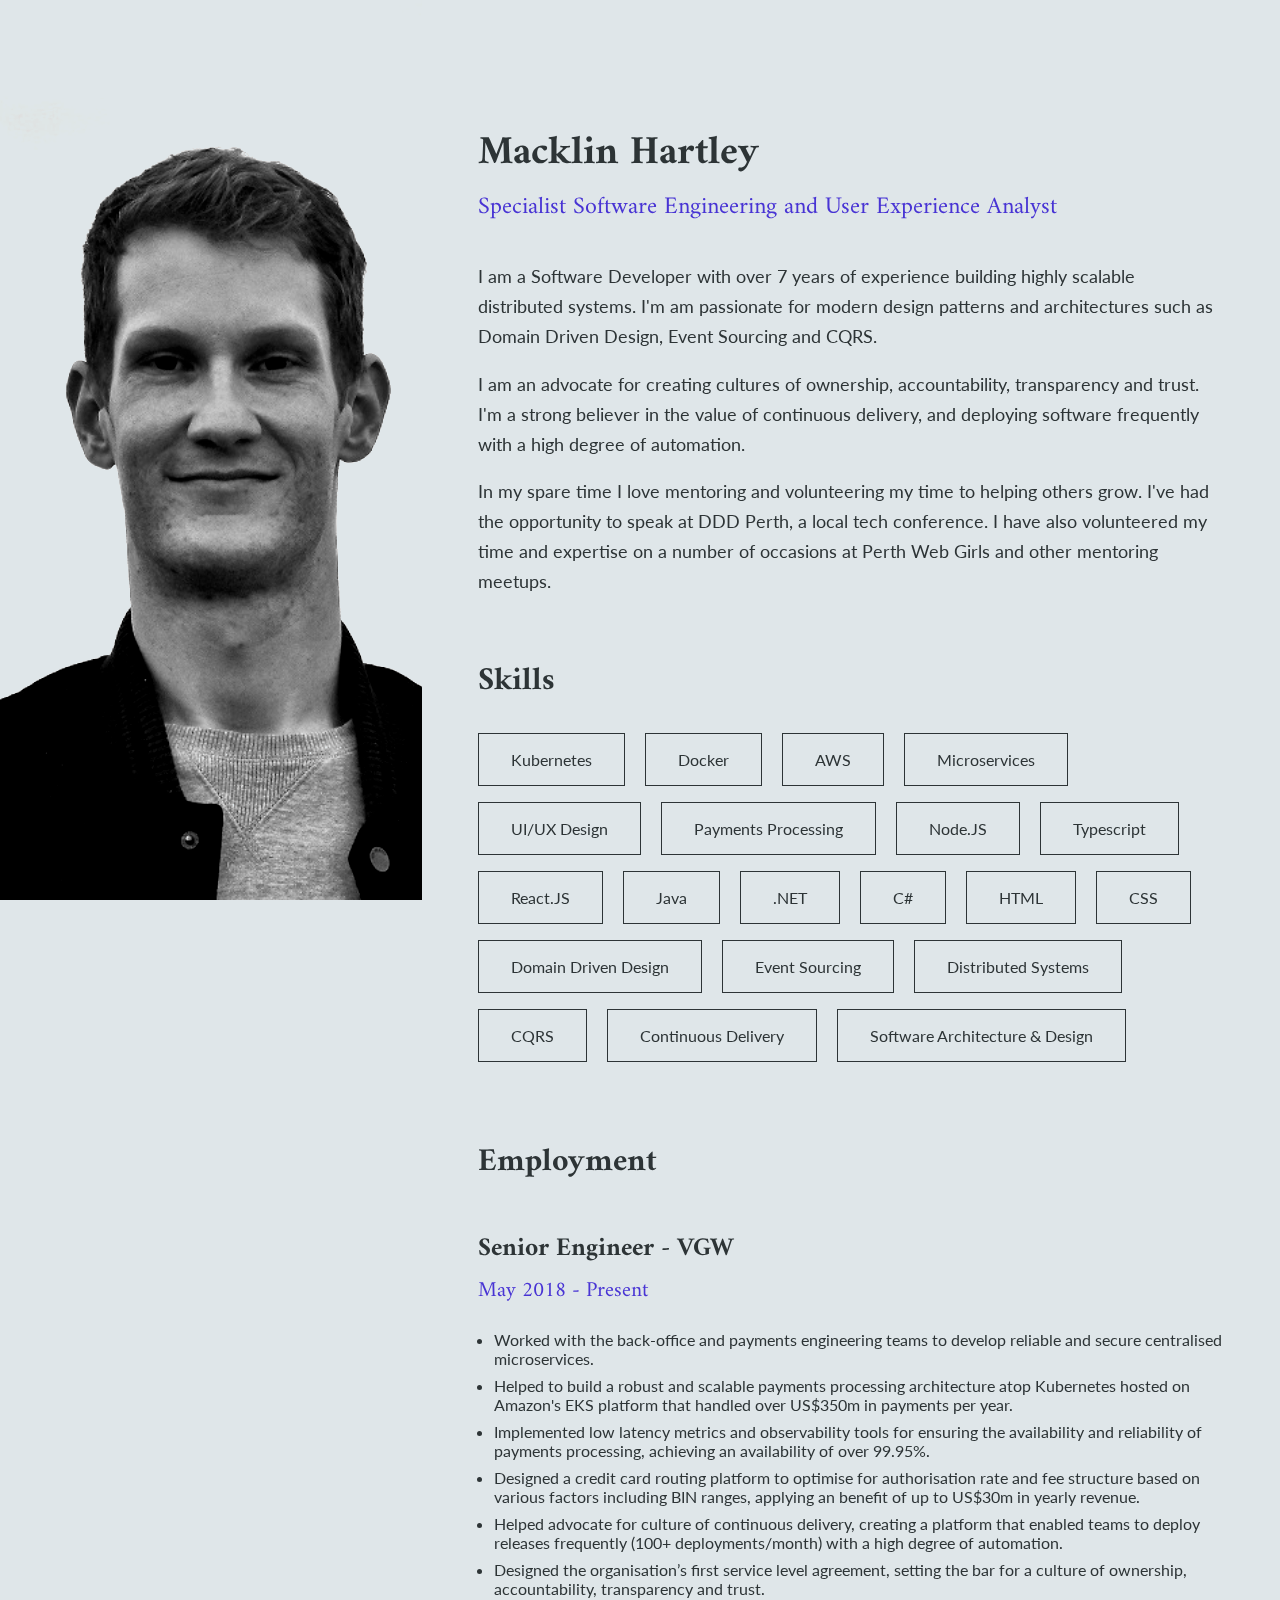
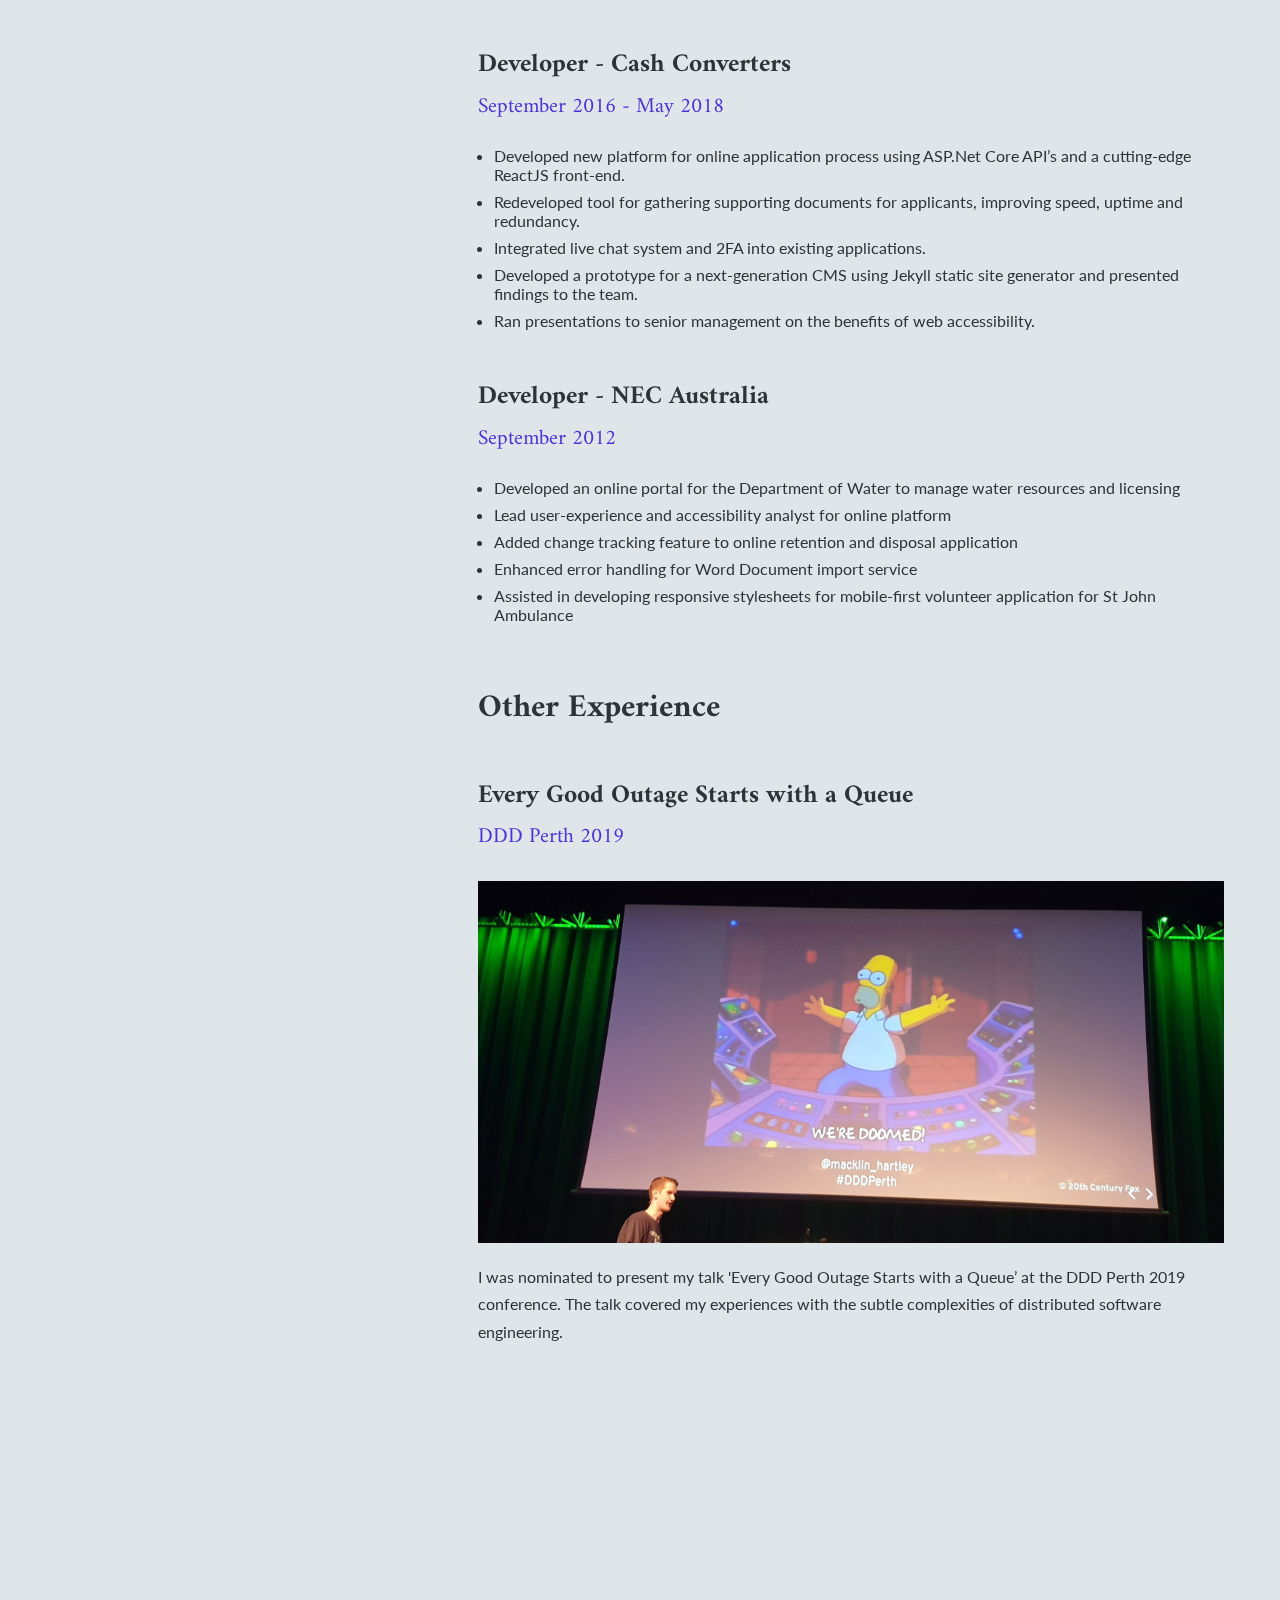
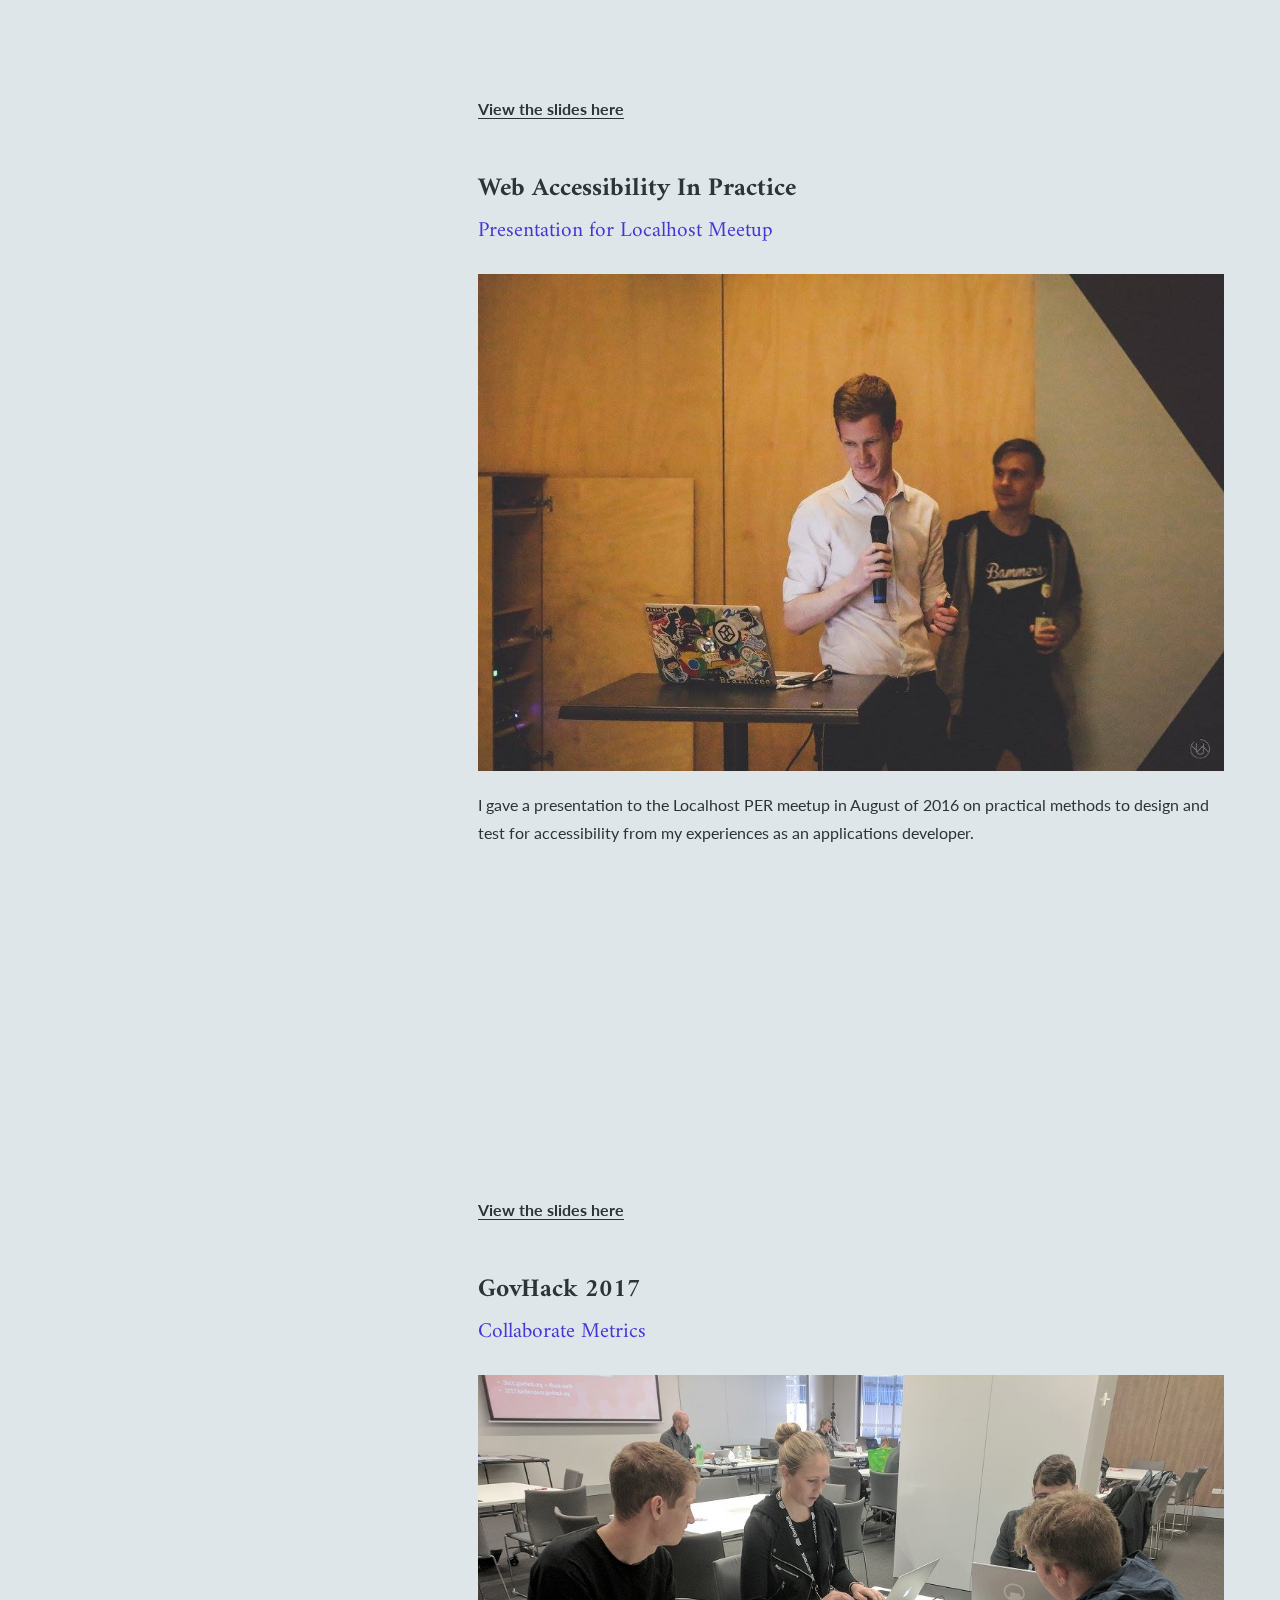
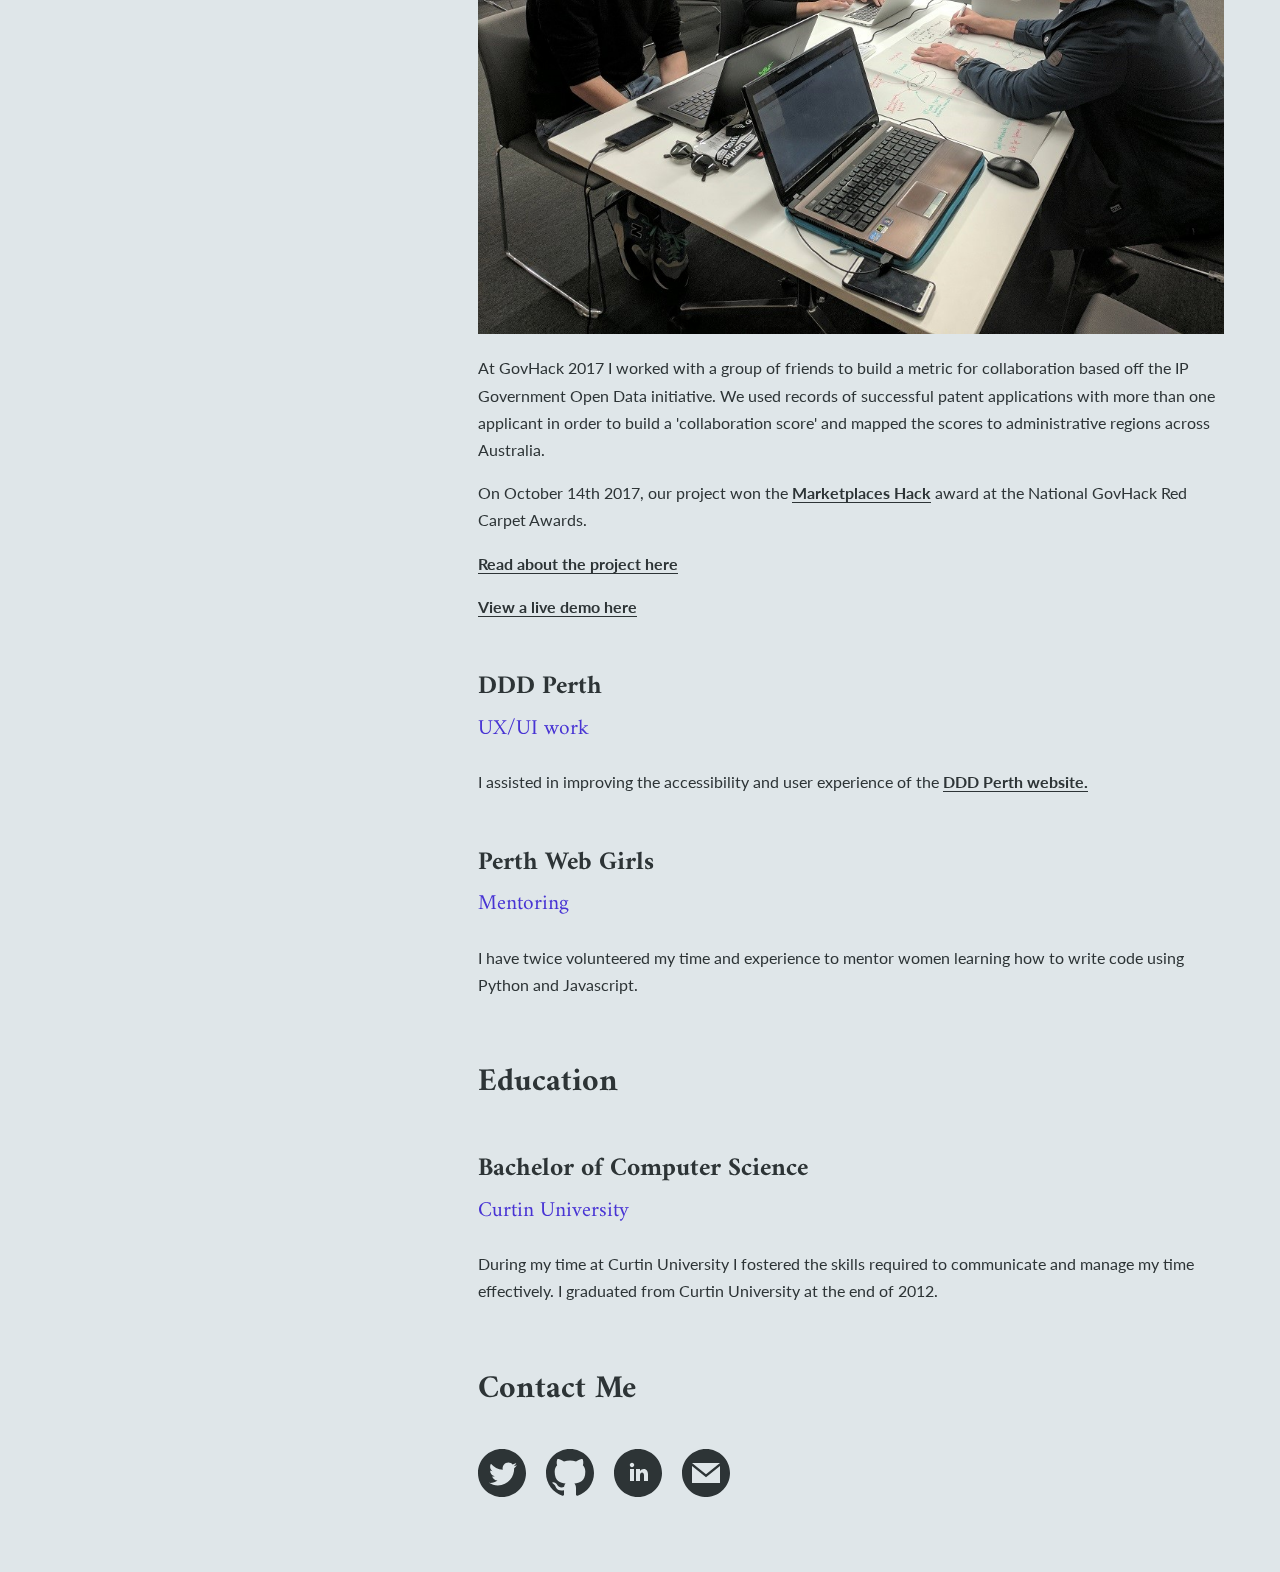
==== commit fc400829: "Update 2020" ====
--- a/index.html
+++ b/index.html
@@ -6,7 +6,7 @@
     <meta name="viewport" content="width=device-width">
 
     <!-- Fonts -->
-    <link href="https://fonts.googleapis.com/css?family=Krona+One|Work+Sans:500+700" rel="stylesheet">
+    <link href="https://fonts.googleapis.com/css2?family=Amiri:wght@700&family=Lato&display=swap" rel="stylesheet">
 
     <!-- Stylesheets -->
     <link rel="stylesheet" type="text/css" href="css/site.css" />
@@ -15,64 +15,89 @@
 <body>
     <header>
         <div class="bio-img"></div>
-        <div class="bio">            
+        <div class="bio">
         </div>
     </header>
-    
+
     <article>
         <section>
             <h1>
                 Macklin Hartley
-                <small>Web Developer &amp;<br/>User Experience Analyst</small>
+                <small>Specialist Software Engineering and User Experience Analyst</small>
             </h1>
-            <p class="lead">I am a Web Developer and User Experience Analyst from Perth, Western Australia. I have a passion for creating
-                simple, accessible and exciting user experiences. In my 5 years of experience, I've had the pleasure of contributing to large development teams and consulted among
-                a wide range of organisations.</p>
-        </section>
-        
+            <p class="lead">I am a Software Developer with over 7 years of experience building highly scalable
+                distributed systems. I'm am passionate for modern design patterns and architectures such as Domain
+                Driven Design, Event Sourcing and CQRS.</p>
+            <p class="lead">I am an advocate for creating cultures of ownership, accountability, transparency and trust.
+                I'm a strong believer in the value of continuous delivery, and deploying software frequently with a high
+                degree of automation.</p>
+            <p class="lead">In my spare time I love mentoring and volunteering my time to helping others grow. I've had
+                the opportunity to speak at DDD Perth, a local tech conference. I have also volunteered my time and
+                expertise on a number of occasions at Perth Web Girls and other mentoring meetups.</p>
+        </section>
+
         <section>
             <h2>Skills</h2>
             <ul class="skills-list">
-                <li>HTML5</li>
-                <li>SASS</li>
-                <li>CSS3</li>
-                <li>JavaScript</li>
-                <li>React</li>
-                <li>Angular</li>
-                <li>Knockout</li>
-                <li>NodeJS</li>
-                <li>Jekyll</li>
-                <li>Responsive Design</li>
-                <li>UX Design</li>
+                <li>Kubernetes</li>
+                <li>Docker</li>
+                <li>AWS</li>
+                <li>Microservices</li>
+                <li>UI/UX Design</li>
+                <li>Payments Processing</li>
+                <li>Node.JS</li>
+                <li>Typescript</li>
+                <li>React.JS</li>
+                <li>Java</li>
+                <li>.NET</li>
                 <li>C#</li>
-                <li>ASP.NET MVC</li>
-                <li>.NET Core</li>
-                <li>Entity Framework</li>
-                <li>Azure</li>
-                <li>AutoFac</li>
-                <li>Git</li>
-                <li>Github</li>
+                <li>HTML</li>
+                <li>CSS</li>
                 <li>Domain Driven Design</li>
-                <li>Build Automation</li>
+                <li>Event Sourcing</li>
+                <li>Distributed Systems</li>
+                <li>CQRS</li>
                 <li>Continuous Delivery</li>
-            </ul>
-        </section>
-        
+                <li>Software Architecture & Design</li>
+            </ul>
+        </section>
+
         <section>
             <h2>Employment</h2>
             <h3>
-                Cash Converters
-                <small>September 2016 - Present</small>
+                Senior Engineer - VGW
+                <small>May 2018 - Present</small>
             </h3>
             <ul>
-                <li>Developed new platform for online application process using ASP.Net Core API’s and a cutting-edge ReactJS front-end.</li>
-                <li>Redeveloped tool for gathering supporting documents for applicants, improving speed, uptime and redundancy.</li>
+                <li>Worked with the back-office and payments engineering teams to develop reliable and secure
+                    centralised microservices.</li>
+                <li>Helped to build a robust and scalable payments processing architecture atop Kubernetes hosted on
+                    Amazon's EKS platform that handled over US$350m in payments per year.</li>
+                <li>Implemented low latency metrics and observability tools for ensuring the availability and
+                    reliability of payments processing, achieving an availability of over 99.95%.</li>
+                <li>Designed a credit card routing platform to optimise for authorisation rate and fee structure based
+                    on various factors including BIN ranges, applying an benefit of up to US$30m in yearly revenue.</li>
+                <li>Helped advocate for culture of continuous delivery, creating a platform that enabled teams to deploy
+                    releases frequently (100+ deployments/month) with a high degree of automation.</li>
+                <li>Designed the organisation’s first service level agreement, setting the bar for a culture of
+                    ownership, accountability, transparency and trust.</li>
+            </ul>
+            <h3>
+                Developer - Cash Converters
+                <small>September 2016 - May 2018</small>
+            </h3>
+            <ul>
+                <li>Developed new platform for online application process using ASP.Net Core API’s and a cutting-edge
+                    ReactJS front-end.</li>
+                <li>Redeveloped tool for gathering supporting documents for applicants, improving speed, uptime and
+                    redundancy.</li>
                 <li>Integrated live chat system and 2FA into existing applications.</li>
-                <li>Developed a prototype for a next-generation CMS using Jekyll static site generator and presented findings to the team.</li>
+                <li>Developed a prototype for a next-generation CMS using Jekyll static site generator and presented
+                    findings to the team.</li>
                 <li>Ran presentations to senior management on the benefits of web accessibility.</li>
             </ul>
             <h3>
-                NEC Australia
+                Developer - NEC Australia
                 <small>September 2012</small>
             </h3>
             <ul>
@@ -80,63 +105,78 @@
                 <li>Lead user-experience and accessibility analyst for online platform</li>
                 <li>Added change tracking feature to online retention and disposal application</li>
                 <li>Enhanced error handling for Word Document import service</li>
-                <li>Assisted in developing responsive stylesheets for mobile-first volunteer application for St John Ambulance</li>
-            </ul>
-            <h3>
-                "Crushed It"
-                <small>2010-2011</small>
-                <img class="responsive" src="/img/crushedit.gif" />
-            </h3>
+                <li>Assisted in developing responsive stylesheets for mobile-first volunteer application for St John
+                    Ambulance</li>
+            </ul>
         </section>
 
         <section>
             <h2>Other Experience</h2>
+            <h3>
+                Every Good Outage Starts with a Queue
+                <small>DDD Perth 2019</small>
+            </h3>
+            <img class="responsive" src="img/ddd.jpeg" />
+            <p>I was nominated to present my talk 'Every Good Outage Starts with a
+                Queue’ at the DDD Perth 2019 conference. The talk covered my experiences with the subtle complexities of
+                distributed software
+                engineering.</p>
+            <iframe width="560" height="315" src="https://www.youtube.com/embed/1ZurB1gCVP8" frameborder="0"
+                allow="accelerometer; autoplay; encrypted-media; gyroscope; picture-in-picture"
+                allowfullscreen></iframe>
+            <p>
+                <a
+                    href="https://docs.google.com/presentation/d/1hkwOsv_WBEgkPQ2vQia6sr013slhcL30ov9M7FjZ7G8/pub?start=false&loop=false&delayms=3000">
+                    View the slides here
+                </a>
+            </p>
             <h3>
                 Web Accessibility In Practice
                 <small>Presentation for Localhost Meetup</small>
             </h3>
             <img class="responsive" src="img/localhost.jpg" />
-            <p>I gave a presentation to the Localhost PER meetup in August of 2016 on practical methods to design and test for accessibility from my experiences as an applications developer.</p>
-            <p><a href="https://docs.google.com/presentation/d/1hkwOsv_WBEgkPQ2vQia6sr013slhcL30ov9M7FjZ7G8/pub?start=false&loop=false&delayms=3000">Watch the slides here</a></p>
+            <p>I gave a presentation to the Localhost PER meetup in August of 2016 on practical methods to design and
+                test for accessibility from my experiences as an applications developer.</p>
+            <iframe width="560" height="315" src="https://www.youtube.com/embed/fxtZCsEoB3E" frameborder="0"
+                allow="accelerometer; autoplay; encrypted-media; gyroscope; picture-in-picture"
+                allowfullscreen></iframe>
+            <p>
+                <a
+                    href="https://docs.google.com/presentation/d/1hkwOsv_WBEgkPQ2vQia6sr013slhcL30ov9M7FjZ7G8/pub?start=false&loop=false&delayms=3000">
+                    View the slides here
+                </a>
+            </p>
             <h3>
                 GovHack 2017
                 <small>Collaborate Metrics</small>
             </h3>
             <img class="responsive" src="img/govhack17.jpg" />
-            <p>At GovHack 2017 I worked with a group of friends to build a metric for collaboration based off the IP Government Open Data initiative. We used records of successful patent applications with more than one applicant in order to build a 'collaboration score' and mapped the scores to administrative regions across Australia.</p>
-            <p>On October 14th 2017, our project won the <a href="https://govhack.org/media-hub/in-the-news/media-release-red-carpet-award-marketplaces-hack/">Marketplaces Hack</a> award at the National GovHack Red Carpet Awards.</p>
+            <p>At GovHack 2017 I worked with a group of friends to build a metric for collaboration based off
+                the IP
+                Government Open Data initiative. We used records of successful patent applications with more
+                than one
+                applicant in order to build a 'collaboration score' and mapped the scores to administrative
+                regions
+                across Australia.</p>
+            <p>On October 14th 2017, our project won the <a
+                    href="https://govhack.org/media-hub/in-the-news/media-release-red-carpet-award-marketplaces-hack/">Marketplaces
+                    Hack</a> award at the National GovHack Red Carpet Awards.</p>
             <p><a href="https://github.com/Macca2805/collaboration-metrics">Read about the project here</a></p>
-            <p><a href="http://macklin.me/collaboration-metrics/">View a live demo here</a></p>            
-            <h3>
-                GovHack 2016
-                <small>Street Shark</small>
-            </h3>
-            <img class="responsive" src="img/govhack16.jpg" />
-            <p>At GovHack 2016 I worked with a small team to analyse crime location statistics from Sydney to build a predictive model that could be displayed using the Google Maps API.</p>
-            <p><a href="https://github.com/Macca2805/street-shark">Read about the project here</a></p>
-            <p><a href="http://macklin.me/street-shark/">View a live demo here</a></p>
-            <h3>
-                HealthHack 2015
-                <small>UVBuddy Sun Exposure App</small>
-            </h3>
-            <p>I helped conceptualise and prototype an application for the Telethon Kids Institute intended to direct users in correct
-                UV exposure.</p>
-            <h3>
-                Telethon Kids Hackathon
-                <small>IThermal - Thermal Imaging Data Collection App</small>
-            </h3>
-            <p>With NEC and the Telethon Kids Institute, I worked in a team on a project aimed at utilising thermal cameras to detect
-                brown-fat percentages in children.</p>
-        </section>
-
-        <section>
-            <h2>Certification</h2>
-            <h3>
-                Microsoft Certified Software Developer
-                <small>Web Applications</small>
-            </h3>
-            <p>This certificate covers the basics of developing Web Applications using HTML5 with JavaScript and CSS3. It also explores
-                the web toolkit provided by Microsoft, including ASP.NET, MVC, Web Services, and Microsoft Azure.</p>
+            <p><a href="http://macklin.me/collaboration-metrics/">View a live demo here</a></p>
+            <h3>
+                DDD Perth
+                <small>UX/UI work</small>
+            </h3>
+            <p>I assisted in improving the accessibility and user experience of the <a href="https://dddperth.com/">DDD
+                    Perth website.</a></p>
+            <h3>
+                Perth Web Girls
+                <small>Mentoring</small>
+            </h3>
+            <p>
+                I have twice volunteered my time and experience to mentor women learning how to write code using
+                Python and Javascript.
+            </p>
         </section>
 
         <section>
@@ -145,32 +185,47 @@
                 Bachelor of Computer Science
                 <small>Curtin University</small>
             </h3>
-            <p>During my time at Curtin University I fostered the skills required to communicate and manage my time effectively.
-                I graduated from Curtin University at the end of 2012.</p>
+            <p>During my time at Curtin University I fostered the skills required to communicate and manage my time
+                effectively. I graduated from Curtin University at the end of 2012.</p>
         </section>
 
         <section>
             <h2>Contact Me</h2>
-                
             <ul class="social">
                 <li>
                     <a href="https://twitter.com/macklin_hartley" target="_blank">
-                        <svg fill="#fff" xmlns="http://www.w3.org/2000/svg" width="48" height="48" viewBox="0 0 24 24"><path d="M12 0c-6.627 0-12 5.373-12 12s5.373 12 12 12 12-5.373 12-12-5.373-12-12-12zm6.066 9.645c.183 4.04-2.83 8.544-8.164 8.544-1.622 0-3.131-.476-4.402-1.291 1.524.18 3.045-.244 4.252-1.189-1.256-.023-2.317-.854-2.684-1.995.451.086.895.061 1.298-.049-1.381-.278-2.335-1.522-2.304-2.853.388.215.83.344 1.301.359-1.279-.855-1.641-2.544-.889-3.835 1.416 1.738 3.533 2.881 5.92 3.001-.419-1.796.944-3.527 2.799-3.527.825 0 1.572.349 2.096.907.654-.128 1.27-.368 1.824-.697-.215.671-.67 1.233-1.263 1.589.581-.07 1.135-.224 1.649-.453-.384.578-.87 1.084-1.433 1.489z"/></svg>
+                        <svg fill="#2d3436" xmlns="http://www.w3.org/2000/svg" width="48" height="48"
+                            viewBox="0 0 24 24">
+                            <path
+                                d="M12 0c-6.627 0-12 5.373-12 12s5.373 12 12 12 12-5.373 12-12-5.373-12-12-12zm6.066 9.645c.183 4.04-2.83 8.544-8.164 8.544-1.622 0-3.131-.476-4.402-1.291 1.524.18 3.045-.244 4.252-1.189-1.256-.023-2.317-.854-2.684-1.995.451.086.895.061 1.298-.049-1.381-.278-2.335-1.522-2.304-2.853.388.215.83.344 1.301.359-1.279-.855-1.641-2.544-.889-3.835 1.416 1.738 3.533 2.881 5.92 3.001-.419-1.796.944-3.527 2.799-3.527.825 0 1.572.349 2.096.907.654-.128 1.27-.368 1.824-.697-.215.671-.67 1.233-1.263 1.589.581-.07 1.135-.224 1.649-.453-.384.578-.87 1.084-1.433 1.489z" />
+                        </svg>
                     </a>
                 </li>
                 <li>
                     <a href="https://github.com/Macca2805" target="_blank">
-                        <svg fill="#fff" xmlns="http://www.w3.org/2000/svg" width="48" height="48" viewBox="0 0 24 24"><path d="M12 0c-6.626 0-12 5.373-12 12 0 5.302 3.438 9.8 8.207 11.387.599.111.793-.261.793-.577v-2.234c-3.338.726-4.033-1.416-4.033-1.416-.546-1.387-1.333-1.756-1.333-1.756-1.089-.745.083-.729.083-.729 1.205.084 1.839 1.237 1.839 1.237 1.07 1.834 2.807 1.304 3.492.997.107-.775.418-1.305.762-1.604-2.665-.305-5.467-1.334-5.467-5.931 0-1.311.469-2.381 1.236-3.221-.124-.303-.535-1.524.117-3.176 0 0 1.008-.322 3.301 1.23.957-.266 1.983-.399 3.003-.404 1.02.005 2.047.138 3.006.404 2.291-1.552 3.297-1.23 3.297-1.23.653 1.653.242 2.874.118 3.176.77.84 1.235 1.911 1.235 3.221 0 4.609-2.807 5.624-5.479 5.921.43.372.823 1.102.823 2.222v3.293c0 .319.192.694.801.576 4.765-1.589 8.199-6.086 8.199-11.386 0-6.627-5.373-12-12-12z"/></svg>
+                        <svg fill="#2d3436" xmlns="http://www.w3.org/2000/svg" width="48" height="48"
+                            viewBox="0 0 24 24">
+                            <path
+                                d="M12 0c-6.626 0-12 5.373-12 12 0 5.302 3.438 9.8 8.207 11.387.599.111.793-.261.793-.577v-2.234c-3.338.726-4.033-1.416-4.033-1.416-.546-1.387-1.333-1.756-1.333-1.756-1.089-.745.083-.729.083-.729 1.205.084 1.839 1.237 1.839 1.237 1.07 1.834 2.807 1.304 3.492.997.107-.775.418-1.305.762-1.604-2.665-.305-5.467-1.334-5.467-5.931 0-1.311.469-2.381 1.236-3.221-.124-.303-.535-1.524.117-3.176 0 0 1.008-.322 3.301 1.23.957-.266 1.983-.399 3.003-.404 1.02.005 2.047.138 3.006.404 2.291-1.552 3.297-1.23 3.297-1.23.653 1.653.242 2.874.118 3.176.77.84 1.235 1.911 1.235 3.221 0 4.609-2.807 5.624-5.479 5.921.43.372.823 1.102.823 2.222v3.293c0 .319.192.694.801.576 4.765-1.589 8.199-6.086 8.199-11.386 0-6.627-5.373-12-12-12z" />
+                        </svg>
                     </a>
                 </li>
                 <li>
                     <a href="https://www.linkedin.com/in/macklin-hartley-56b11875" target="_blank">
-                        <svg fill="#fff" xmlns="http://www.w3.org/2000/svg" width="48" height="48" viewBox="0 0 24 24"><path d="M12 0c-6.627 0-12 5.373-12 12s5.373 12 12 12 12-5.373 12-12-5.373-12-12-12zm-2 16h-2v-6h2v6zm-1-6.891c-.607 0-1.1-.496-1.1-1.109 0-.612.492-1.109 1.1-1.109s1.1.497 1.1 1.109c0 .613-.493 1.109-1.1 1.109zm8 6.891h-1.998v-2.861c0-1.881-2.002-1.722-2.002 0v2.861h-2v-6h2v1.093c.872-1.616 4-1.736 4 1.548v3.359z"/></svg>
+                        <svg fill="#2d3436" xmlns="http://www.w3.org/2000/svg" width="48" height="48"
+                            viewBox="0 0 24 24">
+                            <path
+                                d="M12 0c-6.627 0-12 5.373-12 12s5.373 12 12 12 12-5.373 12-12-5.373-12-12-12zm-2 16h-2v-6h2v6zm-1-6.891c-.607 0-1.1-.496-1.1-1.109 0-.612.492-1.109 1.1-1.109s1.1.497 1.1 1.109c0 .613-.493 1.109-1.1 1.109zm8 6.891h-1.998v-2.861c0-1.881-2.002-1.722-2.002 0v2.861h-2v-6h2v1.093c.872-1.616 4-1.736 4 1.548v3.359z" />
+                        </svg>
                     </a>
                 </li>
                 <li>
                     <a href="mailto:mail@macklin.me">
-                        <svg fill="#fff" xmlns="http://www.w3.org/2000/svg" width="48" height="48" viewBox="0 0 24 24"><path d="M12 .02c-6.627 0-12 5.373-12 12s5.373 12 12 12 12-5.373 12-12-5.373-12-12-12zm6.99 6.98l-6.99 5.666-6.991-5.666h13.981zm.01 10h-14v-8.505l7 5.673 7-5.672v8.504z"/></svg>
+                        <svg fill="#2d3436" xmlns="http://www.w3.org/2000/svg" width="48" height="48"
+                            viewBox="0 0 24 24">
+                            <path
+                                d="M12 .02c-6.627 0-12 5.373-12 12s5.373 12 12 12 12-5.373 12-12-5.373-12-12-12zm6.99 6.98l-6.99 5.666-6.991-5.666h13.981zm.01 10h-14v-8.505l7 5.673 7-5.672v8.504z" />
+                        </svg>
                     </a>
                 </li>
             </ul>
@@ -179,4 +234,4 @@
     </article>
 </body>
 
-</html>
+</html>--- a/css/site.css
+++ b/css/site.css
@@ -1,12 +1,9 @@
-/* Colors */
-/* Fonts */
-/* Layout */
 body {
-  color: #bebebe;
+  color: #2d3436;
   font-size: 135%;
   overflow-y: scroll;
-  background: #000;
-  font-family: "Work Sans", sans-serif;
+  background: #dfe6e9;
+  font-family: "Lato", sans-serif;
   margin: 0;
   padding: 0;
   width: 100%;
@@ -18,7 +15,7 @@
     font-size: 100%; } }
 
 header {
-  background: #fff;
+  background: #dfe6e9;
   position: fixed;
   top: 0;
   left: 0;
@@ -78,38 +75,39 @@
 h2,
 h3,
 h4 {
-  font-family: "Krona One", sans-serif;
+  font-family: "Amiri", sans-serif;
   font-weight: bold;
-  margin: 1em 0;
+  margin: 2em 0 1em;
   line-height: 1.25;
-  color: #fff; }
+  color: #2d3436; }
 
 h3,
 h4 {
-  font-family: "Work Sans", sans-serif;
   font-weight: bold; }
 
 h1 {
   font-size: 2.5em; }
   h1 small {
-    font-size: 0.5em; }
+    font-size: 0.6em;
+    color: #4834d4; }
 
 h2 {
-  font-size: 1.8em;
+  font-size: 2em;
   line-height: 1.25; }
 
 h3 {
-  font-size: 1.4em;
+  font-size: 1.6em;
   line-height: 1.25; }
 
 h4 {
-  font-size: 1.25em;
+  font-size: 1.3em;
   line-height: 1.22222222; }
 
 small {
   margin: 0.6em 0;
   display: block;
-  font-weight: 400; }
+  font-weight: 400;
+  color: #4834d4; }
 
 @media screen and (max-width: 767px) {
   h1, h2, h3, h4, p {
@@ -145,7 +143,7 @@
 a,
 a:hover,
 a:focus {
-  color: #fff;
+  color: #2d3436;
   font-weight: bold;
   text-decoration: none;
   border-bottom: 1px solid; }
@@ -174,11 +172,11 @@
   display: inline-block;
   margin: 0 1em 1em 0;
   padding: 1em 2em;
-  border: 1px solid #bebebe; }
+  border: 1px solid #2d3436; }
 
 @media screen and (max-width: 767px) {
   ul.skills-list > li {
     display: inline-block;
     margin: 0 0.5em 0.5em 0;
     padding: 0.5em 1em;
-    border: 1px solid #bebebe; } }
+    border: 1px solid #2d3436; } }
